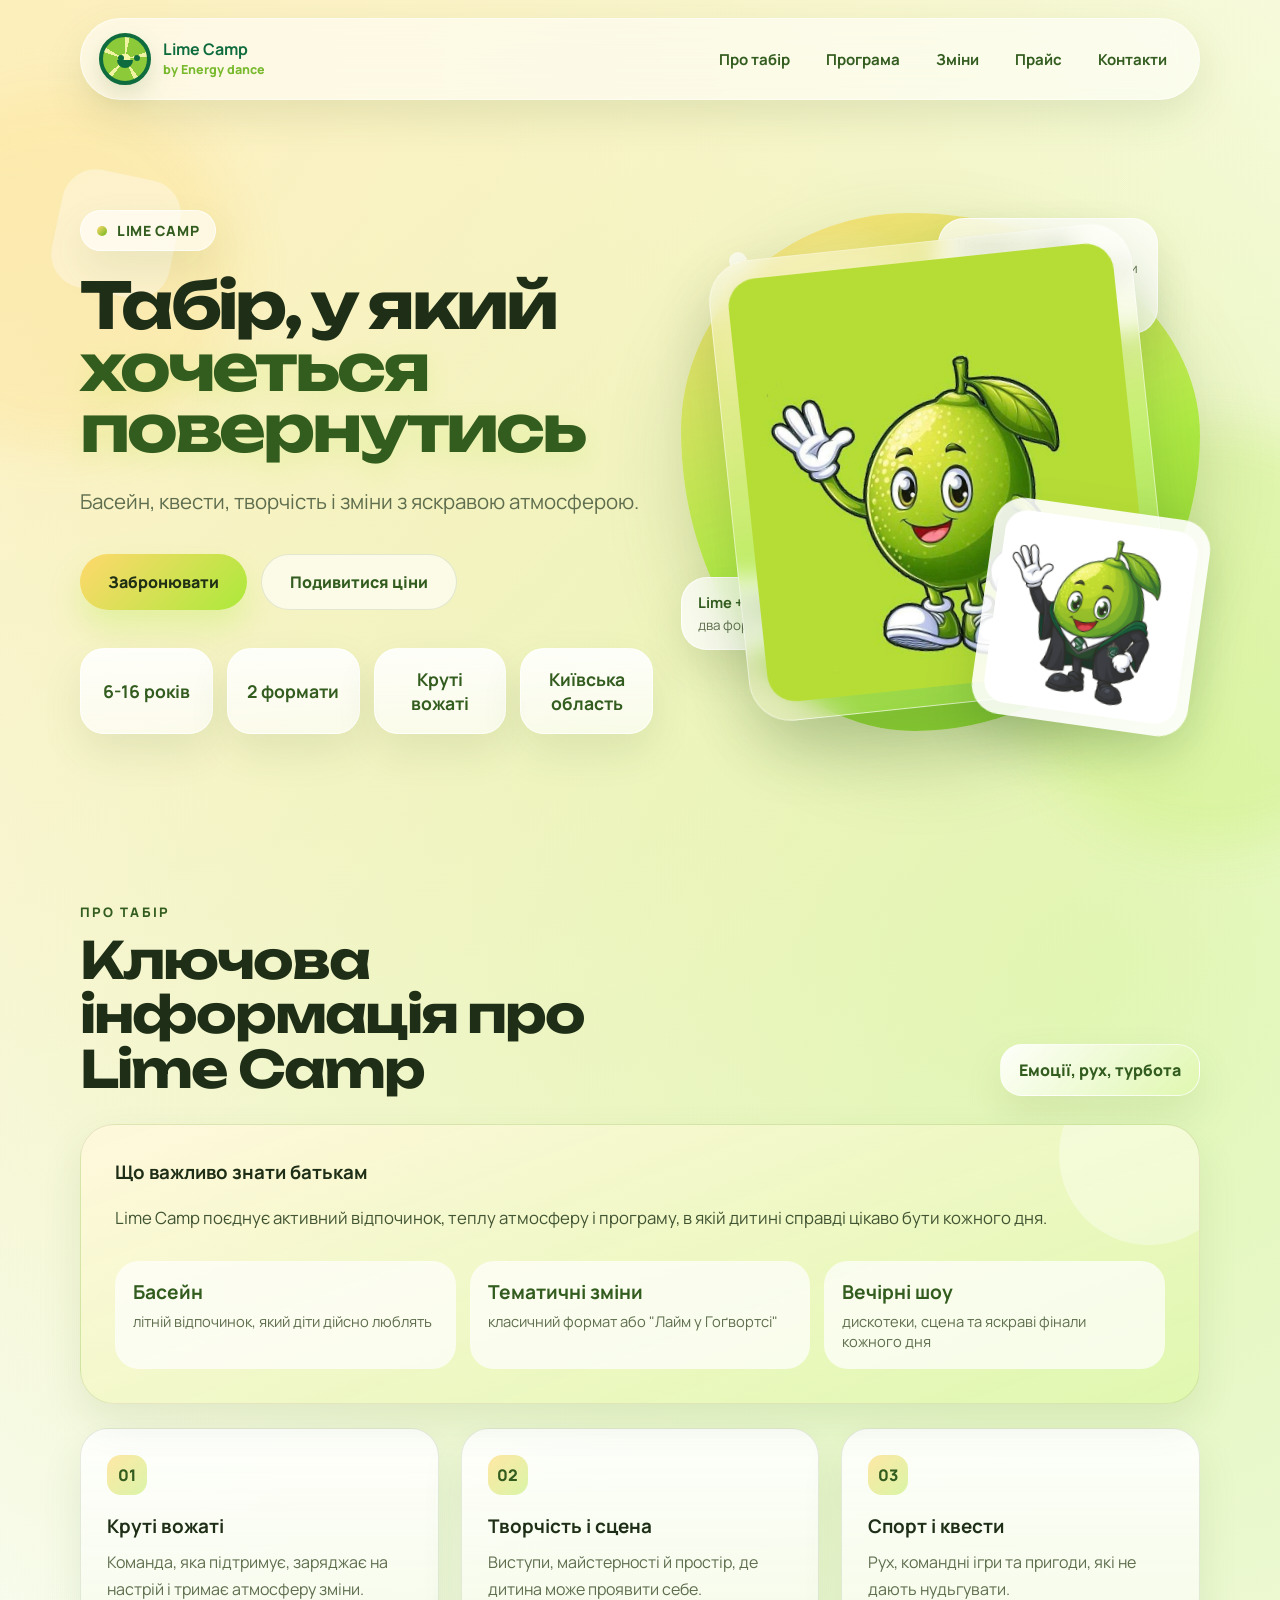
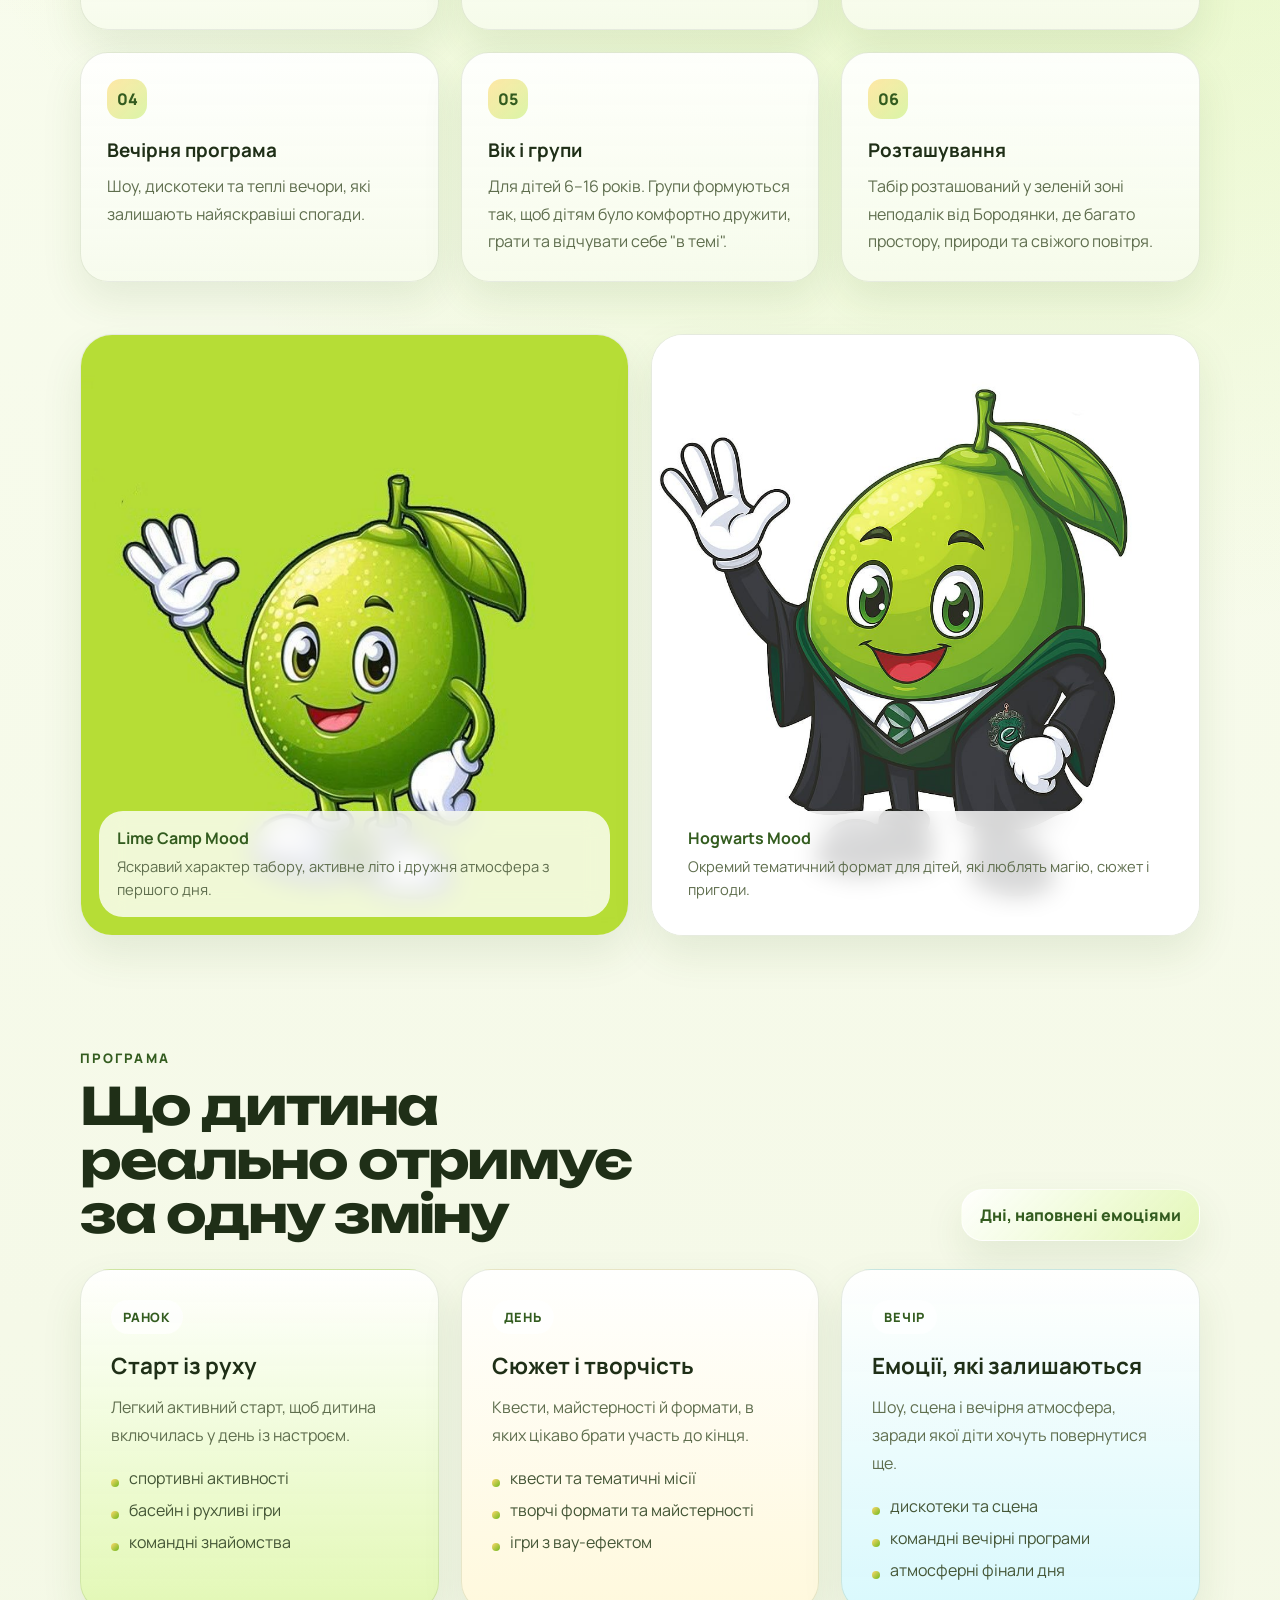
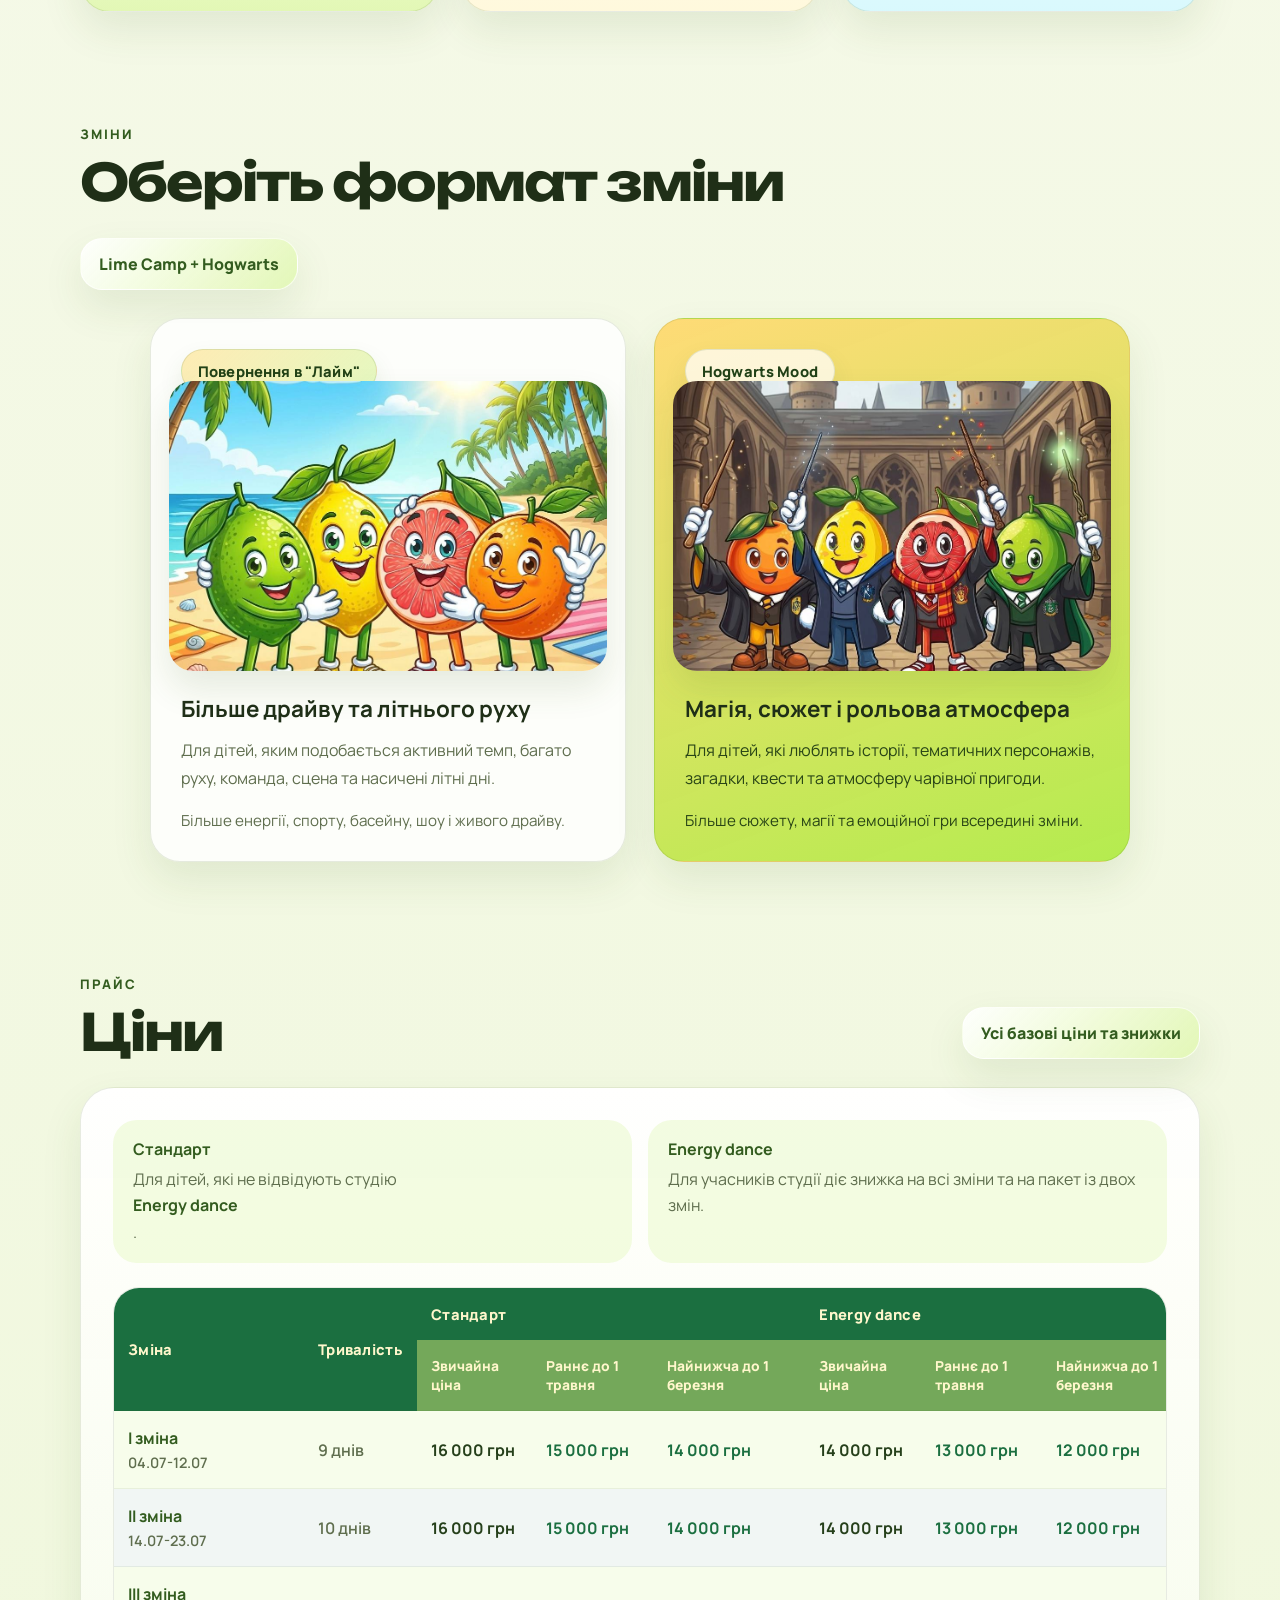
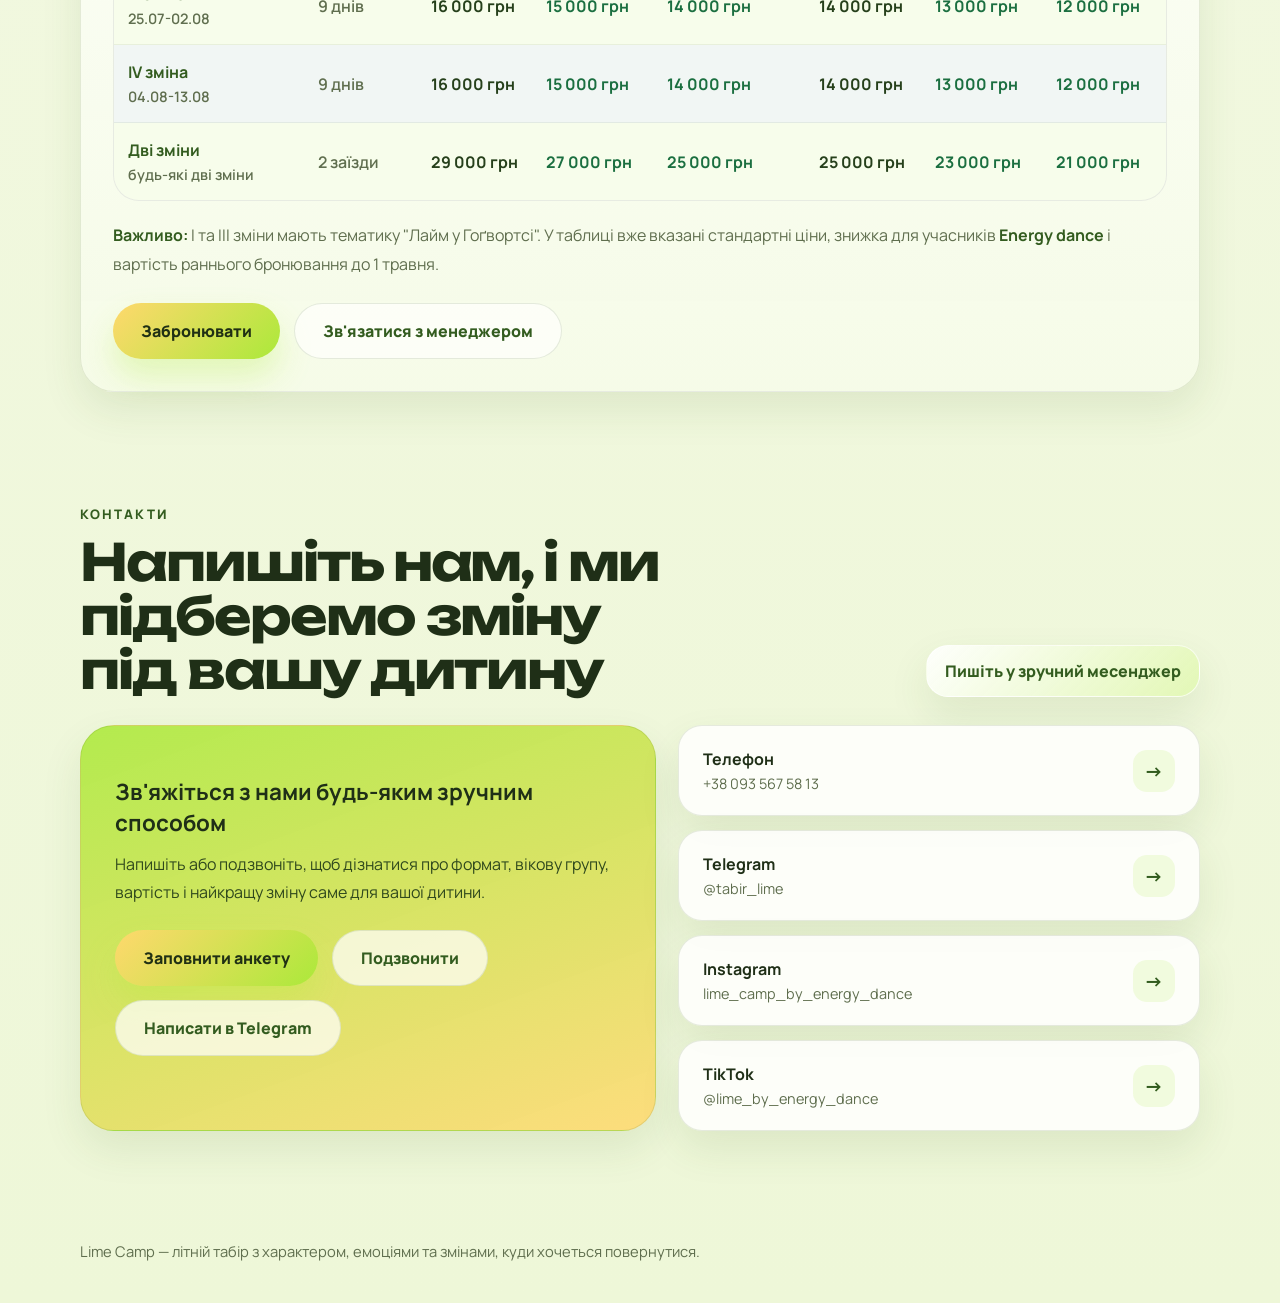
==== index.html @ f8ba05b4 "Change button text from 'Заповнити анкету' to 'Забронювати'" ====
<!DOCTYPE html>
<html lang="uk">
<head>
<meta charset="UTF-8">
<meta name="viewport" content="width=device-width, initial-scale=1.0">
<title>Lime Camp</title>
<link rel="preconnect" href="https://fonts.googleapis.com">
<link rel="preconnect" href="https://fonts.gstatic.com" crossorigin>
<link href="https://fonts.googleapis.com/css2?family=Manrope:wght@400;500;600;700;800&amp;family=Unbounded:wght@500;700;800&amp;display=swap" rel="stylesheet">
<script>
document.documentElement.classList.add("js");
</script>
<style>
:root{
  --bg:#f7faec;
  --surface:rgba(255,255,255,0.72);
  --surface-strong:#fffef8;
  --line:rgba(56,91,23,0.12);
  --text:#1f2f17;
  --muted:#5f6e4e;
  --lime:#abe93a;
  --lime-soft:#dff7ad;
  --lime-deep:#6eb81d;
  --lime-dark:#335c1f;
  --gold:#ffd86d;
  --cream:#fff8dc;
  --shadow:0 30px 80px rgba(63,99,28,0.18);
  --shadow-soft:0 18px 40px rgba(63,99,28,0.1);
}

*{
  margin:0;
  padding:0;
  box-sizing:border-box;
}

html{
  scroll-behavior:smooth;
}

body{
  font-family:"Manrope",sans-serif;
  color:var(--text);
  background:
    radial-gradient(circle at top left, rgba(255,216,109,0.42), transparent 26%),
    radial-gradient(circle at 85% 16%, rgba(171,233,58,0.32), transparent 24%),
    linear-gradient(180deg, #fbfff2 0%, #f5f9e8 48%, #eef7d8 100%);
  overflow-x:hidden;
}

body::before,
body::after{
  content:"";
  position:fixed;
  z-index:-2;
  border-radius:50%;
  filter:blur(24px);
  opacity:0.7;
}

body::before{
  width:360px;
  height:360px;
  top:10%;
  left:-120px;
  background:rgba(255,216,109,0.3);
}

body::after{
  width:420px;
  height:420px;
  right:-140px;
  bottom:6%;
  background:rgba(171,233,58,0.28);
}

img{
  display:block;
  max-width:100%;
}

a{
  color:inherit;
}

section[id]{
  scroll-margin-top:120px;
}

.site-header{
  position:fixed;
  top:18px;
  left:50%;
  transform:translateX(-50%);
  width:min(1120px,calc(100% - 28px));
  z-index:20;
}

.nav-shell{
  display:flex;
  align-items:center;
  justify-content:space-between;
  gap:20px;
  padding:14px 18px;
  border:1px solid rgba(255,255,255,0.55);
  border-radius:999px;
  background:rgba(255,255,255,0.56);
  backdrop-filter:blur(18px);
  box-shadow:0 16px 40px rgba(63,99,28,0.12);
}

.brand{
  display:flex;
  align-items:center;
  gap:12px;
  min-width:max-content;
}

.brand-mark{
  position:relative;
  width:52px;
  height:52px;
  flex:0 0 52px;
  border-radius:50%;
  border:4px solid #0f6c3f;
  background:
    radial-gradient(circle at center, #f5f7a5 0 17%, transparent 18%),
    conic-gradient(
      #f0f4a2 0deg 12deg,
      #8cca3a 12deg 72deg,
      #f0f4a2 72deg 84deg,
      #8cca3a 84deg 144deg,
      #f0f4a2 144deg 156deg,
      #8cca3a 156deg 216deg,
      #f0f4a2 216deg 228deg,
      #8cca3a 228deg 288deg,
      #f0f4a2 288deg 300deg,
      #8cca3a 300deg 360deg
    );
  box-shadow:0 10px 24px rgba(63,99,28,0.16);
}

.brand-mark::before,
.brand-mark::after{
  content:"";
  position:absolute;
  border-radius:999px;
  background:#0f6c3f;
}

.brand-mark::before{
  width:6px;
  height:6px;
  top:18px;
  left:15px;
  box-shadow:16px 0 0 #0f6c3f;
}

.brand-mark::after{
  width:16px;
  height:8px;
  left:14px;
  bottom:13px;
  border-radius:0 0 16px 16px;
}

.brand-text strong{
  display:block;
  font-size:1rem;
  line-height:1;
  color:#0f6c3f;
}

.brand-text span{
  display:block;
  margin-top:4px;
  font-size:0.78rem;
  font-weight:800;
  color:#78b92d;
}

.nav-toggle{
  display:none;
  align-items:center;
  justify-content:center;
  width:48px;
  height:48px;
  border:none;
  border-radius:16px;
  background:rgba(171,233,58,0.16);
  color:var(--lime-dark);
  cursor:pointer;
}

.nav-toggle-bars{
  display:grid;
  gap:5px;
}

.nav-toggle-bars span{
  display:block;
  width:18px;
  height:2px;
  border-radius:999px;
  background:currentColor;
  transition:transform 0.25s ease, opacity 0.25s ease;
}

.nav-links{
  display:flex;
  align-items:center;
  justify-content:flex-end;
  gap:8px;
  flex-wrap:wrap;
}

.nav-links a{
  padding:10px 14px;
  border-radius:999px;
  text-decoration:none;
  font-size:0.94rem;
  font-weight:700;
  color:var(--lime-dark);
  transition:background 0.25s ease, transform 0.25s ease, color 0.25s ease;
}

.nav-links a:hover{
  background:rgba(171,233,58,0.18);
  transform:translateY(-2px);
}

.hero{
  width:min(1120px,calc(100% - 40px));
  min-height:100svh;
  margin:0 auto;
  padding:140px 0 96px;
  display:grid;
  grid-template-columns:minmax(0,1.05fr) minmax(320px,0.95fr);
  gap:28px;
  align-items:center;
  position:relative;
}

.hero-copy{
  position:relative;
  z-index:1;
}

.hero-copy::before{
  content:"";
  position:absolute;
  inset:-36px auto auto -24px;
  width:120px;
  height:120px;
  border-radius:34px;
  background:rgba(255,255,255,0.35);
  transform:rotate(12deg);
  z-index:-1;
}

.eyebrow{
  display:inline-flex;
  align-items:center;
  gap:10px;
  padding:10px 16px;
  border-radius:999px;
  border:1px solid rgba(255,255,255,0.7);
  background:rgba(255,255,255,0.62);
  box-shadow:var(--shadow-soft);
  color:var(--lime-dark);
  font-size:0.88rem;
  font-weight:800;
  letter-spacing:0.04em;
  text-transform:uppercase;
}

.eyebrow::before{
  content:"";
  width:10px;
  height:10px;
  border-radius:50%;
  background:linear-gradient(135deg, var(--gold), var(--lime-deep));
}

.hero h1{
  margin-top:24px;
  font-family:"Unbounded",sans-serif;
  font-size:clamp(2.2rem,5vw,4rem);
  line-height:0.96;
  letter-spacing:-0.05em;
  max-width:9ch;
}

.hero h1 span{
  color:var(--lime-dark);
  text-shadow:0 8px 24px rgba(171,233,58,0.2);
}

.hero p{
  margin-top:24px;
  max-width:620px;
  font-size:clamp(1.05rem,1.8vw,1.28rem);
  line-height:1.75;
  color:var(--muted);
}

.hero-actions{
  display:flex;
  gap:14px;
  flex-wrap:wrap;
  margin-top:34px;
}

.btn{
  display:inline-flex;
  align-items:center;
  justify-content:center;
  gap:10px;
  min-height:56px;
  padding:0 28px;
  border-radius:999px;
  text-decoration:none;
  font-weight:800;
  transition:transform 0.25s ease, box-shadow 0.25s ease, background 0.25s ease;
}

.btn-primary{
  color:#203014;
  background:linear-gradient(135deg, var(--gold), var(--lime));
  box-shadow:0 18px 32px rgba(171,233,58,0.28);
}

.btn-secondary{
  color:var(--lime-dark);
  background:rgba(255,255,255,0.62);
  border:1px solid rgba(51,92,31,0.12);
}

.btn:hover{
  transform:translateY(-3px);
}

.hero-points{
  display:grid;
  grid-template-columns:repeat(4,minmax(0,1fr));
  gap:14px;
  margin-top:38px;
}

.point{
  padding:18px;
  border-radius:24px;
  border:1px solid rgba(255,255,255,0.72);
  background:linear-gradient(180deg, rgba(255,255,255,0.9), rgba(255,255,255,0.66));
  box-shadow:var(--shadow-soft);

  display:flex;
  align-items:center;
  justify-content:center;
  text-align:center;
  min-height:80px;

}

.point strong{
  font-size:1.1rem;
  color:var(--lime-dark);
}


.hero-visual{
  position:relative;
  min-height:620px;
  display:flex;
  align-items:center;
  justify-content:center;
}

.hero-visual::before{
  content:"";
  position:absolute;
  width:min(540px,100%);
  aspect-ratio:1;
  border-radius:44% 56% 55% 45% / 42% 43% 57% 58%;
  background:
    radial-gradient(circle at 30% 24%, rgba(255,255,255,0.52), transparent 22%),
    linear-gradient(160deg, rgba(255,216,109,0.8), rgba(171,233,58,0.92) 55%, rgba(111,191,26,0.9));
  box-shadow:var(--shadow);
  animation:floatBlob 8s ease-in-out infinite;
}

.main-figure{
  position:relative;
  width:min(430px,82%);
  padding:18px;
  border-radius:42px;
  background:linear-gradient(180deg, rgba(255,255,255,0.36), rgba(255,255,255,0.08));
  border:1px solid rgba(255,255,255,0.48);
  backdrop-filter:blur(12px);
  transform:rotate(-6deg);
  box-shadow:0 30px 60px rgba(44,92,31,0.2);
}

.main-figure img{
  width:100%;
  border-radius:28px;
}

.float-card{
  position:absolute;
  right:0;
  bottom:56px;
  width:min(235px,42%);
  padding:12px;
  border-radius:30px;
  background:rgba(255,255,255,0.88);
  box-shadow:0 22px 48px rgba(44,92,31,0.18);
  transform:rotate(8deg);
  animation:floatCard 6s ease-in-out infinite;
}

.float-card img{
  border-radius:22px;
}

.floating-note,
.floating-badge{
  position:absolute;
  border-radius:26px;
  background:rgba(255,255,255,0.76);
  border:1px solid rgba(255,255,255,0.8);
  backdrop-filter:blur(14px);
  box-shadow:var(--shadow-soft);
}

.floating-note{
  top:56px;
  right:42px;
  padding:16px 18px;
  max-width:220px;
}

.floating-badge{
  left:0;
  bottom:132px;
  padding:14px 16px;
}

.floating-note strong,
.floating-badge strong{
  display:block;
  color:var(--lime-dark);
  font-size:0.92rem;
}

.floating-note span,
.floating-badge span{
  display:block;
  margin-top:4px;
  color:var(--muted);
  font-size:0.84rem;
  line-height:1.45;
}

.spark{
  position:absolute;
  border-radius:50%;
  background:rgba(255,255,255,0.65);
  box-shadow:0 12px 24px rgba(255,216,109,0.24);
}

.spark-one{
  width:18px;
  height:18px;
  top:90px;
  left:48px;
}

.spark-two{
  width:12px;
  height:12px;
  right:58px;
  top:190px;
}

.section{
  width:min(1120px,calc(100% - 40px));
  margin:0 auto;
  padding:0 0 110px;
}

.section-head{
  display:flex;
  align-items:end;
  justify-content:space-between;
  gap:28px;
  margin-bottom:28px;
}

.section-copy{
  max-width:620px;
}

.kicker{
  display:inline-block;
  margin-bottom:12px;
  color:var(--lime-dark);
  font-size:0.82rem;
  font-weight:800;
  letter-spacing:0.16em;
  text-transform:uppercase;
}

.section h2{
  font-family:"Unbounded",sans-serif;
  font-size:clamp(2rem,4vw,3.4rem);
  line-height:1.06;
  letter-spacing:-0.04em;
}

.lead{
  color:var(--muted);
  font-size:1.04rem;
  line-height:1.8;
}

.section-mark{
  padding:14px 18px;
  border-radius:22px;
  background:linear-gradient(135deg, rgba(255,255,255,0.92), rgba(223,247,173,0.82));
  border:1px solid rgba(255,255,255,0.7);
  box-shadow:var(--shadow-soft);
  color:var(--lime-dark);
  font-weight:800;
  white-space:nowrap;
}

.about-layout{
  display:grid;
  grid-template-columns:1fr;
  gap:24px;
}

.story-card,
.feature-card,
.program-card,
.format-card,
.price-card,
.contact-card,
.link-card{
  border:1px solid var(--line);
  box-shadow:var(--shadow-soft);
}

.story-card{
  position:relative;
  overflow:hidden;
  padding:34px;
  border-radius:34px;
  background:linear-gradient(160deg, rgba(255,248,220,0.95), rgba(223,247,173,0.9));
}

.story-card::after{
  content:"";
  position:absolute;
  width:180px;
  height:180px;
  border-radius:50%;
  right:-40px;
  top:-60px;
  background:rgba(255,255,255,0.34);
}

.story-card p{
  max-width:none;
  margin-top:18px;
  color:#425533;
  font-size:1.05rem;
  line-height:1.8;
}

.story-stats{
  display:grid;
  grid-template-columns:repeat(3,minmax(0,1fr));
  gap:14px;
  margin-top:28px;
}

.mini-stat{
  padding:18px;
  border-radius:24px;
  background:rgba(255,255,255,0.7);
}

.mini-stat strong{
  display:block;
  font-size:1.2rem;
  color:var(--lime-dark);
}

.mini-stat span{
  display:block;
  margin-top:6px;
  color:var(--muted);
  font-size:0.92rem;
}

.feature-grid{
  display:grid;
  grid-template-columns:repeat(3,minmax(0,1fr));
  gap:22px;
  align-items:stretch;
}

.feature-card{
  display:flex;
  flex-direction:column;
  justify-content:flex-start;
  min-height:100%;
  height:100%;
  padding:26px;
  border-radius:28px;
  background:linear-gradient(180deg, rgba(255,255,255,0.9), rgba(247,251,237,0.86));
}

.feature-number{
  display:inline-flex;
  align-items:center;
  justify-content:center;
  width:40px;
  height:40px;
  border-radius:14px;
  font-weight:800;
  color:var(--lime-dark);
  background:linear-gradient(135deg, rgba(255,216,109,0.6), rgba(171,233,58,0.42));
}

.feature-card h3{
  margin-top:18px;
  font-size:1.18rem;
}

.feature-card p{
  margin-top:10px;
  color:var(--muted);
  line-height:1.7;
}

.program-grid,
.price-grid,
.contact-layout{
  display:grid;
  gap:22px;
}

.program-grid{
  grid-template-columns:repeat(3,minmax(0,1fr));
}

.program-card{
  position:relative;
  overflow:hidden;
  padding:30px;
  border-radius:30px;
  background:rgba(255,255,255,0.8);
}

.program-card:nth-child(1){
  background:linear-gradient(180deg, rgba(255,255,255,0.92), rgba(223,247,173,0.86));
}

.program-card:nth-child(2){
  background:linear-gradient(180deg, rgba(255,255,255,0.92), rgba(255,248,220,0.92));
}

.program-card:nth-child(3){
  background:linear-gradient(180deg, rgba(255,255,255,0.92), rgba(214,248,255,0.9));
}

.step-tag{
  display:inline-flex;
  padding:8px 12px;
  border-radius:999px;
  background:rgba(255,255,255,0.64);
  color:var(--lime-dark);
  font-size:0.8rem;
  font-weight:800;
  letter-spacing:0.06em;
  text-transform:uppercase;
}

.program-card h3,
.format-card h3,
.price-card h3,
.contact-card h3{
  margin-top:16px;
  font-size:1.4rem;
}

.program-card p,
.format-card p,
.price-card p,
.contact-card p{
  margin-top:12px;
  color:var(--muted);
  line-height:1.75;
}

.program-list,
.price-list{
  list-style:none;
  margin-top:18px;
  display:grid;
  gap:10px;
}

.program-list li,
.price-list li{
  position:relative;
  padding-left:18px;
  color:#445636;
}

.program-list li::before,
.price-list li::before{
  content:"";
  position:absolute;
  left:0;
  top:0.72em;
  width:8px;
  height:8px;
  border-radius:50%;
  background:linear-gradient(135deg, var(--gold), var(--lime-deep));
}

.format-grid{
  display:grid;
  grid-template-columns:repeat(2,minmax(320px,1fr));
  gap:28px;
  max-width:980px;
  margin:0 auto;
  justify-content:center;
}

#dates .section-head{
  flex-direction:column;
  align-items:flex-start;
  text-align:left;
}

#dates .section-copy{
  max-width:760px;
  width:100%;
}

.showcase-row{
  display:grid;
  grid-template-columns:repeat(2,minmax(0,1fr));
  gap:22px;
  margin-top:52px;
}

.showcase-card{
  position:relative;
  overflow:hidden;
  min-height:280px;
  border-radius:32px;
  border:1px solid var(--line);
  background:rgba(255,255,255,0.84);
  box-shadow:var(--shadow-soft);
}

.showcase-card img,
.format-media img{
  width:100%;
  height:100%;
  object-fit:cover;
}

.showcase-overlay{
  position:absolute;
  inset:auto 18px 18px 18px;
  padding:16px 18px;
  border-radius:24px;
  background:rgba(255,255,255,0.8);
  backdrop-filter:blur(12px);
}

.showcase-overlay strong{
  display:block;
  color:var(--lime-dark);
  font-size:1rem;
}

.showcase-overlay span{
  display:block;
  margin-top:6px;
  color:var(--muted);
  line-height:1.55;
  font-size:0.92rem;
}

.format-card{
  padding:30px;
  border-radius:30px;
  background:rgba(255,255,255,0.82);
  text-align:left;
}

.format-media{
  overflow:hidden;
  margin:-12px -12px 22px;
  height:290px;
  border-radius:24px;
  box-shadow:0 18px 34px rgba(63,99,28,0.12);
}

.format-label{
  display:inline-flex;
  align-items:center;
  gap:8px;
  padding:11px 16px;
  border-radius:999px;
  border:1px solid rgba(51,92,31,0.12);
  background:linear-gradient(135deg, rgba(255,216,109,0.5), rgba(171,233,58,0.3));
  color:#214116;
  font-size:0.92rem;
  font-weight:800;
  letter-spacing:0.01em;
  box-shadow:0 12px 24px rgba(63,99,28,0.1);
  margin:0;
}

.format-card.highlight{
  background:linear-gradient(160deg, rgba(255,216,109,0.92), rgba(171,233,58,0.88));
}

.format-card.highlight .format-label{
  background:rgba(255,255,255,0.72);
  color:#204016;
}

.format-card.highlight p,
.format-card.highlight .format-note{
  color:#294516;
}

.format-note{
  margin-top:18px;
  font-size:0.95rem;
  color:var(--muted);
}

.price-panel{
  padding:32px;
  border-radius:34px;
  border:1px solid var(--line);
  background:linear-gradient(180deg, rgba(255,255,255,0.94), rgba(246,251,232,0.92));
  box-shadow:var(--shadow-soft);
}

.price-summary{
  display:grid;
  grid-template-columns:repeat(2,minmax(0,1fr));
  gap:16px;
  margin-bottom:24px;
}

.summary-chip{
  padding:18px 20px;
  border-radius:24px;
  background:rgba(171,233,58,0.14);
}

.summary-chip strong{
  display:block;
  color:var(--lime-dark);
  font-size:1rem;
}

.summary-chip span{
  display:block;
  margin-top:6px;
  color:var(--muted);
  line-height:1.65;
}

.price-table-wrap{
  overflow:auto;
  border-radius:26px;
  border:1px solid var(--line);
  background:rgba(255,255,255,0.98);
}

.price-table{
  width:100%;
  min-width:1080px;
  border-collapse:collapse;
}

.price-table th,
.price-table td{
  padding:16px 14px;
  text-align:left;
}

.price-table thead tr:first-child th{
  background:#1b6f40;
  color:#fff7cc;
  font-size:0.92rem;
  font-weight:800;
  letter-spacing:0.02em;
}

.price-table thead tr:nth-child(2) th{
  background:#74a85a;
  color:#fff7cc;
  font-size:0.86rem;
  font-weight:800;
}

.price-table tbody tr:nth-child(odd){
  background:rgba(171,233,58,0.1);
}

.price-table tbody tr:nth-child(even){
  background:rgba(27,111,64,0.06);
}

.price-table tbody td{
  border-top:1px solid rgba(51,92,31,0.08);
  color:#26401b;
  font-weight:700;
}

.price-table tbody td:first-child{
  min-width:190px;
}

.shift-cell strong{
  display:block;
  color:var(--lime-dark);
}

.shift-cell span{
  display:block;
  margin-top:4px;
  color:var(--muted);
  font-weight:600;
  font-size:0.9rem;
}

.price-table .muted-cell{
  color:var(--muted);
  font-weight:600;
}

  .price-table .accent-cell{
  color:#1b6f40;
  }

.price-note{
  margin-top:20px;
  color:var(--muted);
  line-height:1.8;
}

.price-note strong{
  color:var(--lime-dark);
}

.price-actions{
  display:flex;
  gap:14px;
  flex-wrap:wrap;
  margin-top:24px;
}

.contact-layout{
  grid-template-columns:minmax(0,1.05fr) minmax(300px,0.95fr);
}

.contact-card{
  padding:34px;
  border-radius:34px;
  background:linear-gradient(160deg, rgba(171,233,58,0.88), rgba(255,216,109,0.86));
}

.contact-card p{
  max-width:580px;
  color:#30491d;
}

.contact-actions{
  display:flex;
  gap:14px;
  flex-wrap:wrap;
  margin-top:24px;
}

.contact-actions .btn-secondary{
  background:rgba(255,255,255,0.72);
}

.links-stack{
  display:grid;
  gap:14px;
}

.link-card{
  display:flex;
  align-items:center;
  justify-content:space-between;
  gap:16px;
  padding:22px 24px;
  border-radius:24px;
  background:rgba(255,255,255,0.84);
  text-decoration:none;
  transition:transform 0.25s ease, box-shadow 0.25s ease;
}

.link-card:hover{
  transform:translateY(-4px);
  box-shadow:0 24px 40px rgba(63,99,28,0.14);
}

.link-label strong{
  display:block;
  font-size:1rem;
}

.link-label span{
  display:block;
  margin-top:4px;
  color:var(--muted);
  font-size:0.9rem;
}

.arrow{
  width:42px;
  height:42px;
  border-radius:14px;
  display:grid;
  place-items:center;
  color:var(--lime-dark);
  background:rgba(171,233,58,0.14);
  font-size:1.2rem;
  font-weight:800;
}

.footer{
  width:min(1120px,calc(100% - 40px));
  margin:0 auto;
  padding:0 0 42px;
  color:var(--muted);
  font-size:0.92rem;
}

.js .reveal{
  opacity:0;
  transform:translateY(40px);
  transition:opacity 0.8s ease, transform 0.8s ease;
}

.js .reveal.is-visible{
  opacity:1;
  transform:translateY(0);
}

@keyframes floatBlob{
  0%,100%{transform:translateY(0) rotate(0deg);}
  50%{transform:translateY(-16px) rotate(4deg);}
}

@keyframes floatCard{
  0%,100%{transform:translateY(0) rotate(8deg);}
  50%{transform:translateY(-12px) rotate(4deg);}
}

@media (max-width: 1080px){
  .hero,
  .contact-layout{
    grid-template-columns:1fr;
  }

  .program-grid{
    grid-template-columns:repeat(2,minmax(0,1fr));
  }

  .feature-grid{
    grid-template-columns:repeat(2,minmax(0,1fr));
  }

  .hero{
    padding-top:150px;
  }

  .hero-visual{
    min-height:540px;
    order:-1;
  }

  .hero h1{
    max-width:12ch;
  }
}

@media (max-width: 760px){
  .site-header{
    top:12px;
    width:calc(100% - 20px);
  }

  .nav-shell{
    display:grid;
    grid-template-columns:minmax(0,1fr) auto;
    align-items:center;
    border-radius:30px;
    padding:14px;
    gap:10px;
  }

  .nav-links{
    display:none;
    grid-column:1 / -1;
    width:100%;
    justify-content:flex-start;
    flex-direction:column;
    align-items:stretch;
    gap:10px;
    padding-top:6px;
  }

  .site-header.is-open .nav-links{
    display:flex;
  }

  .site-header.is-open .nav-toggle-bars span:nth-child(1){
    transform:translateY(7px) rotate(45deg);
  }

  .site-header.is-open .nav-toggle-bars span:nth-child(2){
    opacity:0;
  }

  .site-header.is-open .nav-toggle-bars span:nth-child(3){
    transform:translateY(-7px) rotate(-45deg);
  }

  .nav-links a{
    width:100%;
    padding:14px 16px;
    background:rgba(255,255,255,0.84);
    border:1px solid rgba(51,92,31,0.08);
  }

  .nav-toggle{
    display:inline-flex;
  }

  .brand-text strong{
    font-size:0.92rem;
  }

  .hero{
    width:calc(100% - 24px);
    padding:164px 0 72px;
  }

  .section,
  .footer{
    width:calc(100% - 24px);
    padding-bottom:82px;
  }

  .hero-points,
  .story-stats,
  .feature-grid,
  .program-grid,
  .showcase-row,
  .price-summary{
    grid-template-columns:1fr;
  }

  .hero-visual{
    min-height:460px;
  }

  .main-figure{
    width:min(340px,82%);
  }

  .float-card{
    width:170px;
    right:6px;
    bottom:36px;
  }

  .floating-note{
    top:18px;
    right:10px;
    max-width:180px;
  }

  .floating-badge{
    left:8px;
    bottom:102px;
  }

  .section-head{
    flex-direction:column;
    align-items:flex-start;
  }

  .story-card,
  .feature-card,
  .program-card,
  .format-card,
  .price-panel,
  .contact-card{
    padding:26px;
  }

  .format-grid{
    grid-template-columns:1fr;
    gap:20px;
  }

  .format-media{
    height:240px;
  }

  .contact-actions,
  .hero-actions{
    flex-direction:column;
  }

  .btn{
    width:100%;
  }

  .price-table-wrap{
    overflow:visible;
    background:transparent;
    border:none;
  }

  .price-table{
    min-width:0;
  }

  .price-table,
  .price-table tbody,
  .price-table tr,
  .price-table td{
    display:block;
    width:100%;
  }

  .price-table thead{
    display:none;
  }

  .price-table tbody{
    display:grid;
    gap:14px;
  }

  .price-table tbody tr{
    overflow:hidden;
    border:1px solid var(--line);
    border-radius:24px;
    background:rgba(255,255,255,0.96);
    box-shadow:0 14px 28px rgba(63,99,28,0.08);
  }

  .price-table tbody tr:nth-child(odd),
  .price-table tbody tr:nth-child(even){
    background:rgba(255,255,255,0.96);
  }

  .price-table tbody td{
    display:flex;
    align-items:flex-start;
    justify-content:space-between;
    gap:16px;
    padding:12px 16px;
    text-align:right;
  }

  .price-table tbody td::before{
    content:attr(data-label);
    color:var(--lime-dark);
    font-weight:800;
    text-align:left;
  }

  .price-table tbody td.shift-cell{
    display:block;
    padding:16px;
    background:rgba(171,233,58,0.12);
    border-top:none;
  }

  .price-table tbody td.shift-cell::before{
    display:none;
  }
}

@media (prefers-reduced-motion: reduce){
  html{
    scroll-behavior:auto;
  }

  *,
  *::before,
  *::after{
    animation:none !important;
    transition:none !important;
  }

  .reveal{
    opacity:1;
    transform:none;
  }
}
</style>
</head>
<body>

<header class="site-header">
  <div class="nav-shell">
    <div class="brand">
      <div class="brand-mark" aria-hidden="true"></div>
      <div class="brand-text">
        <strong>Lime Camp</strong>
        <span>by Energy dance</span>
      </div>
    </div>

    <button class="nav-toggle" type="button" aria-expanded="false" aria-controls="site-nav" aria-label="Відкрити меню">
      <span class="nav-toggle-bars" aria-hidden="true">
        <span></span>
        <span></span>
        <span></span>
      </span>
    </button>

    <nav class="nav-links" id="site-nav">
      <a href="#about">Про табір</a>
      <a href="#program">Програма</a>
      <a href="#dates">Зміни</a>
      <a href="#price">Прайс</a>
      <a href="#contact">Контакти</a>
    </nav>
  </div>
</header>

<main>
  <section class="hero">
    <div class="hero-copy reveal">
      <div class="eyebrow">Lime Camp</div>
      <h1>Табір, у який <span>хочеться повернутись</span></h1>
      <p>Басейн, квести, творчість і зміни з яскравою атмосферою.</p>

      <div class="hero-actions">
        <a href="https://forms.gle/WLbZ73aqQKEhBZVt6" class="btn btn-primary" target="_blank" rel="noreferrer">Забронювати</a>
        <a href="#price" class="btn btn-secondary">Подивитися ціни</a>
      </div>

      <div class="hero-points">
        <div class="point">
          <strong>6-16 років</strong>
        </div>
        <div class="point">
          <strong>2 формати</strong>
        </div>
        <div class="point">
          <strong>Круті вожаті</strong>
        </div>
        <div class="point">
          <strong>Київська область</strong>
        </div>
      </div>
    </div>

    <div class="hero-visual reveal">
      <div class="spark spark-one"></div>
      <div class="spark spark-two"></div>

      <div class="floating-note">
        <strong>Не просто табір</strong>
        <span>Це літо з емоціями, друзями та справжнім відчуттям пригоди.</span>
      </div>

      <div class="floating-badge">
        <strong>Lime + Hogwarts</strong>
        <span>два формати для різного віку, характеру й настрою</span>
      </div>

      <div class="main-figure">
        <img src="lime.png" alt="Персонаж Lime Camp">
      </div>

      <div class="float-card">
        <img src="lime-hogwarts.png" alt="Персонаж Lime Camp у стилі Hogwarts">
      </div>
    </div>
  </section>

  <section id="about" class="section reveal">
    <div class="section-head">
      <div class="section-copy">
        <span class="kicker">Про табір</span>
        <h2>Ключова інформація про Lime Camp</h2>
      </div>
      <div class="section-mark">Емоції, рух, турбота</div>
    </div>

    <div class="about-layout">
      <article class="story-card">
        <h3>Що важливо знати батькам</h3>
        <p>Lime Camp поєднує активний відпочинок, теплу атмосферу і програму, в якій дитині справді цікаво бути кожного дня.</p>

        <div class="story-stats">
          <div class="mini-stat">
            <strong>Басейн</strong>
            <span>літній відпочинок, який діти дійсно люблять</span>
          </div>
          <div class="mini-stat">
            <strong>Тематичні зміни</strong>
            <span>класичний формат або "Лайм у Гоґвортсі"</span>
          </div>
          <div class="mini-stat">
            <strong>Вечірні шоу</strong>
            <span>дискотеки, сцена та яскраві фінали кожного дня</span>
          </div>
        </div>
      </article>

      <div class="feature-grid">
        <article class="feature-card">
          <div class="feature-number">01</div>
          <h3>Круті вожаті</h3>
          <p>Команда, яка підтримує, заряджає на настрій і тримає атмосферу зміни.</p>
        </article>

        <article class="feature-card">
          <div class="feature-number">02</div>
          <h3>Творчість і сцена</h3>
          <p>Виступи, майстерності й простір, де дитина може проявити себе.</p>
        </article>

        <article class="feature-card">
          <div class="feature-number">03</div>
          <h3>Спорт і квести</h3>
          <p>Рух, командні ігри та пригоди, які не дають нудьгувати.</p>
        </article>

        <article class="feature-card">
          <div class="feature-number">04</div>
          <h3>Вечірня програма</h3>
          <p>Шоу, дискотеки та теплі вечори, які залишають найяскравіші спогади.</p>
        </article>

        <article class="feature-card">
          <div class="feature-number">05</div>
          <h3>Вік і групи</h3>
          <p>Для дітей 6–16 років. Групи формуються так, щоб дітям було комфортно дружити, грати та відчувати себе "в темі".</p>
        </article>

        <article class="feature-card">
          <div class="feature-number">06</div>
          <h3>Розташування</h3>
          <p>Табір розташований у зеленій зоні неподалік від Бородянки, де багато простору, природи та свіжого повітря.</p>
        </article>
      </div>
    </div>

    <div class="showcase-row">
      <article class="showcase-card">
        <img src="lime.png" alt="Lime Camp персонаж">
        <div class="showcase-overlay">
          <strong>Lime Camp Mood</strong>
          <span>Яскравий характер табору, активне літо і дружня атмосфера з першого дня.</span>
        </div>
      </article>

      <article class="showcase-card">
        <img src="lime-hogwarts.png" alt="Lime Camp Hogwarts персонаж">
        <div class="showcase-overlay">
          <strong>Hogwarts Mood</strong>
          <span>Окремий тематичний формат для дітей, які люблять магію, сюжет і пригоди.</span>
        </div>
      </article>
    </div>
  </section>

  <section id="program" class="section reveal">
    <div class="section-head">
      <div class="section-copy">
        <span class="kicker">Програма</span>
        <h2>Що дитина реально отримує за одну зміну</h2>
      </div>
      <div class="section-mark">Дні, наповнені емоціями</div>
    </div>

    <div class="program-grid">
      <article class="program-card">
        <span class="step-tag">Ранок</span>
        <h3>Старт із руху</h3>
        <p>Легкий активний старт, щоб дитина включилась у день із настроєм.</p>
        <ul class="program-list">
          <li>спортивні активності</li>
          <li>басейн і рухливі ігри</li>
          <li>командні знайомства</li>
        </ul>
      </article>

      <article class="program-card">
        <span class="step-tag">День</span>
        <h3>Сюжет і творчість</h3>
        <p>Квести, майстерності й формати, в яких цікаво брати участь до кінця.</p>
        <ul class="program-list">
          <li>квести та тематичні місії</li>
          <li>творчі формати та майстерності</li>
          <li>ігри з вау-ефектом</li>
        </ul>
      </article>

      <article class="program-card">
        <span class="step-tag">Вечір</span>
        <h3>Емоції, які залишаються</h3>
        <p>Шоу, сцена і вечірня атмосфера, заради якої діти хочуть повернутися ще.</p>
        <ul class="program-list">
          <li>дискотеки та сцена</li>
          <li>командні вечірні програми</li>
          <li>атмосферні фінали дня</li>
        </ul>
      </article>
    </div>
  </section>

  <section id="dates" class="section reveal">
    <div class="section-head">
      <div class="section-copy">
        <span class="kicker">Зміни</span>
        <h2>Оберіть формат зміни</h2>
      </div>
      <div class="section-mark">Lime Camp + Hogwarts</div>
    </div>

    <div class="format-grid">
      <article class="format-card">
        <span class="format-label">Повернення в "Лайм"</span>
        <div class="format-media">
          <img src="li.jpg" alt="Повернення в Лайм">
        </div>
        <h3>Більше драйву та літнього руху</h3>
        <p>Для дітей, яким подобається активний темп, багато руху, команда, сцена та насичені літні дні.</p>
        <div class="format-note">Більше енергії, спорту, басейну, шоу і живого драйву.</div>
      </article>

      <article class="format-card highlight">
        <span class="format-label">Hogwarts Mood</span>
        <div class="format-media">
          <img src="lig.jpg" alt="Hogwarts Mood персонаж">
        </div>
        <h3>Магія, сюжет і рольова атмосфера</h3>
        <p>Для дітей, які люблять історії, тематичних персонажів, загадки, квести та атмосферу чарівної пригоди.</p>
        <div class="format-note">Більше сюжету, магії та емоційної гри всередині зміни.</div>
      </article>

    </div>
  </section>

  <section id="price" class="section reveal">
    <div class="section-head">
      <div class="section-copy">
        <span class="kicker">Прайс</span>
        <h2>Ціни</h2>
      </div>
      <div class="section-mark">Усі базові ціни та знижки</div>
    </div>

    <div class="price-panel">
      <div class="price-summary">
        <div class="summary-chip">
          <strong>Стандарт</strong>
          <span>Для дітей, які не відвідують студію <strong>Energy dance</strong>.</span>
        </div>
        <div class="summary-chip">
          <strong>Energy dance</strong>
          <span>Для учасників студії діє знижка на всі зміни та на пакет із двох змін.</span>
        </div>
      </div>

      <div class="price-table-wrap">
        <table class="price-table">
          <thead>
            <tr>
              <th rowspan="2">Зміна</th>
              <th rowspan="2">Тривалість</th>
              <th colspan="3">Стандарт</th>
              <th colspan="3">Energy dance</th>
            </tr>
            <tr>
              <th>Звичайна ціна</th>
              <th>Раннє до 1 травня</th>
              <th>Найнижча до 1 березня</th>
              <th>Звичайна ціна</th>
              <th>Раннє до 1 травня</th>
              <th>Найнижча до 1 березня</th>
            </tr>
          </thead>
          <tbody>
            <tr>
              <td class="shift-cell" data-label="Зміна"><strong>I зміна</strong><span>04.07-12.07</span></td>
              <td class="muted-cell" data-label="Тривалість">9 днів</td>
              <td data-label="Стандарт">16 000 грн</td>
              <td class="accent-cell" data-label="Стандарт до 1 травня">15 000 грн</td>
              <td class="accent-cell" data-label="Стандарт до 1 березня">14 000 грн</td>
              <td data-label="Energy dance">14 000 грн</td>
              <td class="accent-cell" data-label="Energy до 1 травня">13 000 грн</td>
              <td class="accent-cell" data-label="Energy до 1 березня">12 000 грн</td>
            </tr>
            <tr>
              <td class="shift-cell" data-label="Зміна"><strong>II зміна</strong><span>14.07-23.07</span></td>
              <td class="muted-cell" data-label="Тривалість">10 днів</td>
              <td data-label="Стандарт">16 000 грн</td>
              <td class="accent-cell" data-label="Стандарт до 1 травня">15 000 грн</td>
              <td class="accent-cell" data-label="Стандарт до 1 березня">14 000 грн</td>
              <td data-label="Energy dance">14 000 грн</td>
              <td class="accent-cell" data-label="Energy до 1 травня">13 000 грн</td>
              <td class="accent-cell" data-label="Energy до 1 березня">12 000 грн</td>
            </tr>
            <tr>
              <td class="shift-cell" data-label="Зміна"><strong>III зміна</strong><span>25.07-02.08</span></td>
              <td class="muted-cell" data-label="Тривалість">9 днів</td>
              <td data-label="Стандарт">16 000 грн</td>
              <td class="accent-cell" data-label="Стандарт до 1 травня">15 000 грн</td>
              <td class="accent-cell" data-label="Стандарт до 1 березня">14 000 грн</td>
              <td data-label="Energy dance">14 000 грн</td>
              <td class="accent-cell" data-label="Energy до 1 травня">13 000 грн</td>
              <td class="accent-cell" data-label="Energy до 1 березня">12 000 грн</td>
            </tr>
            <tr>
              <td class="shift-cell" data-label="Зміна"><strong>IV зміна</strong><span>04.08-13.08</span></td>
              <td class="muted-cell" data-label="Тривалість">9 днів</td>
              <td data-label="Стандарт">16 000 грн</td>
              <td class="accent-cell" data-label="Стандарт до 1 травня">15 000 грн</td>
              <td class="accent-cell" data-label="Стандарт до 1 березня">14 000 грн</td>
              <td data-label="Energy dance">14 000 грн</td>
              <td class="accent-cell" data-label="Energy до 1 травня">13 000 грн</td>
              <td class="accent-cell" data-label="Energy до 1 березня">12 000 грн</td>
            </tr>
            <tr>
              <td class="shift-cell" data-label="Зміна"><strong>Дві зміни</strong><span>будь-які дві зміни</span></td>
              <td class="muted-cell" data-label="Тривалість">2 заїзди</td>
              <td data-label="Стандарт">29 000 грн</td>
              <td class="accent-cell" data-label="Стандарт до 1 травня">27 000 грн</td>
              <td class="accent-cell" data-label="Стандарт до 1 березня">25 000 грн</td>
              <td data-label="Energy dance">25 000 грн</td>
              <td class="accent-cell" data-label="Energy до 1 травня">23 000 грн</td>
              <td class="accent-cell" data-label="Energy до 1 березня">21 000 грн</td>
            </tr>
          </tbody>
        </table>
      </div>

      <p class="price-note"><strong>Важливо:</strong> I та III зміни мають тематику "Лайм у Гоґвортсі". У таблиці вже вказані стандартні ціни, знижка для учасників <strong>Energy dance</strong> і вартість раннього бронювання до 1 травня.</p>

      <div class="price-actions">
        <a href="https://forms.gle/WLbZ73aqQKEhBZVt6" class="btn btn-primary" target="_blank" rel="noreferrer">Забронювати</a>
        <a href="#contact" class="btn btn-secondary">Зв'язатися з менеджером</a>
      </div>
    </div>
  </section>

  <section id="contact" class="section reveal">
    <div class="section-head">
      <div class="section-copy">
        <span class="kicker">Контакти</span>
        <h2>Напишіть нам, і ми підберемо зміну під вашу дитину</h2>
      </div>
      <div class="section-mark">Пишіть у зручний месенджер</div>
    </div>

    <div class="contact-layout">
      <article class="contact-card">
        <h3>Зв'яжіться з нами будь-яким зручним способом</h3>
        <p>Напишіть або подзвоніть, щоб дізнатися про формат, вікову групу, вартість і найкращу зміну саме для вашої дитини.</p>

        <div class="contact-actions">
          <a href="https://forms.gle/WLbZ73aqQKEhBZVt6" class="btn btn-primary" target="_blank" rel="noreferrer">Заповнити анкету</a>
          <a href="tel:+380935675813" class="btn btn-secondary">Подзвонити</a>
          <a href="https://t.me/tabir_lime" class="btn btn-secondary" target="_blank" rel="noreferrer">Написати в Telegram</a>
        </div>
      </article>

      <div class="links-stack">
        <a class="link-card" href="tel:+380935675813">
          <div class="link-label">
            <strong>Телефон</strong>
            <span>+38 093 567 58 13</span>
          </div>
          <div class="arrow">→</div>
        </a>

        <a class="link-card" href="https://t.me/tabir_lime" target="_blank" rel="noreferrer">
          <div class="link-label">
            <strong>Telegram</strong>
            <span>@tabir_lime</span>
          </div>
          <div class="arrow">→</div>
        </a>

        <a class="link-card" href="https://instagram.com/lime_camp_by_energy_dance" target="_blank" rel="noreferrer">
          <div class="link-label">
            <strong>Instagram</strong>
            <span>lime_camp_by_energy_dance</span>
          </div>
          <div class="arrow">→</div>
        </a>

        <a class="link-card" href="https://tiktok.com/@lime_by_energy_dance" target="_blank" rel="noreferrer">
          <div class="link-label">
            <strong>TikTok</strong>
            <span>@lime_by_energy_dance</span>
          </div>
          <div class="arrow">→</div>
        </a>
      </div>
    </div>
  </section>
</main>

<footer class="footer">
  Lime Camp — літній табір з характером, емоціями та змінами, куди хочеться повернутися.
</footer>

<script>
const revealElements = document.querySelectorAll(".reveal");
const siteHeader = document.querySelector(".site-header");
const navToggle = document.querySelector(".nav-toggle");
const navLinks = document.querySelectorAll(".nav-links a");

if (siteHeader && navToggle) {
  navToggle.addEventListener("click", () => {
    const isOpen = siteHeader.classList.toggle("is-open");
    navToggle.setAttribute("aria-expanded", String(isOpen));
  });

  navLinks.forEach((link) => {
    link.addEventListener("click", () => {
      siteHeader.classList.remove("is-open");
      navToggle.setAttribute("aria-expanded", "false");
    });
  });
}

if ("IntersectionObserver" in window) {
  const observer = new IntersectionObserver((entries) => {
    entries.forEach((entry) => {
      if (entry.isIntersecting) {
        entry.target.classList.add("is-visible");
        observer.unobserve(entry.target);
      }
    });
  }, {
    threshold: 0.18
  });

  revealElements.forEach((element) => {
    observer.observe(element);
  });
} else {
  revealElements.forEach((element) => {
    element.classList.add("is-visible");
  });
}
</script>

</body>
</html>
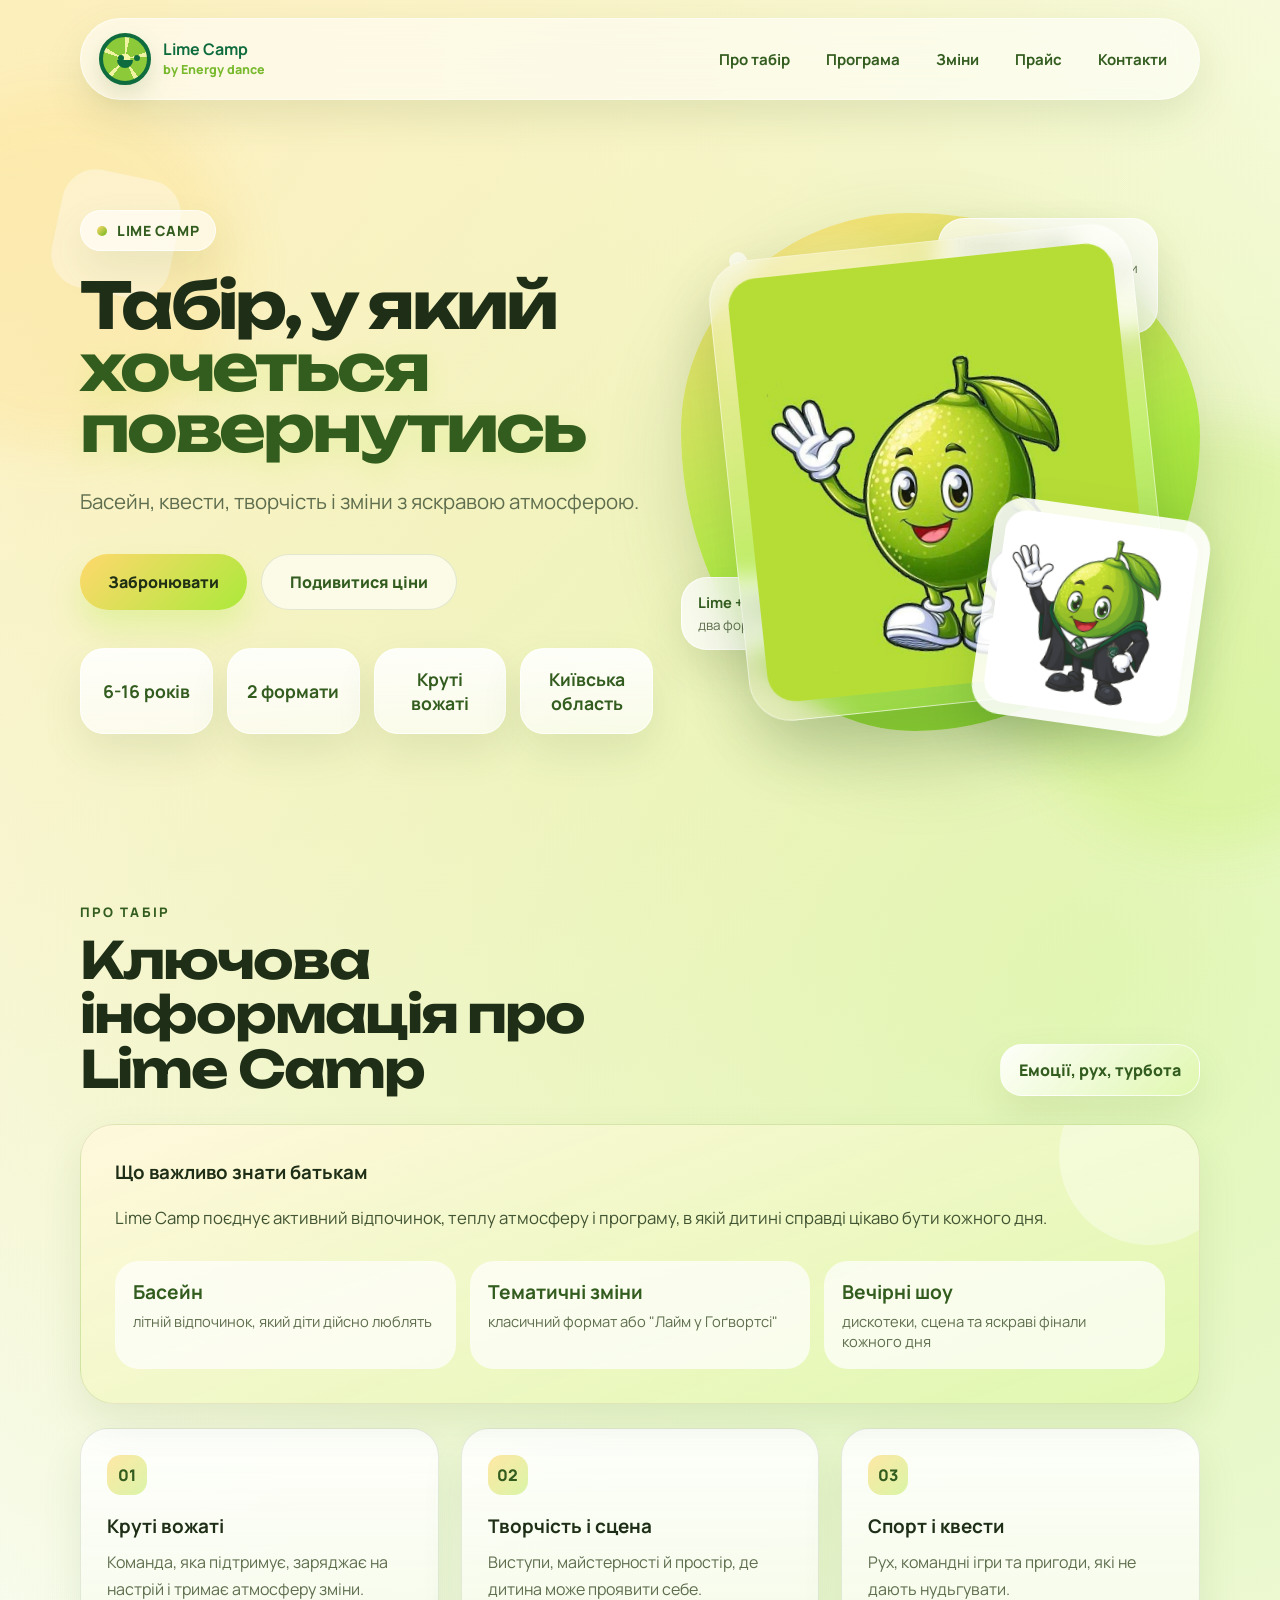
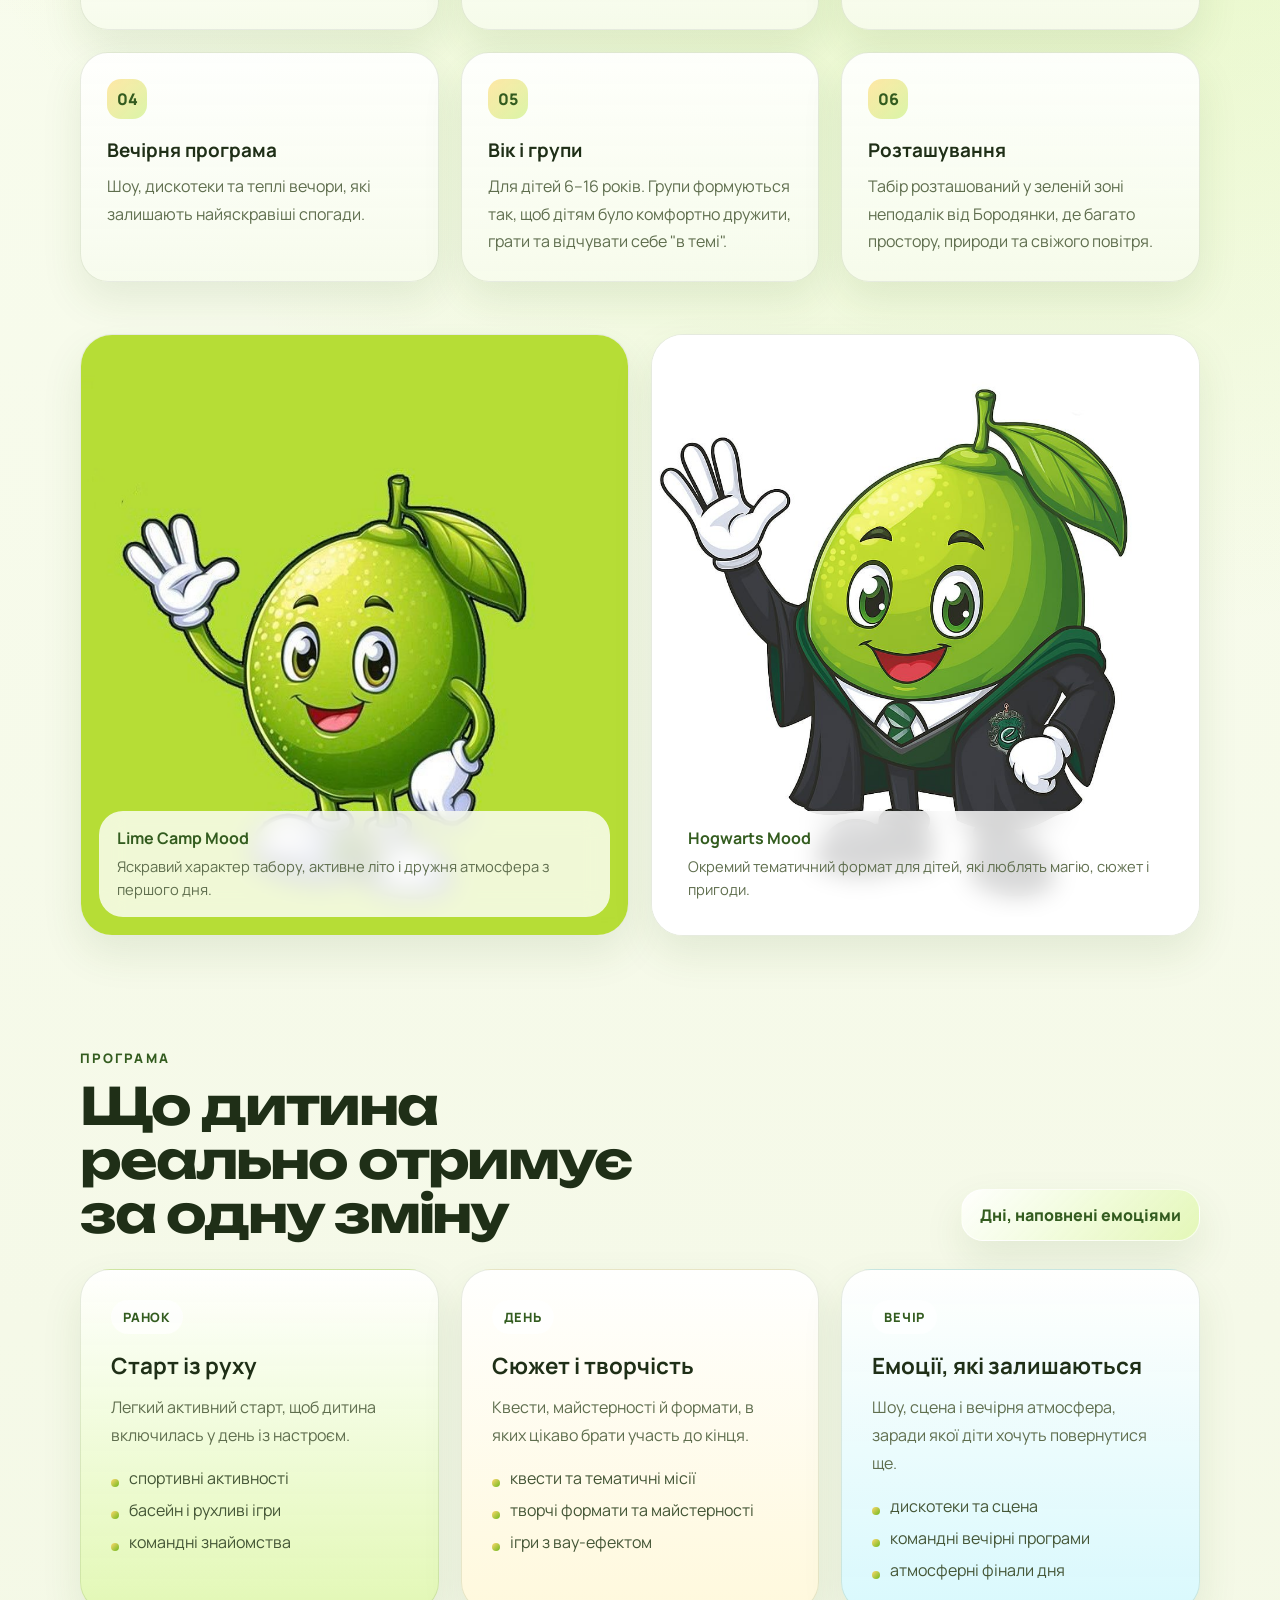
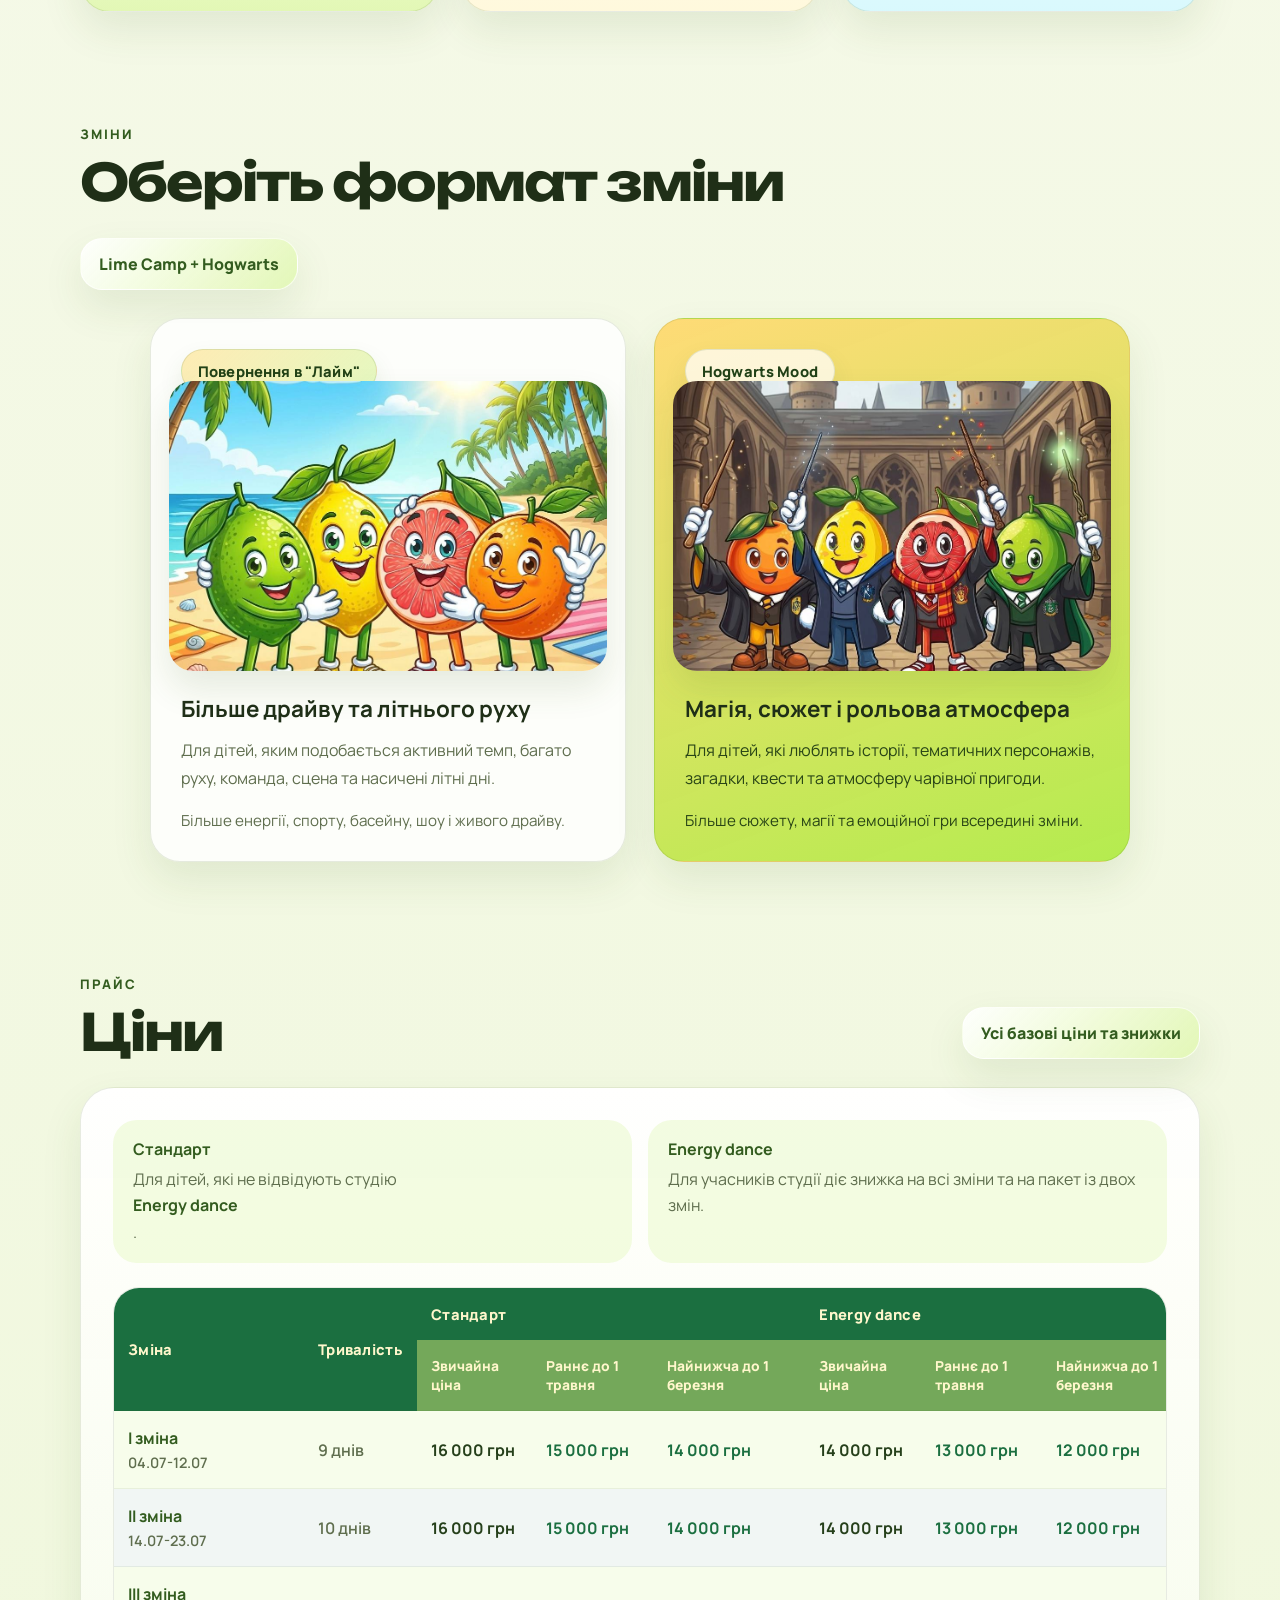
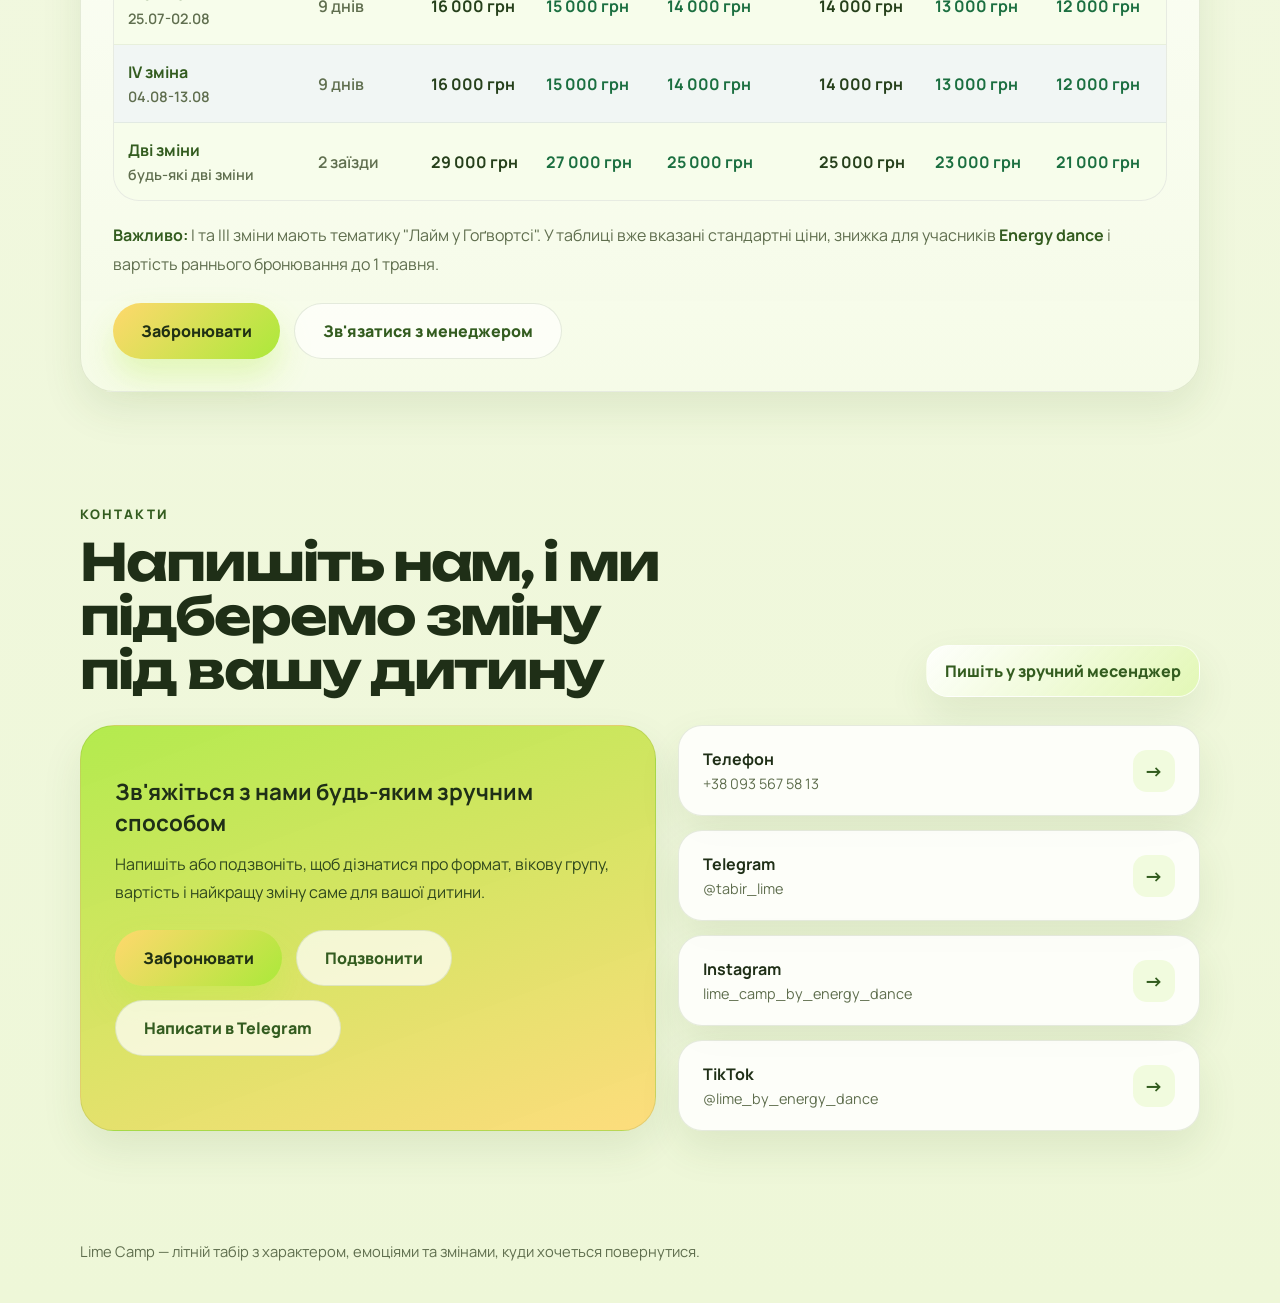
==== commit f58ae37a: "Change button text from 'Заповнити анкету' to 'Забронювати'" ====
--- a/index.html
+++ b/index.html
@@ -1692,7 +1692,7 @@
         <p>Напишіть або подзвоніть, щоб дізнатися про формат, вікову групу, вартість і найкращу зміну саме для вашої дитини.</p>
 
         <div class="contact-actions">
-          <a href="https://forms.gle/WLbZ73aqQKEhBZVt6" class="btn btn-primary" target="_blank" rel="noreferrer">Заповнити анкету</a>
+          <a href="https://forms.gle/WLbZ73aqQKEhBZVt6" class="btn btn-primary" target="_blank" rel="noreferrer">Забронювати</a>
           <a href="tel:+380935675813" class="btn btn-secondary">Подзвонити</a>
           <a href="https://t.me/tabir_lime" class="btn btn-secondary" target="_blank" rel="noreferrer">Написати в Telegram</a>
         </div>
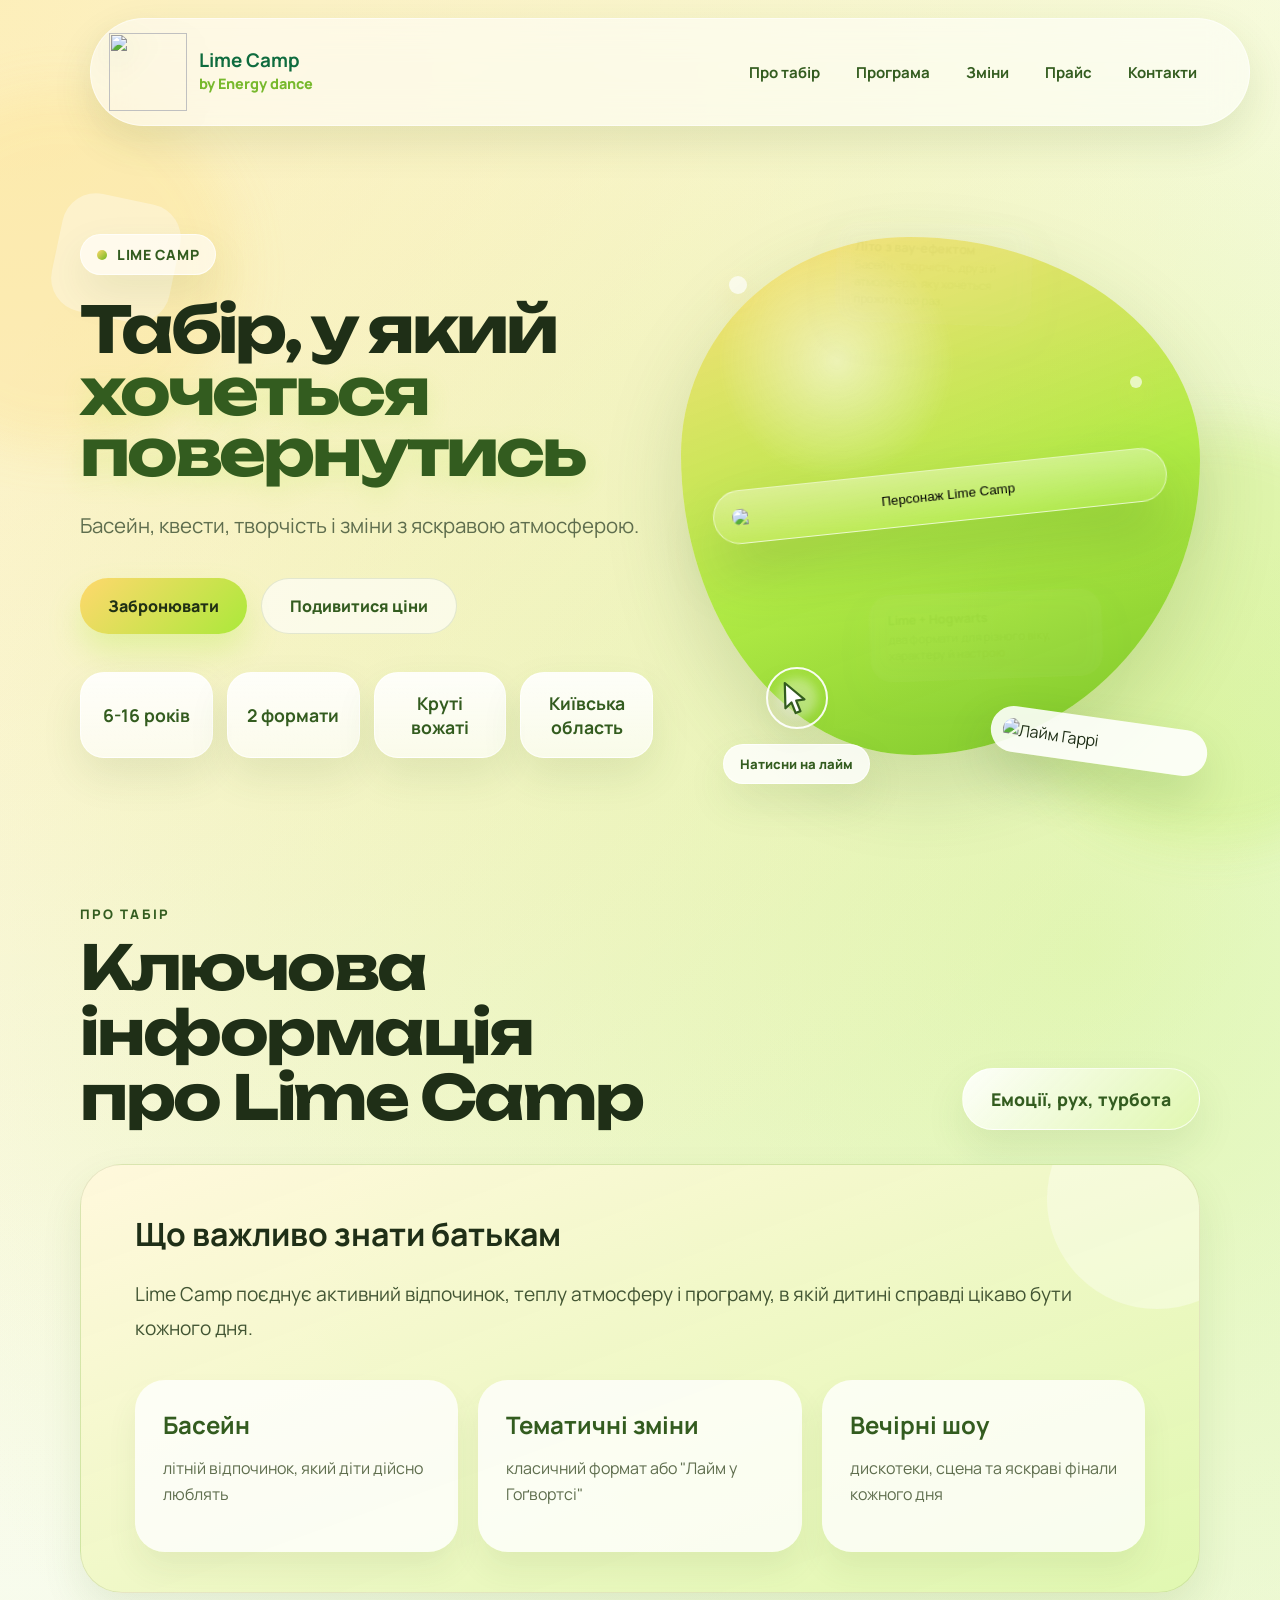
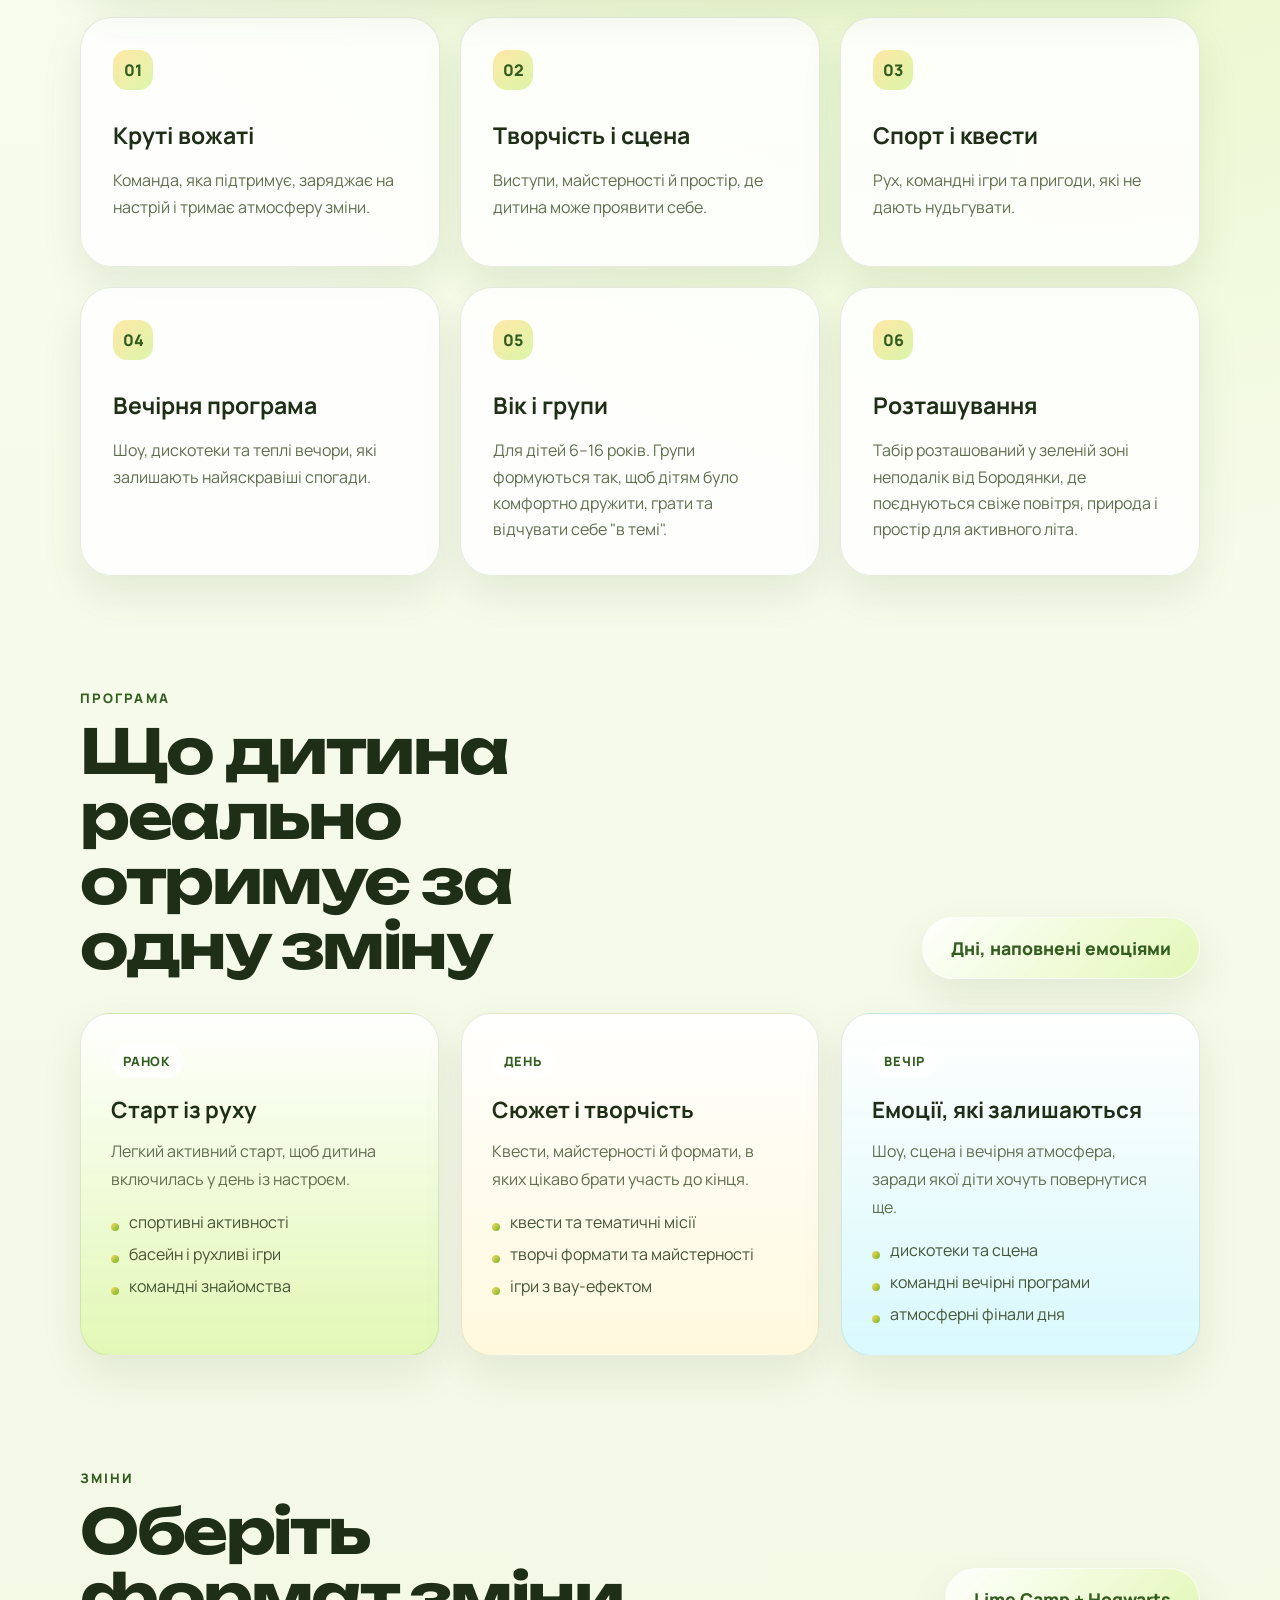
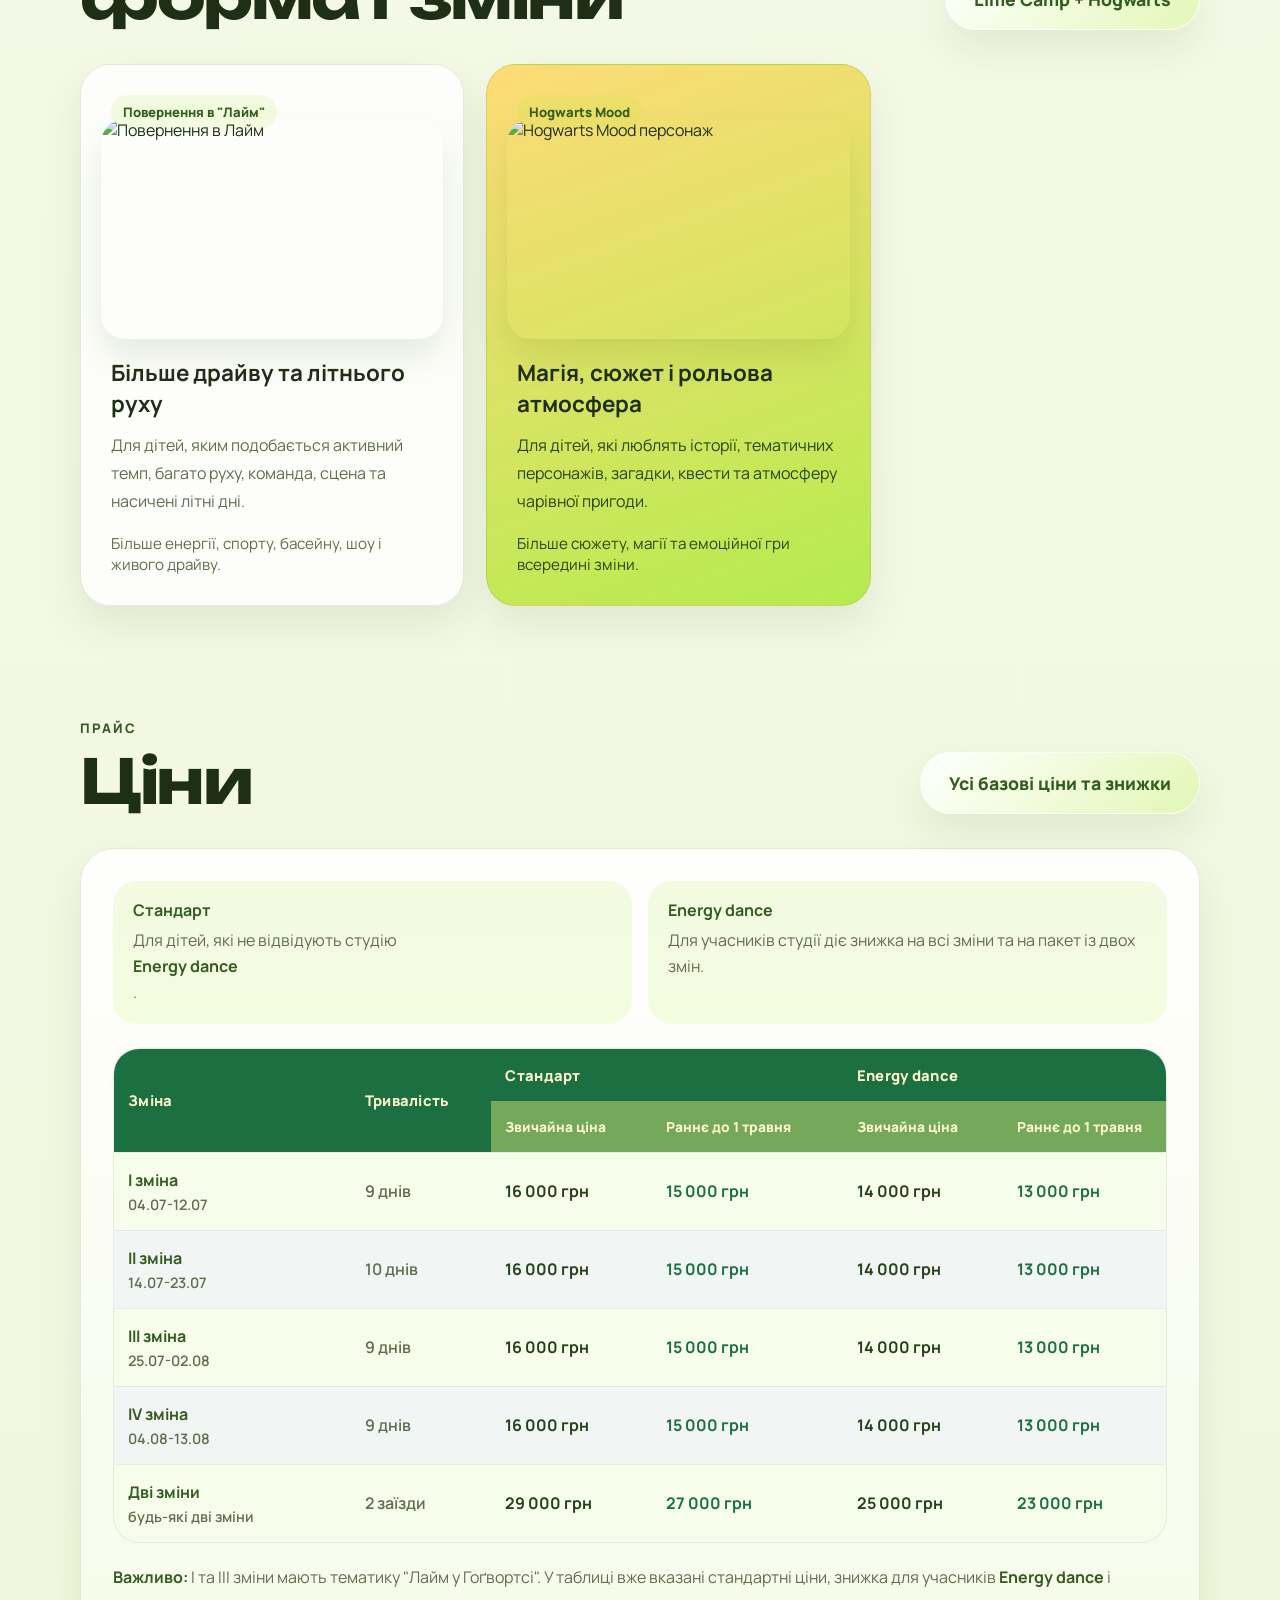
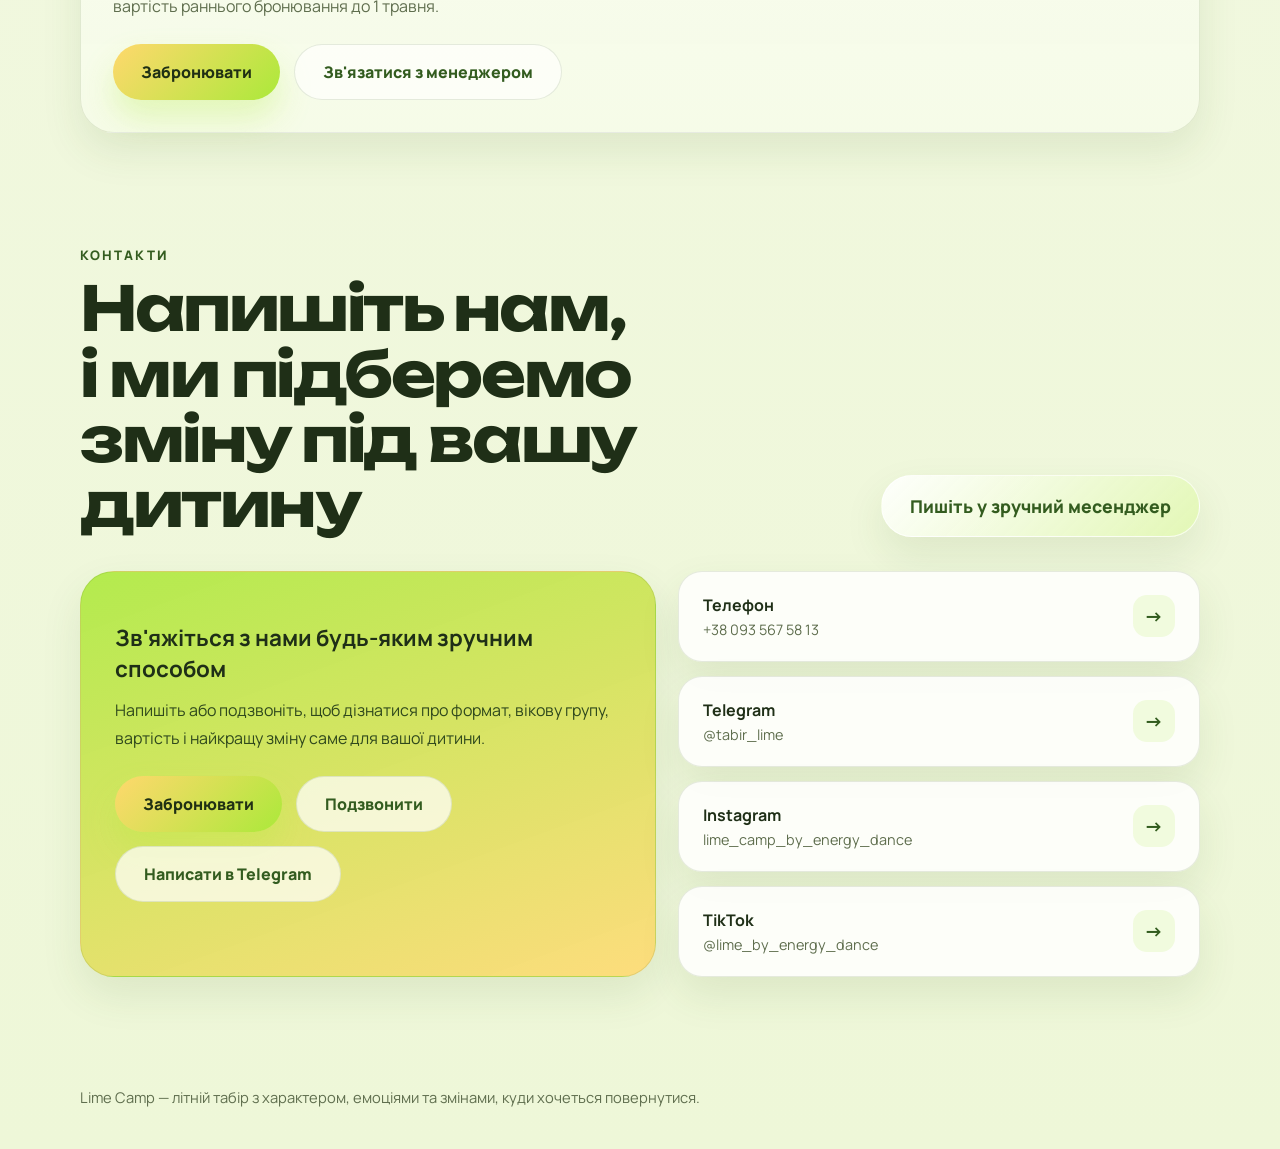
==== commit a702f96f: "Add files via upload" ====
--- a/index.html
+++ b/index.html
@@ -90,9 +90,8 @@
 .site-header{
   position:fixed;
   top:18px;
-  left:50%;
-  transform:translateX(-50%);
-  width:min(1120px,calc(100% - 28px));
+  right:max(18px,calc((100vw - 1220px) / 2));
+  width:min(1160px,calc(100% - 28px));
   z-index:20;
 }
 
@@ -114,59 +113,29 @@
   align-items:center;
   gap:12px;
   min-width:max-content;
+  margin-right:auto;
 }
 
 .brand-mark{
-  position:relative;
-  width:52px;
-  height:52px;
-  flex:0 0 52px;
+  width:78px;
+  height:78px;
+  flex:0 0 78px;
   border-radius:50%;
-  border:4px solid #0f6c3f;
-  background:
-    radial-gradient(circle at center, #f5f7a5 0 17%, transparent 18%),
-    conic-gradient(
-      #f0f4a2 0deg 12deg,
-      #8cca3a 12deg 72deg,
-      #f0f4a2 72deg 84deg,
-      #8cca3a 84deg 144deg,
-      #f0f4a2 144deg 156deg,
-      #8cca3a 156deg 216deg,
-      #f0f4a2 216deg 228deg,
-      #8cca3a 228deg 288deg,
-      #f0f4a2 288deg 300deg,
-      #8cca3a 300deg 360deg
-    );
-  box-shadow:0 10px 24px rgba(63,99,28,0.16);
-}
-
-.brand-mark::before,
-.brand-mark::after{
-  content:"";
-  position:absolute;
-  border-radius:999px;
-  background:#0f6c3f;
-}
-
-.brand-mark::before{
-  width:6px;
-  height:6px;
-  top:18px;
-  left:15px;
-  box-shadow:16px 0 0 #0f6c3f;
-}
-
-.brand-mark::after{
-  width:16px;
-  height:8px;
-  left:14px;
-  bottom:13px;
-  border-radius:0 0 16px 16px;
+  background:transparent;
+  display:grid;
+  place-items:center;
+}
+
+.brand-mark img{
+  width:100%;
+  height:100%;
+  object-fit:contain;
+  filter:drop-shadow(0 8px 18px rgba(63,99,28,0.18));
 }
 
 .brand-text strong{
   display:block;
-  font-size:1rem;
+  font-size:1.18rem;
   line-height:1;
   color:#0f6c3f;
 }
@@ -174,36 +143,105 @@
 .brand-text span{
   display:block;
   margin-top:4px;
-  font-size:0.78rem;
+  font-size:0.9rem;
   font-weight:800;
   color:#78b92d;
+}
+
+.header-tools{
+  display:flex;
+  align-items:center;
+  gap:12px;
 }
 
 .nav-toggle{
   display:none;
   align-items:center;
   justify-content:center;
-  width:48px;
-  height:48px;
+  width:50px;
+  height:50px;
   border:none;
   border-radius:16px;
-  background:rgba(171,233,58,0.16);
+  background:rgba(255,255,255,0.82);
+  box-shadow:var(--shadow-soft);
   color:var(--lime-dark);
   cursor:pointer;
 }
 
-.nav-toggle-bars{
+.archive-menu{
+  position:relative;
+}
+
+.archive-toggle{
+  display:inline-flex;
+  align-items:center;
+  justify-content:center;
+  width:50px;
+  height:50px;
+  border:none;
+  border-radius:16px;
+  background:rgba(255,255,255,0.82);
+  box-shadow:var(--shadow-soft);
+  color:var(--lime-dark);
+  cursor:pointer;
+}
+
+.archive-icon{
   display:grid;
-  gap:5px;
-}
-
-.nav-toggle-bars span{
+  gap:4px;
+}
+
+.archive-icon span{
   display:block;
   width:18px;
   height:2px;
   border-radius:999px;
   background:currentColor;
-  transition:transform 0.25s ease, opacity 0.25s ease;
+}
+
+.archive-panel{
+  position:absolute;
+  top:calc(100% + 12px);
+  right:0;
+  min-width:240px;
+  padding:10px;
+  border-radius:24px;
+  border:1px solid rgba(51,92,31,0.12);
+  background:rgba(255,255,255,0.96);
+  backdrop-filter:blur(18px);
+  box-shadow:0 22px 40px rgba(63,99,28,0.14);
+  opacity:0;
+  visibility:hidden;
+  transform:translateY(-6px);
+  transition:opacity 0.24s ease, transform 0.24s ease, visibility 0.24s ease;
+}
+
+.archive-menu.is-open .archive-panel{
+  opacity:1;
+  visibility:visible;
+  transform:translateY(0);
+}
+
+.archive-menu.is-open .archive-toggle{
+  background:linear-gradient(135deg, rgba(255,216,109,0.42), rgba(171,233,58,0.34));
+}
+
+.archive-panel a{
+  display:flex;
+  align-items:center;
+  justify-content:space-between;
+  gap:12px;
+  padding:14px 16px;
+  border-radius:16px;
+  text-decoration:none;
+  font-weight:800;
+  color:var(--lime-dark);
+  background:linear-gradient(135deg, rgba(255,216,109,0.32), rgba(171,233,58,0.24));
+}
+
+.archive-panel a::after{
+  content:"→";
+  font-size:1rem;
 }
 
 .nav-links{
@@ -212,6 +250,7 @@
   justify-content:flex-end;
   gap:8px;
   flex-wrap:wrap;
+  margin-left:auto;
 }
 
 .nav-links a{
@@ -229,11 +268,474 @@
   transform:translateY(-2px);
 }
 
+.memories{
+  padding-top:108px;
+}
+
+.archive-hero{
+  position:relative;
+  overflow:hidden;
+  display:grid;
+  grid-template-columns:minmax(0,1.02fr) minmax(320px,0.98fr);
+  gap:26px;
+  padding:38px;
+  border-radius:40px;
+  border:1px solid rgba(255,255,255,0.72);
+  background:
+    radial-gradient(circle at top right, rgba(255,255,255,0.72), transparent 26%),
+    linear-gradient(145deg, #2d441d 0%, #415f2a 42%, #7ab527 100%);
+  box-shadow:var(--shadow);
+}
+
+.archive-hero::after{
+  content:"";
+  position:absolute;
+  inset:auto -90px -110px auto;
+  width:340px;
+  height:340px;
+  border-radius:50%;
+  background:rgba(255,255,255,0.14);
+  filter:blur(8px);
+}
+
+.archive-hero-copy{
+  position:relative;
+  z-index:1;
+  color:#fdfce8;
+}
+
+.archive-hero-copy .kicker{
+  color:#dff7ad;
+}
+
+.archive-hero-copy h2{
+  font-family:"Unbounded",sans-serif;
+  font-size:clamp(2rem,4vw,3.6rem);
+  line-height:1.02;
+  letter-spacing:-0.05em;
+}
+
+.archive-tagline{
+  margin-top:14px;
+  color:#fff8dc;
+  font-size:clamp(1.3rem,2.2vw,2rem);
+  font-weight:700;
+  font-style:italic;
+  line-height:1.2;
+}
+
+.archive-description{
+  margin-top:18px;
+  max-width:560px;
+  color:rgba(253,252,232,0.88);
+  font-size:1.02rem;
+  line-height:1.75;
+}
+
+.archive-hero-copy .hero-actions{
+  margin-top:28px;
+}
+
+.archive-hero-copy .btn-secondary{
+  background:rgba(255,255,255,0.14);
+  border:1px solid rgba(255,255,255,0.2);
+  color:#fffef8;
+}
+
+.archive-hero-visual{
+  position:relative;
+  min-height:420px;
+}
+
+.photo-placeholder{
+  position:relative;
+  overflow:hidden;
+  border-radius:30px;
+  border:1px solid rgba(255,255,255,0.62);
+  background:
+    linear-gradient(160deg, rgba(255,255,255,0.24), rgba(255,255,255,0.08)),
+    linear-gradient(140deg, rgba(255,216,109,0.3), rgba(171,233,58,0.18));
+  box-shadow:0 22px 44px rgba(10,33,11,0.16);
+}
+
+.photo-placeholder::before{
+  content:"";
+  position:absolute;
+  inset:18px;
+  border:1px dashed rgba(255,255,255,0.46);
+  border-radius:22px;
+}
+
+.photo-placeholder::after{
+  content:attr(data-label);
+  position:absolute;
+  left:24px;
+  bottom:22px;
+  padding:10px 14px;
+  border-radius:999px;
+  background:rgba(255,255,255,0.84);
+  color:var(--lime-dark);
+  font-size:0.86rem;
+  font-weight:800;
+}
+
+.hero-shot{
+  position:absolute;
+}
+
+.hero-shot-large{
+  inset:24px 28px 44px 0;
+  border-radius:38px;
+}
+
+.hero-shot-small{
+  width:200px;
+  height:148px;
+  right:0;
+  top:0;
+  transform:rotate(7deg);
+}
+
+.hero-shot-small.alt{
+  width:190px;
+  height:142px;
+  right:22px;
+  bottom:0;
+  transform:rotate(-7deg);
+}
+
+.archive-stats{
+  display:grid;
+  grid-template-columns:repeat(4,minmax(0,1fr));
+  gap:16px;
+  margin-top:22px;
+}
+
+.archive-stat{
+  display:flex;
+  align-items:center;
+  gap:16px;
+  padding:22px 24px;
+  border-radius:28px;
+  border:1px solid var(--line);
+  background:rgba(255,255,255,0.86);
+  box-shadow:var(--shadow-soft);
+}
+
+.archive-stat-icon{
+  display:grid;
+  place-items:center;
+  width:56px;
+  height:56px;
+  border-radius:18px;
+  background:linear-gradient(135deg, rgba(255,216,109,0.42), rgba(171,233,58,0.3));
+  color:var(--lime-dark);
+  font-size:1.5rem;
+  font-weight:900;
+}
+
+.archive-stat strong{
+  display:block;
+  font-size:1.55rem;
+  color:var(--lime-dark);
+}
+
+.archive-stat span{
+  display:block;
+  margin-top:4px;
+  color:var(--muted);
+  line-height:1.45;
+}
+
+.memories-grid{
+  display:grid;
+  grid-template-columns:minmax(260px,0.42fr) minmax(0,1fr);
+  gap:24px;
+  align-items:start;
+  margin-top:28px;
+}
+
+.memories-intro{
+  position:sticky;
+  top:120px;
+  padding:30px;
+  border-radius:32px;
+  border:1px solid var(--line);
+  background:linear-gradient(180deg, rgba(255,255,255,0.94), rgba(246,251,232,0.92));
+  box-shadow:var(--shadow-soft);
+}
+
+.memories-intro h3,
+.review-panel h3,
+.video-copy h3,
+.archive-cta h3{
+  margin-top:12px;
+  font-size:clamp(1.8rem,2.8vw,2.6rem);
+  line-height:1.08;
+}
+
+.memories-intro p,
+.review-panel p,
+.video-copy p{
+  margin-top:14px;
+  color:var(--muted);
+  line-height:1.75;
+}
+
+.photo-collage{
+  position:relative;
+  min-height:500px;
+}
+
+.memory-shot{
+  position:absolute;
+  padding:16px;
+  border-radius:28px;
+  border:1px solid rgba(51,92,31,0.12);
+  background:rgba(255,255,255,0.92);
+  box-shadow:0 22px 40px rgba(63,99,28,0.12);
+}
+
+.memory-shot::before{
+  content:"";
+  display:block;
+  width:100%;
+  height:100%;
+  min-height:160px;
+  border-radius:22px;
+  background:
+    radial-gradient(circle at top left, rgba(255,255,255,0.5), transparent 28%),
+    linear-gradient(145deg, rgba(171,233,58,0.64), rgba(255,216,109,0.64));
+}
+
+.memory-shot::after{
+  content:attr(data-label);
+  position:absolute;
+  left:28px;
+  bottom:28px;
+  color:#25341a;
+  font-weight:800;
+  font-size:0.92rem;
+}
+
+.memory-shot.large{
+  width:46%;
+  top:28px;
+  left:18%;
+  transform:rotate(-5deg);
+}
+
+.memory-shot.tall{
+  width:28%;
+  top:0;
+  left:0;
+  transform:rotate(-7deg);
+}
+
+.memory-shot.square{
+  width:31%;
+  top:40px;
+  right:0;
+  transform:rotate(6deg);
+}
+
+.memory-shot.wide{
+  width:42%;
+  bottom:34px;
+  left:24%;
+  transform:rotate(2deg);
+}
+
+.memory-shot.paper{
+  width:29%;
+  bottom:14px;
+  right:8%;
+  transform:rotate(-6deg);
+}
+
+.days-wrap{
+  margin-top:34px;
+}
+
+.days-row{
+  display:grid;
+  grid-template-columns:repeat(7,minmax(0,1fr));
+  gap:16px;
+}
+
+.day-card{
+  padding:14px;
+  border-radius:24px;
+  border:1px solid var(--line);
+  background:rgba(255,255,255,0.9);
+  box-shadow:var(--shadow-soft);
+}
+
+.day-thumb{
+  height:132px;
+  border-radius:18px;
+  background:
+    radial-gradient(circle at top left, rgba(255,255,255,0.56), transparent 26%),
+    linear-gradient(150deg, rgba(255,216,109,0.7), rgba(171,233,58,0.72));
+}
+
+.day-card strong{
+  display:block;
+  margin-top:14px;
+  font-size:1rem;
+}
+
+.day-card span{
+  display:block;
+  margin-top:6px;
+  color:var(--muted);
+  font-size:0.92rem;
+}
+
+.day-card em{
+  display:block;
+  margin-top:8px;
+  color:var(--lime-deep);
+  font-style:normal;
+  font-weight:800;
+  font-size:0.92rem;
+}
+
+.memory-story{
+  display:grid;
+  grid-template-columns:minmax(0,0.95fr) minmax(0,1.05fr);
+  gap:24px;
+  margin-top:34px;
+}
+
+.video-card,
+.review-panel{
+  padding:30px;
+  border-radius:32px;
+  border:1px solid var(--line);
+  background:rgba(255,255,255,0.92);
+  box-shadow:var(--shadow-soft);
+}
+
+.video-card{
+  display:grid;
+  gap:20px;
+  align-items:start;
+}
+
+.video-frame{
+  position:relative;
+  min-height:240px;
+  border-radius:26px;
+  background:
+    radial-gradient(circle at center, rgba(255,255,255,0.24), transparent 24%),
+    linear-gradient(145deg, #314b1f 0%, #55782c 55%, #8cca3a 100%);
+  overflow:hidden;
+}
+
+.video-frame::before{
+  content:"▶";
+  position:absolute;
+  inset:50% auto auto 50%;
+  transform:translate(-50%,-50%);
+  display:grid;
+  place-items:center;
+  width:88px;
+  height:88px;
+  border-radius:50%;
+  border:2px solid rgba(255,255,255,0.64);
+  background:rgba(255,255,255,0.12);
+  color:#fffef8;
+  font-size:2rem;
+}
+
+.video-copy{
+  padding:0 6px;
+}
+
+.review-grid{
+  display:grid;
+  grid-template-columns:repeat(3,minmax(0,1fr));
+  gap:16px;
+  margin-top:22px;
+}
+
+.review-card{
+  padding:22px 20px;
+  border-radius:24px;
+  background:linear-gradient(180deg, rgba(255,255,255,0.98), rgba(246,251,232,0.9));
+  border:1px solid rgba(51,92,31,0.1);
+}
+
+.review-card p{
+  margin-top:0;
+  color:#344827;
+}
+
+.review-author{
+  display:flex;
+  align-items:center;
+  gap:12px;
+  margin-top:18px;
+}
+
+.review-avatar{
+  display:grid;
+  place-items:center;
+  width:50px;
+  height:50px;
+  border-radius:16px;
+  background:linear-gradient(135deg, rgba(255,216,109,0.6), rgba(171,233,58,0.54));
+  color:var(--lime-dark);
+  font-weight:900;
+}
+
+.review-author strong{
+  display:block;
+  color:var(--lime-dark);
+}
+
+.review-author span{
+  display:block;
+  margin-top:2px;
+  color:var(--muted);
+  font-size:0.88rem;
+}
+
+.archive-cta{
+  display:flex;
+  align-items:center;
+  justify-content:space-between;
+  gap:20px;
+  margin-top:30px;
+  padding:28px 30px;
+  border-radius:32px;
+  background:linear-gradient(135deg, var(--lime), var(--gold));
+  box-shadow:0 20px 36px rgba(171,233,58,0.24);
+}
+
+.archive-cta .kicker{
+  margin-bottom:6px;
+  color:#26401b;
+}
+
+.archive-cta h3{
+  margin-top:0;
+  color:#203014;
+}
+
+.archive-cta .btn-secondary{
+  min-width:260px;
+  background:#203014;
+  border:none;
+  color:#fffef8;
+}
+
 .hero{
   width:min(1120px,calc(100% - 40px));
   min-height:100svh;
   margin:0 auto;
-  padding:140px 0 96px;
+  padding:186px 0 96px;
   display:grid;
   grid-template-columns:minmax(0,1.05fr) minmax(320px,0.95fr);
   gap:28px;
@@ -391,14 +893,17 @@
 
 .main-figure{
   position:relative;
-  width:min(430px,82%);
+  width:min(500px,88%);
   padding:18px;
+  border:none;
   border-radius:42px;
   background:linear-gradient(180deg, rgba(255,255,255,0.36), rgba(255,255,255,0.08));
-  border:1px solid rgba(255,255,255,0.48);
+  border:1px solid rgba(255,255,255,0.56);
   backdrop-filter:blur(12px);
   transform:rotate(-6deg);
   box-shadow:0 30px 60px rgba(44,92,31,0.2);
+  cursor:pointer;
+  z-index:2;
 }
 
 .main-figure img{
@@ -408,8 +913,8 @@
 
 .float-card{
   position:absolute;
-  right:0;
-  bottom:56px;
+  right:-8px;
+  bottom:42px;
   width:min(235px,42%);
   padding:12px;
   border-radius:30px;
@@ -417,6 +922,7 @@
   box-shadow:0 22px 48px rgba(44,92,31,0.18);
   transform:rotate(8deg);
   animation:floatCard 6s ease-in-out infinite;
+  z-index:4;
 }
 
 .float-card img{
@@ -431,19 +937,28 @@
   border:1px solid rgba(255,255,255,0.8);
   backdrop-filter:blur(14px);
   box-shadow:var(--shadow-soft);
+  transition:opacity 0.3s ease, transform 0.3s ease;
 }
 
 .floating-note{
-  top:56px;
-  right:42px;
-  padding:16px 18px;
-  max-width:220px;
+  top:30px;
+  right:-18px;
+  width:min(258px,44%);
+  padding:16px 20px;
+  max-width:258px;
+  z-index:1;
+  transform:translateX(-170px) scale(0.86) rotate(2deg);
+  opacity:0.04;
 }
 
 .floating-badge{
-  left:0;
-  bottom:132px;
-  padding:14px 16px;
+  left:-18px;
+  bottom:120px;
+  width:min(300px,52%);
+  padding:18px 20px;
+  z-index:1;
+  transform:translateX(188px) scale(0.86) rotate(-2deg);
+  opacity:0.04;
 }
 
 .floating-note strong,
@@ -462,6 +977,86 @@
   line-height:1.45;
 }
 
+.hero-visual.is-expanded .floating-note,
+.hero-visual.is-expanded .floating-badge{
+  opacity:1;
+  z-index:3;
+}
+
+.hero-visual.is-expanded .floating-note{
+  transform:translateX(0) scale(1) rotate(2deg);
+}
+
+.hero-visual.is-expanded .floating-badge{
+  transform:translateX(0) scale(1) rotate(-2deg);
+  z-index:3;
+}
+
+.hero-reveal-tip{
+  display:flex;
+  flex-direction:column;
+  align-items:center;
+  gap:10px;
+  position:absolute;
+  left:42px;
+  bottom:22px;
+  z-index:5;
+  pointer-events:none;
+  transition:opacity 0.25s ease, transform 0.25s ease;
+}
+
+.hero-reveal-cursor{
+  position:relative;
+  display:grid;
+  place-items:center;
+  width:72px;
+  height:72px;
+}
+
+.hero-reveal-cursor::before{
+  content:"";
+  position:absolute;
+  inset:16px;
+  border-radius:50%;
+  background:rgba(255,255,255,0.34);
+  filter:blur(5px);
+}
+
+.hero-reveal-cursor::after{
+  content:"";
+  position:absolute;
+  width:58px;
+  height:58px;
+  border-radius:50%;
+  border:2px solid rgba(255,255,255,0.92);
+  animation:clickPulse 1.8s ease-out infinite;
+}
+
+.hero-reveal-cursor svg{
+  position:relative;
+  width:40px;
+  height:40px;
+  filter:drop-shadow(0 10px 18px rgba(34,57,20,0.24));
+  animation:cursorTap 1.8s ease-in-out infinite;
+}
+
+.hero-reveal-label{
+  padding:10px 16px;
+  border-radius:999px;
+  background:rgba(255,255,255,0.82);
+  border:1px solid rgba(255,255,255,0.76);
+  box-shadow:var(--shadow-soft);
+  color:var(--lime-dark);
+  font-size:0.82rem;
+  font-weight:800;
+  white-space:nowrap;
+}
+
+.hero-visual.is-expanded .hero-reveal-tip{
+  opacity:0;
+  transform:translateY(10px) scale(0.92);
+}
+
 .spark{
   position:absolute;
   border-radius:50%;
@@ -494,11 +1089,11 @@
   align-items:end;
   justify-content:space-between;
   gap:28px;
-  margin-bottom:28px;
+  margin-bottom:34px;
 }
 
 .section-copy{
-  max-width:620px;
+  max-width:780px;
 }
 
 .kicker{
@@ -513,9 +1108,10 @@
 
 .section h2{
   font-family:"Unbounded",sans-serif;
-  font-size:clamp(2rem,4vw,3.4rem);
+  font-size:clamp(2.4rem,4.8vw,4.8rem);
   line-height:1.06;
   letter-spacing:-0.04em;
+  max-width:10ch;
 }
 
 .lead{
@@ -525,14 +1121,15 @@
 }
 
 .section-mark{
-  padding:14px 18px;
-  border-radius:22px;
+  padding:18px 28px;
+  border-radius:999px;
   background:linear-gradient(135deg, rgba(255,255,255,0.92), rgba(223,247,173,0.82));
   border:1px solid rgba(255,255,255,0.7);
   box-shadow:var(--shadow-soft);
   color:var(--lime-dark);
   font-weight:800;
   white-space:nowrap;
+  font-size:clamp(1rem,1.4vw,1.1rem);
 }
 
 .about-layout{
@@ -555,72 +1152,75 @@
 .story-card{
   position:relative;
   overflow:hidden;
-  padding:34px;
-  border-radius:34px;
+  padding:52px 54px 40px;
+  border-radius:42px;
   background:linear-gradient(160deg, rgba(255,248,220,0.95), rgba(223,247,173,0.9));
 }
 
 .story-card::after{
   content:"";
   position:absolute;
-  width:180px;
-  height:180px;
+  width:220px;
+  height:220px;
   border-radius:50%;
-  right:-40px;
-  top:-60px;
+  right:-68px;
+  top:-76px;
   background:rgba(255,255,255,0.34);
+}
+
+.story-card h3{
+  font-size:clamp(2rem,2.2vw,2.6rem);
+  line-height:1.1;
 }
 
 .story-card p{
   max-width:none;
-  margin-top:18px;
+  margin-top:24px;
   color:#425533;
-  font-size:1.05rem;
+  font-size:clamp(1.08rem,1.5vw,1.2rem);
   line-height:1.8;
 }
 
 .story-stats{
   display:grid;
   grid-template-columns:repeat(3,minmax(0,1fr));
-  gap:14px;
-  margin-top:28px;
+  gap:20px;
+  margin-top:34px;
 }
 
 .mini-stat{
-  padding:18px;
-  border-radius:24px;
-  background:rgba(255,255,255,0.7);
+  min-height:172px;
+  padding:28px 28px 24px;
+  border-radius:30px;
+  background:rgba(255,255,255,0.78);
+  box-shadow:0 18px 30px rgba(63,99,28,0.08);
 }
 
 .mini-stat strong{
   display:block;
-  font-size:1.2rem;
+  font-size:clamp(1.5rem,1.8vw,1.9rem);
   color:var(--lime-dark);
 }
 
 .mini-stat span{
   display:block;
-  margin-top:6px;
+  margin-top:14px;
   color:var(--muted);
-  font-size:0.92rem;
+  font-size:clamp(1rem,1.2vw,1.04rem);
+  line-height:1.65;
 }
 
 .feature-grid{
   display:grid;
   grid-template-columns:repeat(3,minmax(0,1fr));
-  gap:22px;
-  align-items:stretch;
+  gap:20px;
 }
 
 .feature-card{
-  display:flex;
-  flex-direction:column;
-  justify-content:flex-start;
-  min-height:100%;
-  height:100%;
-  padding:26px;
-  border-radius:28px;
-  background:linear-gradient(180deg, rgba(255,255,255,0.9), rgba(247,251,237,0.86));
+  min-height:250px;
+  padding:32px;
+  border-radius:32px;
+  background:rgba(255,255,255,0.84);
 }
 
 .feature-number{
@@ -636,14 +1236,16 @@
 }
 
 .feature-card h3{
+  margin-top:32px;
+  font-size:clamp(1.4rem,1.8vw,1.8rem);
+  line-height:1.2;
+}
+
+.feature-card p{
   margin-top:18px;
-  font-size:1.18rem;
-}
-
-.feature-card p{
-  margin-top:10px;
   color:var(--muted);
-  line-height:1.7;
+  line-height:1.65;
+  font-size:clamp(1rem,1.2vw,1.04rem);
 }
 
 .program-grid,
@@ -735,82 +1337,26 @@
 
 .format-grid{
   display:grid;
-  grid-template-columns:repeat(2,minmax(320px,1fr));
-  gap:28px;
-  max-width:980px;
-  margin:0 auto;
-  justify-content:center;
-}
-
-#dates .section-head{
-  flex-direction:column;
-  align-items:flex-start;
-  text-align:left;
-}
-
-#dates .section-copy{
-  max-width:760px;
-  width:100%;
-}
-
-.showcase-row{
-  display:grid;
-  grid-template-columns:repeat(2,minmax(0,1fr));
+  grid-template-columns:minmax(0,1fr) minmax(0,1fr) minmax(260px,0.8fr);
   gap:22px;
-  margin-top:52px;
-}
-
-.showcase-card{
-  position:relative;
-  overflow:hidden;
-  min-height:280px;
-  border-radius:32px;
-  border:1px solid var(--line);
-  background:rgba(255,255,255,0.84);
-  box-shadow:var(--shadow-soft);
-}
-
-.showcase-card img,
+}
+
 .format-media img{
   width:100%;
   height:100%;
   object-fit:cover;
 }
 
-.showcase-overlay{
-  position:absolute;
-  inset:auto 18px 18px 18px;
-  padding:16px 18px;
-  border-radius:24px;
-  background:rgba(255,255,255,0.8);
-  backdrop-filter:blur(12px);
-}
-
-.showcase-overlay strong{
-  display:block;
-  color:var(--lime-dark);
-  font-size:1rem;
-}
-
-.showcase-overlay span{
-  display:block;
-  margin-top:6px;
-  color:var(--muted);
-  line-height:1.55;
-  font-size:0.92rem;
-}
-
 .format-card{
   padding:30px;
   border-radius:30px;
   background:rgba(255,255,255,0.82);
-  text-align:left;
 }
 
 .format-media{
   overflow:hidden;
-  margin:-12px -12px 22px;
-  height:290px;
+  margin:-10px -10px 18px;
+  height:220px;
   border-radius:24px;
   box-shadow:0 18px 34px rgba(63,99,28,0.12);
 }
@@ -819,25 +1365,16 @@
   display:inline-flex;
   align-items:center;
   gap:8px;
-  padding:11px 16px;
+  padding:8px 12px;
   border-radius:999px;
-  border:1px solid rgba(51,92,31,0.12);
-  background:linear-gradient(135deg, rgba(255,216,109,0.5), rgba(171,233,58,0.3));
-  color:#214116;
-  font-size:0.92rem;
+  background:rgba(171,233,58,0.14);
+  color:var(--lime-dark);
+  font-size:0.82rem;
   font-weight:800;
-  letter-spacing:0.01em;
-  box-shadow:0 12px 24px rgba(63,99,28,0.1);
-  margin:0;
 }
 
 .format-card.highlight{
   background:linear-gradient(160deg, rgba(255,216,109,0.92), rgba(171,233,58,0.88));
-}
-
-.format-card.highlight .format-label{
-  background:rgba(255,255,255,0.72);
-  color:#204016;
 }
 
 .format-card.highlight p,
@@ -1077,9 +1614,29 @@
   50%{transform:translateY(-12px) rotate(4deg);}
 }
 
+@keyframes cursorTap{
+  0%, 22%, 100%{transform:translate(0,0) scale(1);}
+  30%{transform:translate(8px,8px) scale(0.92);}
+  40%{transform:translate(6px,6px) scale(0.95);}
+  52%{transform:translate(0,0) scale(1);}
+}
+
+@keyframes clickPulse{
+  0%{opacity:0; transform:scale(0.72);}
+  24%{opacity:0;}
+  38%{opacity:0.95; transform:scale(0.9);}
+  66%{opacity:0.3; transform:scale(1.22);}
+  100%{opacity:0; transform:scale(1.42);}
+}
+
 @media (max-width: 1080px){
   .hero,
-  .contact-layout{
+  .about-layout,
+  .format-grid,
+  .contact-layout,
+  .archive-hero,
+  .memories-grid,
+  .memory-story{
     grid-template-columns:1fr;
   }
 
@@ -1087,12 +1644,24 @@
     grid-template-columns:repeat(2,minmax(0,1fr));
   }
 
+  .archive-stats{
+    grid-template-columns:repeat(2,minmax(0,1fr));
+  }
+
+  .days-row{
+    grid-template-columns:repeat(3,minmax(0,1fr));
+  }
+
+  .review-grid{
+    grid-template-columns:1fr;
+  }
+
+  .hero{
+    padding-top:182px;
+  }
+
   .feature-grid{
     grid-template-columns:repeat(2,minmax(0,1fr));
-  }
-
-  .hero{
-    padding-top:150px;
   }
 
   .hero-visual{
@@ -1103,68 +1672,75 @@
   .hero h1{
     max-width:12ch;
   }
+
+  .memories-intro{
+    position:static;
+  }
+
+  .archive-hero-visual{
+    min-height:360px;
+  }
+
+  .photo-collage{
+    min-height:620px;
+  }
 }
 
 @media (max-width: 760px){
   .site-header{
     top:12px;
+    left:50%;
+    right:auto;
+    transform:translateX(-50%);
     width:calc(100% - 20px);
   }
 
   .nav-shell{
+    border-radius:28px;
+    padding:14px;
     display:grid;
     grid-template-columns:minmax(0,1fr) auto;
     align-items:center;
-    border-radius:30px;
-    padding:14px;
-    gap:10px;
   }
 
   .nav-links{
+    width:100%;
     display:none;
     grid-column:1 / -1;
-    width:100%;
-    justify-content:flex-start;
     flex-direction:column;
     align-items:stretch;
-    gap:10px;
-    padding-top:6px;
-  }
-
-  .site-header.is-open .nav-links{
+    padding-top:10px;
+  }
+
+  .nav-shell.is-open .nav-links{
     display:flex;
-  }
-
-  .site-header.is-open .nav-toggle-bars span:nth-child(1){
-    transform:translateY(7px) rotate(45deg);
-  }
-
-  .site-header.is-open .nav-toggle-bars span:nth-child(2){
-    opacity:0;
-  }
-
-  .site-header.is-open .nav-toggle-bars span:nth-child(3){
-    transform:translateY(-7px) rotate(-45deg);
-  }
-
-  .nav-links a{
-    width:100%;
-    padding:14px 16px;
-    background:rgba(255,255,255,0.84);
-    border:1px solid rgba(51,92,31,0.08);
   }
 
   .nav-toggle{
     display:inline-flex;
   }
 
+  .header-tools{
+    gap:10px;
+  }
+
   .brand-text strong{
     font-size:0.92rem;
   }
 
+  .brand-text span{
+    font-size:0.74rem;
+  }
+
+  .brand-mark{
+    width:62px;
+    height:62px;
+    flex-basis:62px;
+  }
+
   .hero{
     width:calc(100% - 24px);
-    padding:164px 0 72px;
+    padding:194px 0 72px;
   }
 
   .section,
@@ -1177,34 +1753,62 @@
   .story-stats,
   .feature-grid,
   .program-grid,
-  .showcase-row,
-  .price-summary{
+  .price-summary,
+  .archive-stats,
+  .days-row{
     grid-template-columns:1fr;
   }
 
   .hero-visual{
-    min-height:460px;
+    min-height:520px;
+    margin-top:8px;
   }
 
   .main-figure{
-    width:min(340px,82%);
+    width:min(304px,78vw);
   }
 
   .float-card{
-    width:170px;
-    right:6px;
-    bottom:36px;
+    width:138px;
+    right:10px;
+    bottom:56px;
+    top:auto;
   }
 
   .floating-note{
     top:18px;
-    right:10px;
-    max-width:180px;
+    right:4px;
+    width:min(178px,49vw);
+    max-width:178px;
+    padding:12px 14px;
+    transform:translateX(-96px) scale(0.82) rotate(2deg);
   }
 
   .floating-badge{
-    left:8px;
-    bottom:102px;
+    left:4px;
+    bottom:142px;
+    width:min(188px,52vw);
+    padding:12px 14px;
+    transform:translateX(96px) scale(0.82) rotate(-2deg);
+  }
+
+  .floating-note strong,
+  .floating-badge strong{
+    font-size:0.8rem;
+  }
+
+  .floating-note span,
+  .floating-badge span{
+    font-size:0.72rem;
+    line-height:1.35;
+  }
+
+  .hero-visual.is-expanded .floating-note{
+    transform:translateX(8px) scale(1) rotate(2deg);
+  }
+
+  .hero-visual.is-expanded .floating-badge{
+    transform:translateX(-8px) scale(1) rotate(-2deg);
   }
 
   .section-head{
@@ -1217,17 +1821,20 @@
   .program-card,
   .format-card,
   .price-panel,
-  .contact-card{
+  .contact-card,
+  .video-card,
+  .review-panel,
+  .memories-intro,
+  .archive-hero{
     padding:26px;
   }
 
-  .format-grid{
-    grid-template-columns:1fr;
-    gap:20px;
-  }
-
-  .format-media{
-    height:240px;
+  .story-card{
+    padding:30px 26px;
+  }
+
+  .feature-card{
+    min-height:auto;
   }
 
   .contact-actions,
@@ -1237,6 +1844,107 @@
 
   .btn{
     width:100%;
+  }
+
+  .archive-hero-visual{
+    min-height:300px;
+  }
+
+  .hero-visual:not(.is-expanded) .floating-note,
+  .hero-visual:not(.is-expanded) .floating-badge{
+    opacity:0.04;
+  }
+
+  .hero-shot-large{
+    inset:18px 0 38px 0;
+  }
+
+  .hero-shot-small{
+    width:150px;
+    height:114px;
+    top:0;
+  }
+
+  .hero-shot-small.alt{
+    width:150px;
+    height:114px;
+    right:10px;
+  }
+
+  .memories-grid,
+  .memory-story{
+    gap:20px;
+  }
+
+  .photo-collage{
+    min-height:760px;
+  }
+
+  .memory-shot.large{
+    width:76%;
+    left:16%;
+  }
+
+  .memory-shot.tall{
+    width:44%;
+  }
+
+  .memory-shot.square{
+    width:42%;
+    top:200px;
+  }
+
+  .memory-shot.wide{
+    width:74%;
+    left:8%;
+    bottom:160px;
+  }
+
+  .memory-shot.paper{
+    width:48%;
+    right:0;
+    bottom:0;
+  }
+
+  .archive-cta{
+    flex-direction:column;
+    align-items:flex-start;
+  }
+
+  .archive-cta .btn-secondary{
+    width:100%;
+    min-width:0;
+  }
+
+  .hero-reveal-tip{
+    left:50%;
+    bottom:6px;
+    gap:8px;
+    transform:translateX(-50%);
+  }
+
+  .hero-visual.is-expanded .hero-reveal-tip{
+    transform:translateX(-50%) translateY(10px) scale(0.92);
+  }
+
+  .hero-reveal-cursor{
+    width:60px;
+    height:60px;
+  }
+
+  .hero-reveal-cursor svg{
+    width:34px;
+    height:34px;
+  }
+
+  .hero-reveal-label{
+    padding:8px 12px;
+    font-size:0.76rem;
+  }
+
+  .archive-panel{
+    right:0;
+    min-width:220px;
   }
 
   .price-table-wrap{
@@ -1307,6 +2015,61 @@
   }
 }
 
+@media (max-width: 420px){
+  .hero{
+    padding:182px 0 64px;
+  }
+
+  .hero-visual{
+    min-height:500px;
+  }
+
+  .main-figure{
+    width:min(286px,76vw);
+  }
+
+  .float-card{
+    width:122px;
+    right:6px;
+    bottom:72px;
+  }
+
+  .floating-note{
+    top:22px;
+    right:2px;
+    width:min(162px,48vw);
+    max-width:162px;
+    transform:translateX(-88px) scale(0.78) rotate(2deg);
+  }
+
+  .floating-badge{
+    left:2px;
+    bottom:150px;
+    width:min(170px,50vw);
+    transform:translateX(88px) scale(0.78) rotate(-2deg);
+  }
+
+  .hero-visual.is-expanded .floating-note{
+    transform:translateX(2px) scale(1) rotate(2deg);
+  }
+
+  .hero-visual.is-expanded .floating-badge{
+    transform:translateX(-2px) scale(1) rotate(-2deg);
+  }
+
+  .hero-reveal-tip{
+    bottom:0;
+  }
+
+  .hero-visual.is-expanded .hero-reveal-tip{
+    transform:translateX(-50%) translateY(8px) scale(0.92);
+  }
+
+  .hero-reveal-label{
+    font-size:0.72rem;
+  }
+}
+
 @media (prefers-reduced-motion: reduce){
   html{
     scroll-behavior:auto;
@@ -1331,28 +2094,29 @@
 <header class="site-header">
   <div class="nav-shell">
     <div class="brand">
-      <div class="brand-mark" aria-hidden="true"></div>
+      <div class="brand-mark" aria-hidden="true">
+        <img src="/Users/katerina/Desktop/лайм/sticker.webp" alt="">
+      </div>
       <div class="brand-text">
         <strong>Lime Camp</strong>
         <span>by Energy dance</span>
       </div>
     </div>
 
-    <button class="nav-toggle" type="button" aria-expanded="false" aria-controls="site-nav" aria-label="Відкрити меню">
-      <span class="nav-toggle-bars" aria-hidden="true">
-        <span></span>
-        <span></span>
-        <span></span>
-      </span>
-    </button>
-
-    <nav class="nav-links" id="site-nav">
+    <nav class="nav-links" id="primary-nav">
       <a href="#about">Про табір</a>
       <a href="#program">Програма</a>
       <a href="#dates">Зміни</a>
+      <!-- <a href="./memories.html">Минулорічні фото</a> -->
       <a href="#price">Прайс</a>
       <a href="#contact">Контакти</a>
     </nav>
+
+    <div class="header-tools">
+      <button class="nav-toggle" type="button" aria-expanded="false" aria-controls="primary-nav" aria-label="Відкрити меню">
+        <span class="archive-icon" aria-hidden="true"><span></span><span></span><span></span></span>
+      </button>
+    </div>
   </div>
 </header>
 
@@ -1384,13 +2148,26 @@
       </div>
     </div>
 
-    <div class="hero-visual reveal">
+    <div class="hero-visual reveal" id="hero-visual">
       <div class="spark spark-one"></div>
       <div class="spark spark-two"></div>
+      <div class="hero-reveal-tip" aria-hidden="true">
+        <div class="hero-reveal-cursor">
+          <svg viewBox="0 0 36 36" fill="none" xmlns="http://www.w3.org/2000/svg" aria-hidden="true">
+            <path d="M7 4.5L24.7 19.2L17.3 20.4L21.1 29.8L16.8 31.5L13 22L7.6 27.2L7 4.5Z" fill="#ffffff"/>
+            <path d="M7 4.5L24.7 19.2L17.3 20.4L21.1 29.8L16.8 31.5L13 22L7.6 27.2L7 4.5Z" stroke="#335C1F" stroke-width="2" stroke-linejoin="round"/>
+          </svg>
+        </div>
+        <div class="hero-reveal-label">Натисни на лайм</div>
+      </div>
+
+      <div class="float-card">
+        <img src="/Users/katerina/Desktop/лайм/lime-hogwarts.png" alt="Лайм Гаррі">
+      </div>
 
       <div class="floating-note">
-        <strong>Не просто табір</strong>
-        <span>Це літо з емоціями, друзями та справжнім відчуттям пригоди.</span>
+        <strong>Літо з вау-ефектом</strong>
+        <span>Басейн, творчість, друзі й атмосфера, яку хочеться прожити ще раз.</span>
       </div>
 
       <div class="floating-badge">
@@ -1398,13 +2175,9 @@
         <span>два формати для різного віку, характеру й настрою</span>
       </div>
 
-      <div class="main-figure">
-        <img src="lime.png" alt="Персонаж Lime Camp">
-      </div>
-
-      <div class="float-card">
-        <img src="lime-hogwarts.png" alt="Персонаж Lime Camp у стилі Hogwarts">
-      </div>
+      <button class="main-figure" type="button" aria-expanded="false" aria-controls="hero-visual">
+        <img src="/Users/katerina/Desktop/лайм/lime.png" alt="Персонаж Lime Camp">
+      </button>
     </div>
   </section>
 
@@ -1472,28 +2245,11 @@
         <article class="feature-card">
           <div class="feature-number">06</div>
           <h3>Розташування</h3>
-          <p>Табір розташований у зеленій зоні неподалік від Бородянки, де багато простору, природи та свіжого повітря.</p>
+          <p>Табір розташований у зеленій зоні неподалік від Бородянки, де поєднуються свіже повітря, природа і простір для активного літа.</p>
         </article>
       </div>
     </div>
 
-    <div class="showcase-row">
-      <article class="showcase-card">
-        <img src="lime.png" alt="Lime Camp персонаж">
-        <div class="showcase-overlay">
-          <strong>Lime Camp Mood</strong>
-          <span>Яскравий характер табору, активне літо і дружня атмосфера з першого дня.</span>
-        </div>
-      </article>
-
-      <article class="showcase-card">
-        <img src="lime-hogwarts.png" alt="Lime Camp Hogwarts персонаж">
-        <div class="showcase-overlay">
-          <strong>Hogwarts Mood</strong>
-          <span>Окремий тематичний формат для дітей, які люблять магію, сюжет і пригоди.</span>
-        </div>
-      </article>
-    </div>
   </section>
 
   <section id="program" class="section reveal">
@@ -1554,7 +2310,7 @@
       <article class="format-card">
         <span class="format-label">Повернення в "Лайм"</span>
         <div class="format-media">
-          <img src="li.jpg" alt="Повернення в Лайм">
+          <img src="/Users/katerina/Desktop/лайм/li.jpg" alt="Повернення в Лайм">
         </div>
         <h3>Більше драйву та літнього руху</h3>
         <p>Для дітей, яким подобається активний темп, багато руху, команда, сцена та насичені літні дні.</p>
@@ -1564,7 +2320,7 @@
       <article class="format-card highlight">
         <span class="format-label">Hogwarts Mood</span>
         <div class="format-media">
-          <img src="lig.jpg" alt="Hogwarts Mood персонаж">
+          <img src="/Users/katerina/Desktop/лайм/lig.jpg" alt="Hogwarts Mood персонаж">
         </div>
         <h3>Магія, сюжет і рольова атмосфера</h3>
         <p>Для дітей, які люблять історії, тематичних персонажів, загадки, квести та атмосферу чарівної пригоди.</p>
@@ -1601,16 +2357,14 @@
             <tr>
               <th rowspan="2">Зміна</th>
               <th rowspan="2">Тривалість</th>
-              <th colspan="3">Стандарт</th>
-              <th colspan="3">Energy dance</th>
+              <th colspan="2">Стандарт</th>
+              <th colspan="2">Energy dance</th>
             </tr>
             <tr>
               <th>Звичайна ціна</th>
               <th>Раннє до 1 травня</th>
-              <th>Найнижча до 1 березня</th>
               <th>Звичайна ціна</th>
               <th>Раннє до 1 травня</th>
-              <th>Найнижча до 1 березня</th>
             </tr>
           </thead>
           <tbody>
@@ -1619,50 +2373,40 @@
               <td class="muted-cell" data-label="Тривалість">9 днів</td>
               <td data-label="Стандарт">16 000 грн</td>
               <td class="accent-cell" data-label="Стандарт до 1 травня">15 000 грн</td>
-              <td class="accent-cell" data-label="Стандарт до 1 березня">14 000 грн</td>
               <td data-label="Energy dance">14 000 грн</td>
               <td class="accent-cell" data-label="Energy до 1 травня">13 000 грн</td>
-              <td class="accent-cell" data-label="Energy до 1 березня">12 000 грн</td>
             </tr>
             <tr>
               <td class="shift-cell" data-label="Зміна"><strong>II зміна</strong><span>14.07-23.07</span></td>
               <td class="muted-cell" data-label="Тривалість">10 днів</td>
               <td data-label="Стандарт">16 000 грн</td>
               <td class="accent-cell" data-label="Стандарт до 1 травня">15 000 грн</td>
-              <td class="accent-cell" data-label="Стандарт до 1 березня">14 000 грн</td>
               <td data-label="Energy dance">14 000 грн</td>
               <td class="accent-cell" data-label="Energy до 1 травня">13 000 грн</td>
-              <td class="accent-cell" data-label="Energy до 1 березня">12 000 грн</td>
             </tr>
             <tr>
               <td class="shift-cell" data-label="Зміна"><strong>III зміна</strong><span>25.07-02.08</span></td>
               <td class="muted-cell" data-label="Тривалість">9 днів</td>
               <td data-label="Стандарт">16 000 грн</td>
               <td class="accent-cell" data-label="Стандарт до 1 травня">15 000 грн</td>
-              <td class="accent-cell" data-label="Стандарт до 1 березня">14 000 грн</td>
               <td data-label="Energy dance">14 000 грн</td>
               <td class="accent-cell" data-label="Energy до 1 травня">13 000 грн</td>
-              <td class="accent-cell" data-label="Energy до 1 березня">12 000 грн</td>
             </tr>
             <tr>
               <td class="shift-cell" data-label="Зміна"><strong>IV зміна</strong><span>04.08-13.08</span></td>
               <td class="muted-cell" data-label="Тривалість">9 днів</td>
               <td data-label="Стандарт">16 000 грн</td>
               <td class="accent-cell" data-label="Стандарт до 1 травня">15 000 грн</td>
-              <td class="accent-cell" data-label="Стандарт до 1 березня">14 000 грн</td>
               <td data-label="Energy dance">14 000 грн</td>
               <td class="accent-cell" data-label="Energy до 1 травня">13 000 грн</td>
-              <td class="accent-cell" data-label="Energy до 1 березня">12 000 грн</td>
             </tr>
             <tr>
               <td class="shift-cell" data-label="Зміна"><strong>Дві зміни</strong><span>будь-які дві зміни</span></td>
               <td class="muted-cell" data-label="Тривалість">2 заїзди</td>
               <td data-label="Стандарт">29 000 грн</td>
               <td class="accent-cell" data-label="Стандарт до 1 травня">27 000 грн</td>
-              <td class="accent-cell" data-label="Стандарт до 1 березня">25 000 грн</td>
               <td data-label="Energy dance">25 000 грн</td>
               <td class="accent-cell" data-label="Energy до 1 травня">23 000 грн</td>
-              <td class="accent-cell" data-label="Energy до 1 березня">21 000 грн</td>
             </tr>
           </tbody>
         </table>
@@ -1741,23 +2485,22 @@
 
 <script>
 const revealElements = document.querySelectorAll(".reveal");
-const siteHeader = document.querySelector(".site-header");
+const navShell = document.querySelector(".nav-shell");
 const navToggle = document.querySelector(".nav-toggle");
-const navLinks = document.querySelectorAll(".nav-links a");
-
-if (siteHeader && navToggle) {
-  navToggle.addEventListener("click", () => {
-    const isOpen = siteHeader.classList.toggle("is-open");
-    navToggle.setAttribute("aria-expanded", String(isOpen));
-  });
-
-  navLinks.forEach((link) => {
-    link.addEventListener("click", () => {
-      siteHeader.classList.remove("is-open");
-      navToggle.setAttribute("aria-expanded", "false");
-    });
-  });
-}
+const navLinks = document.querySelector(".nav-links");
+const heroVisual = document.querySelector(".hero-visual");
+const heroFigure = document.querySelector(".main-figure");
+const sectionLinks = document.querySelectorAll('a[href^="#"]');
+const contentSections = document.querySelectorAll('main section[id]');
+
+const setHeroExpanded = (expanded) => {
+  if (!heroVisual || !heroFigure) {
+    return;
+  }
+
+  heroVisual.classList.toggle("is-expanded", expanded);
+  heroFigure.setAttribute("aria-expanded", String(expanded));
+};
 
 if ("IntersectionObserver" in window) {
   const observer = new IntersectionObserver((entries) => {
@@ -1779,6 +2522,51 @@
     element.classList.add("is-visible");
   });
 }
+
+if (navShell && navToggle && navLinks) {
+  navToggle.addEventListener("click", () => {
+    const isOpen = navShell.classList.toggle("is-open");
+    navToggle.setAttribute("aria-expanded", String(isOpen));
+  });
+
+  navLinks.querySelectorAll("a").forEach((link) => {
+    link.addEventListener("click", () => {
+      navShell.classList.remove("is-open");
+      navToggle.setAttribute("aria-expanded", "false");
+    });
+  });
+}
+
+if (heroVisual && heroFigure) {
+  heroFigure.addEventListener("click", () => {
+    const isExpanded = !heroVisual.classList.contains("is-expanded");
+    setHeroExpanded(isExpanded);
+  });
+}
+
+sectionLinks.forEach((link) => {
+  link.addEventListener("click", () => {
+    setHeroExpanded(false);
+  });
+});
+
+if ("IntersectionObserver" in window && heroVisual && contentSections.length) {
+  const sectionObserver = new IntersectionObserver((entries) => {
+    entries.forEach((entry) => {
+      if (entry.isIntersecting) {
+        setHeroExpanded(false);
+      }
+    });
+  }, {
+    threshold:0.32
+  });
+
+  contentSections.forEach((section) => {
+    if (section.id !== "hero-visual") {
+      sectionObserver.observe(section);
+    }
+  });
+}
 </script>
 
 </body>
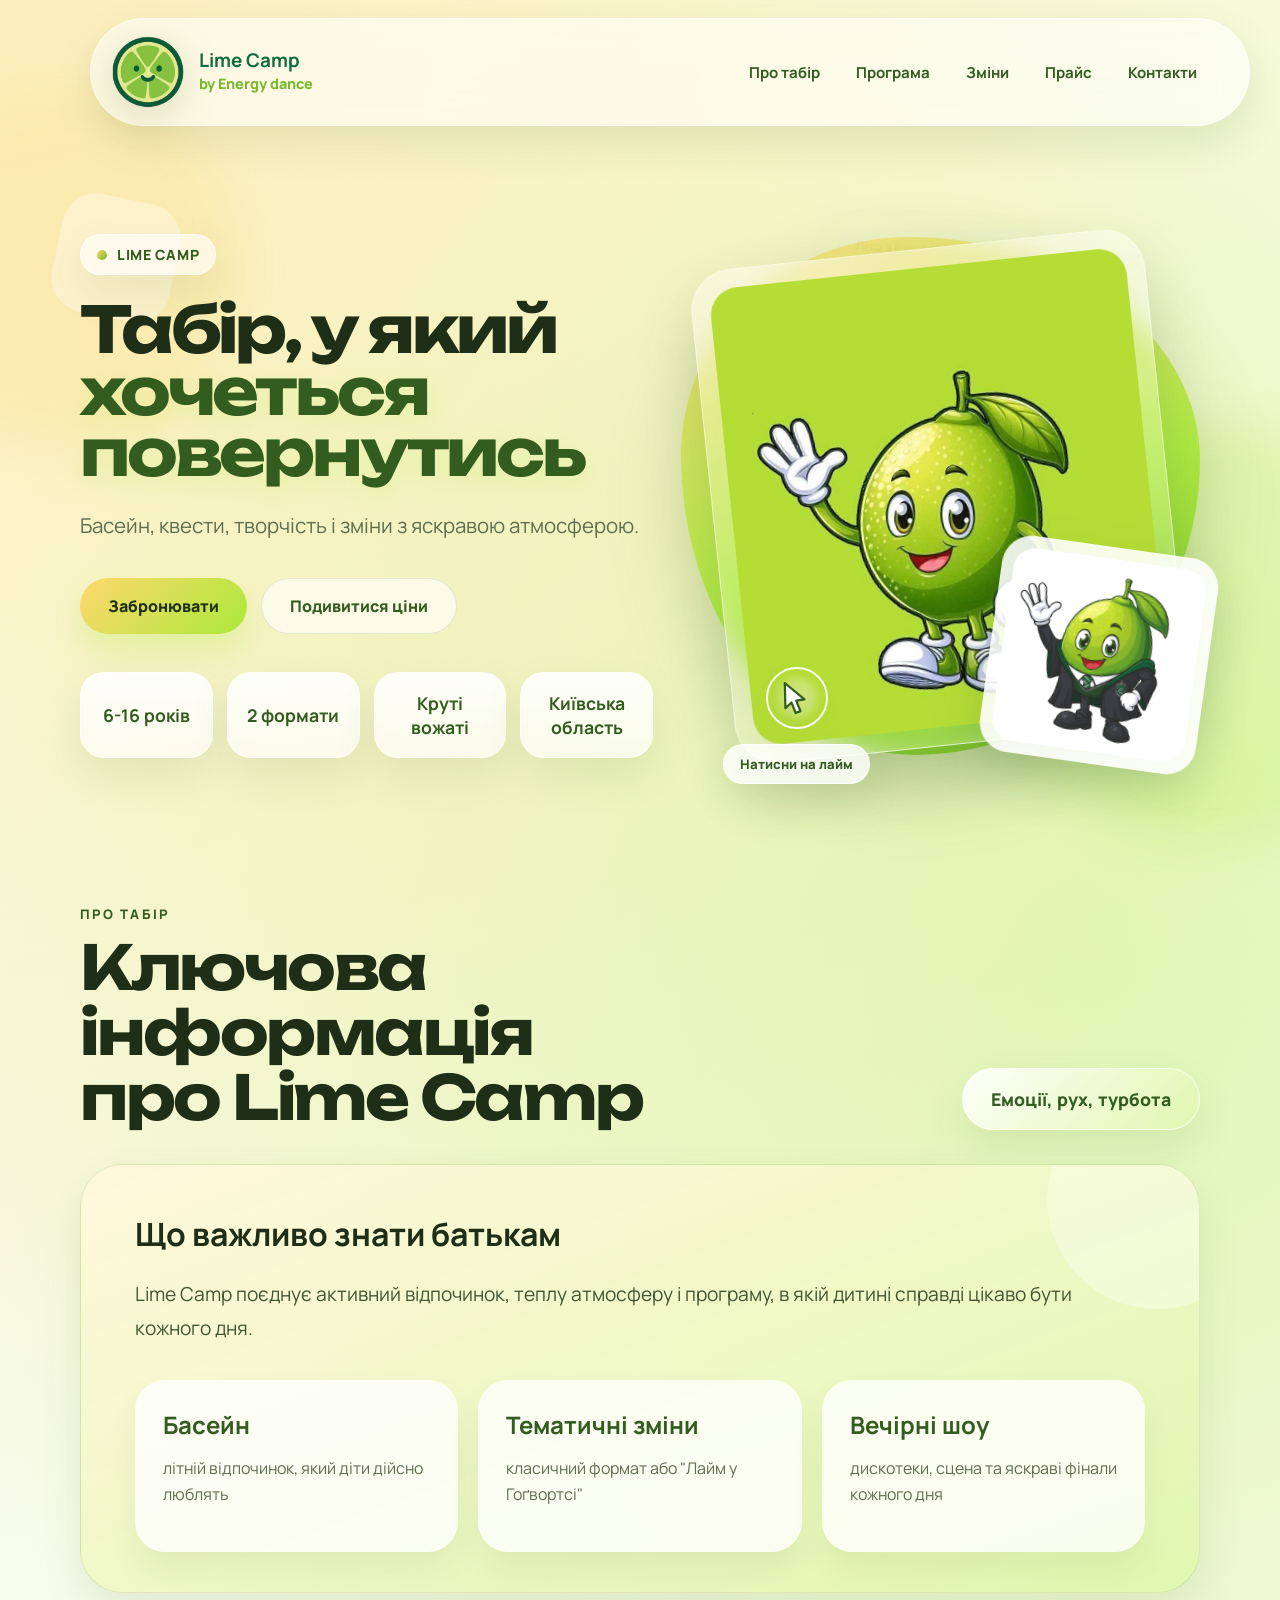
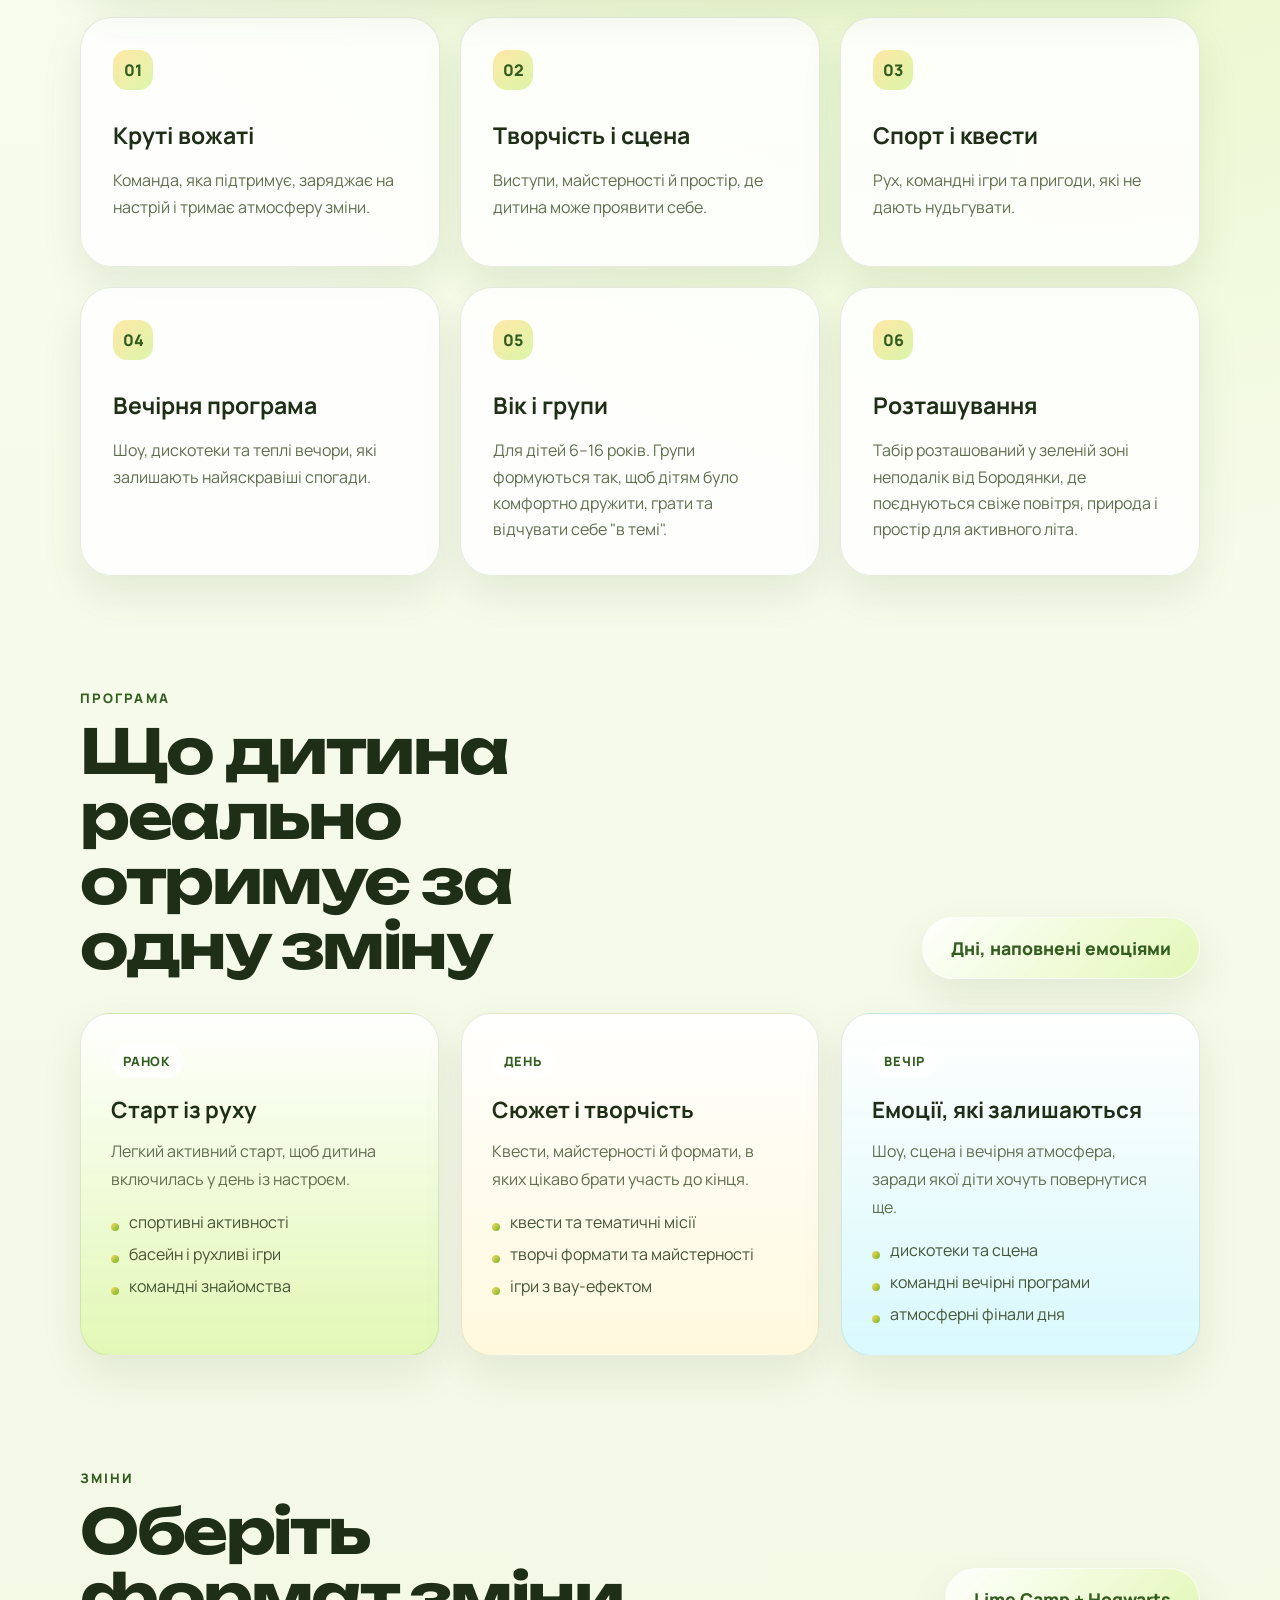
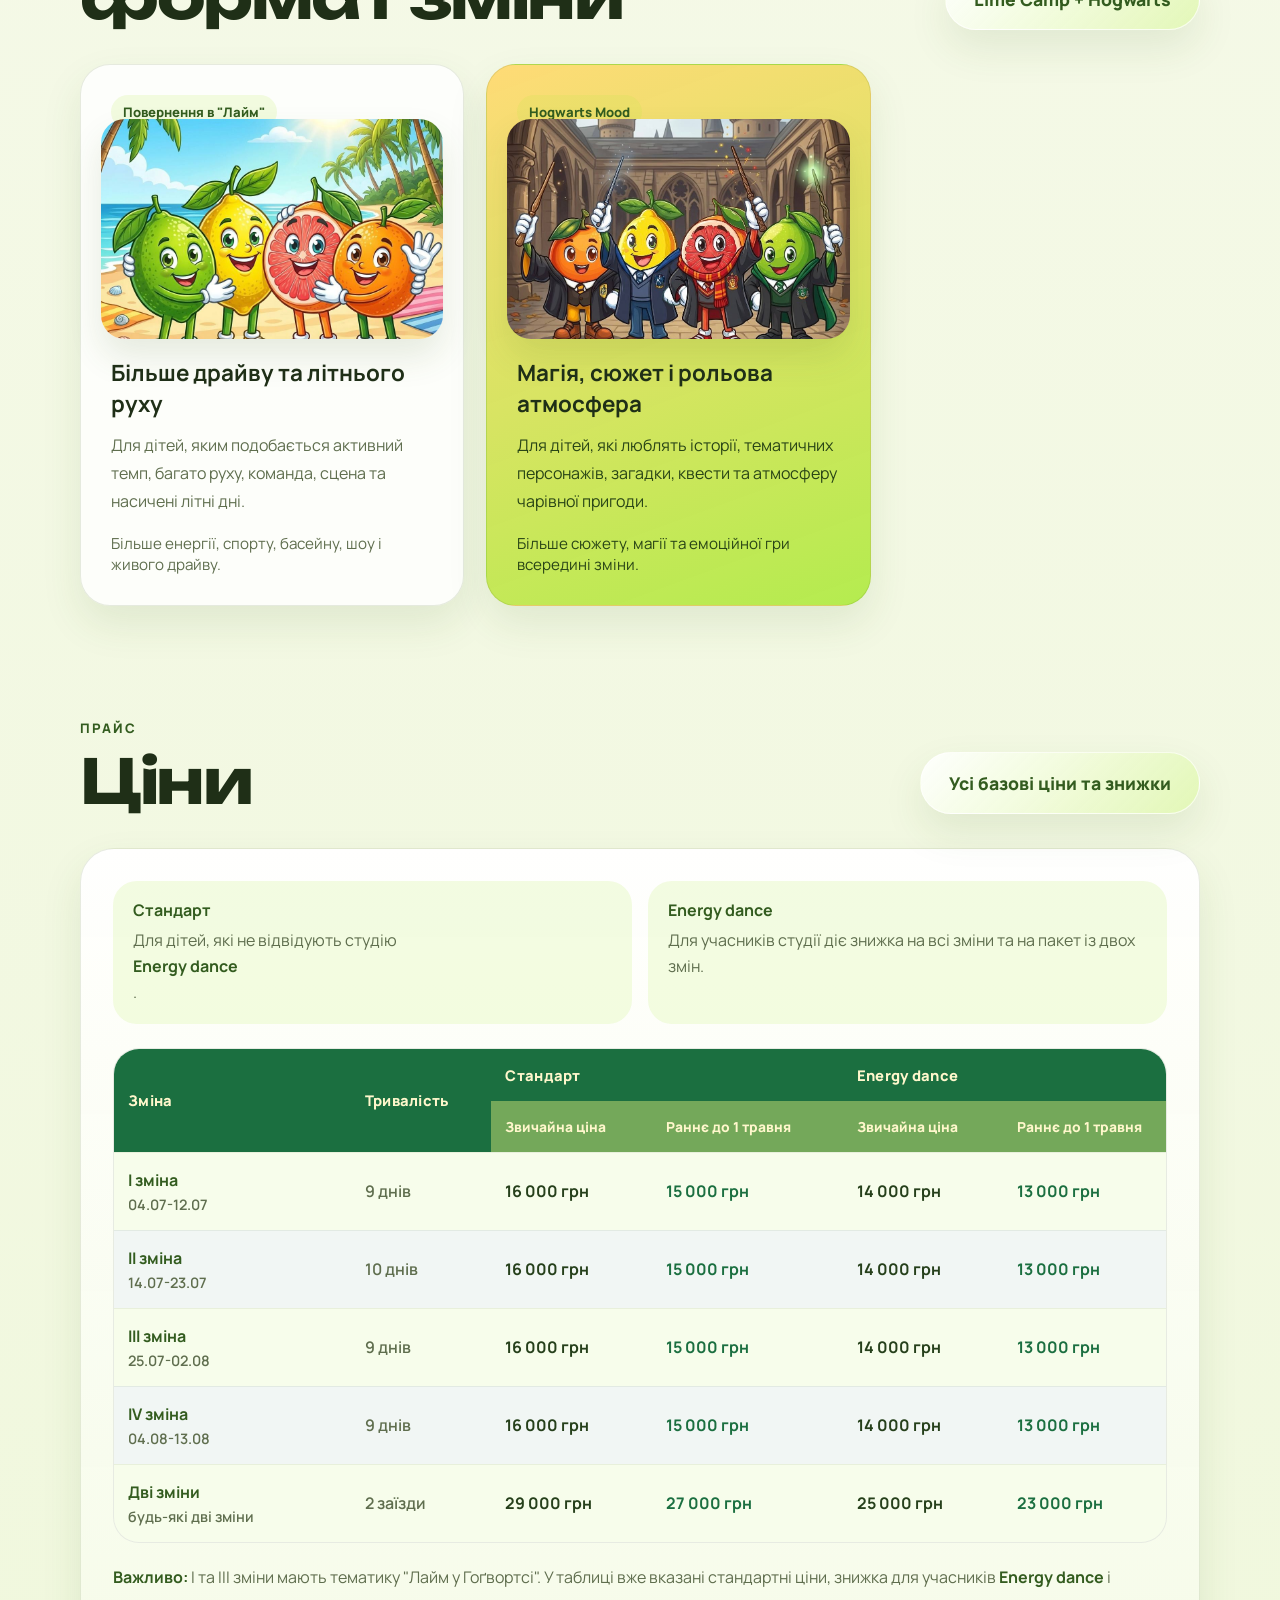
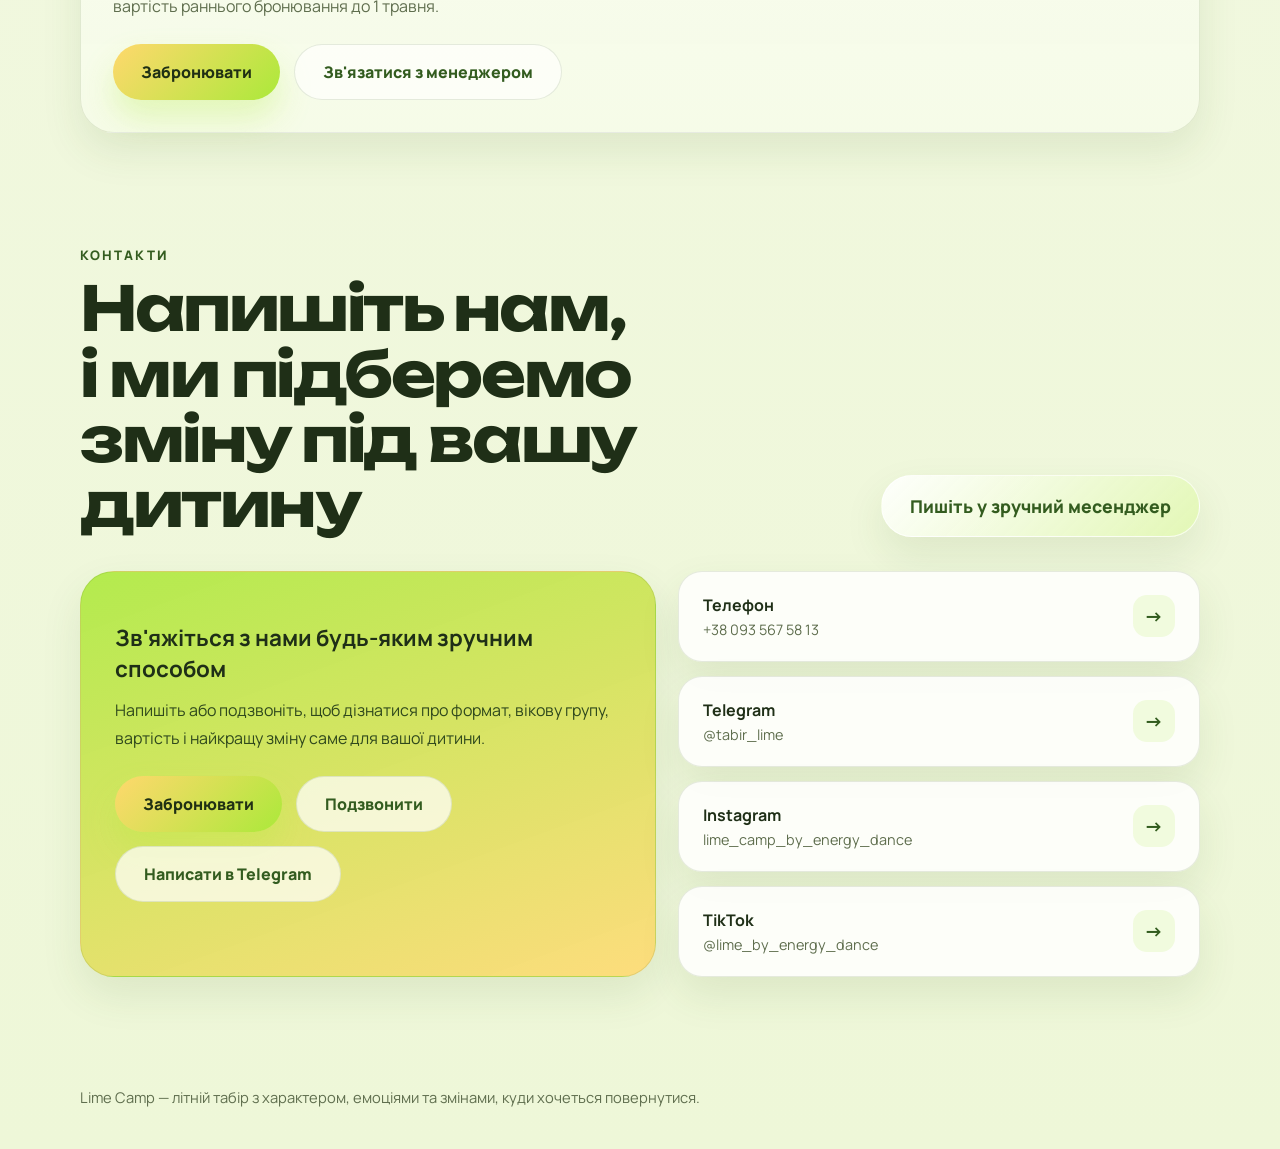
==== commit 56bdb5f6: "Add files via upload" ====
--- a/index.html
+++ b/index.html
@@ -2095,7 +2095,7 @@
   <div class="nav-shell">
     <div class="brand">
       <div class="brand-mark" aria-hidden="true">
-        <img src="/Users/katerina/Desktop/лайм/sticker.webp" alt="">
+        <img src="./sticker.webp" alt="">
       </div>
       <div class="brand-text">
         <strong>Lime Camp</strong>
@@ -2162,7 +2162,7 @@
       </div>
 
       <div class="float-card">
-        <img src="/Users/katerina/Desktop/лайм/lime-hogwarts.png" alt="Лайм Гаррі">
+        <img src="./lime-hogwarts.png" alt="Лайм Гаррі">
       </div>
 
       <div class="floating-note">
@@ -2176,7 +2176,7 @@
       </div>
 
       <button class="main-figure" type="button" aria-expanded="false" aria-controls="hero-visual">
-        <img src="/Users/katerina/Desktop/лайм/lime.png" alt="Персонаж Lime Camp">
+        <img src="./lime.png" alt="Персонаж Lime Camp">
       </button>
     </div>
   </section>
@@ -2310,7 +2310,7 @@
       <article class="format-card">
         <span class="format-label">Повернення в "Лайм"</span>
         <div class="format-media">
-          <img src="/Users/katerina/Desktop/лайм/li.jpg" alt="Повернення в Лайм">
+          <img src="./li.jpg" alt="Повернення в Лайм">
         </div>
         <h3>Більше драйву та літнього руху</h3>
         <p>Для дітей, яким подобається активний темп, багато руху, команда, сцена та насичені літні дні.</p>
@@ -2320,7 +2320,7 @@
       <article class="format-card highlight">
         <span class="format-label">Hogwarts Mood</span>
         <div class="format-media">
-          <img src="/Users/katerina/Desktop/лайм/lig.jpg" alt="Hogwarts Mood персонаж">
+          <img src="./lig.jpg" alt="Hogwarts Mood персонаж">
         </div>
         <h3>Магія, сюжет і рольова атмосфера</h3>
         <p>Для дітей, які люблять історії, тематичних персонажів, загадки, квести та атмосферу чарівної пригоди.</p>
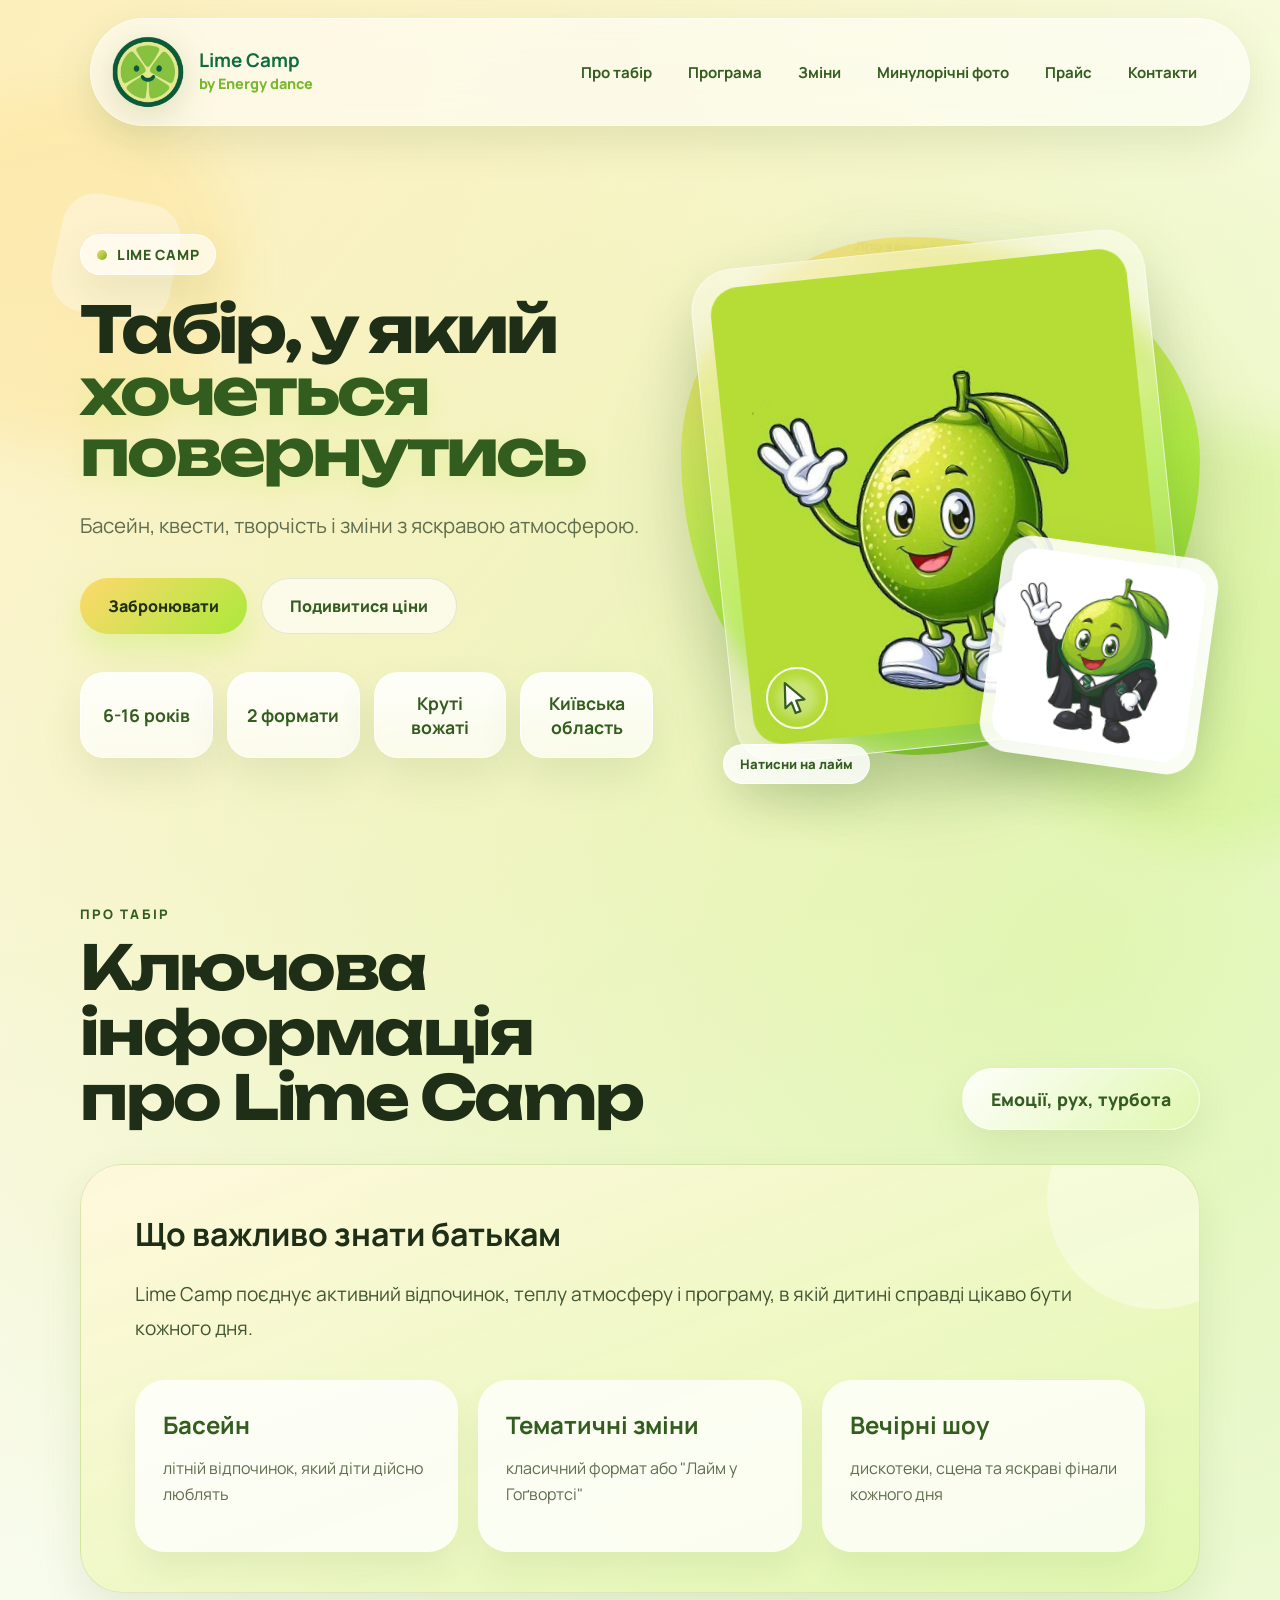
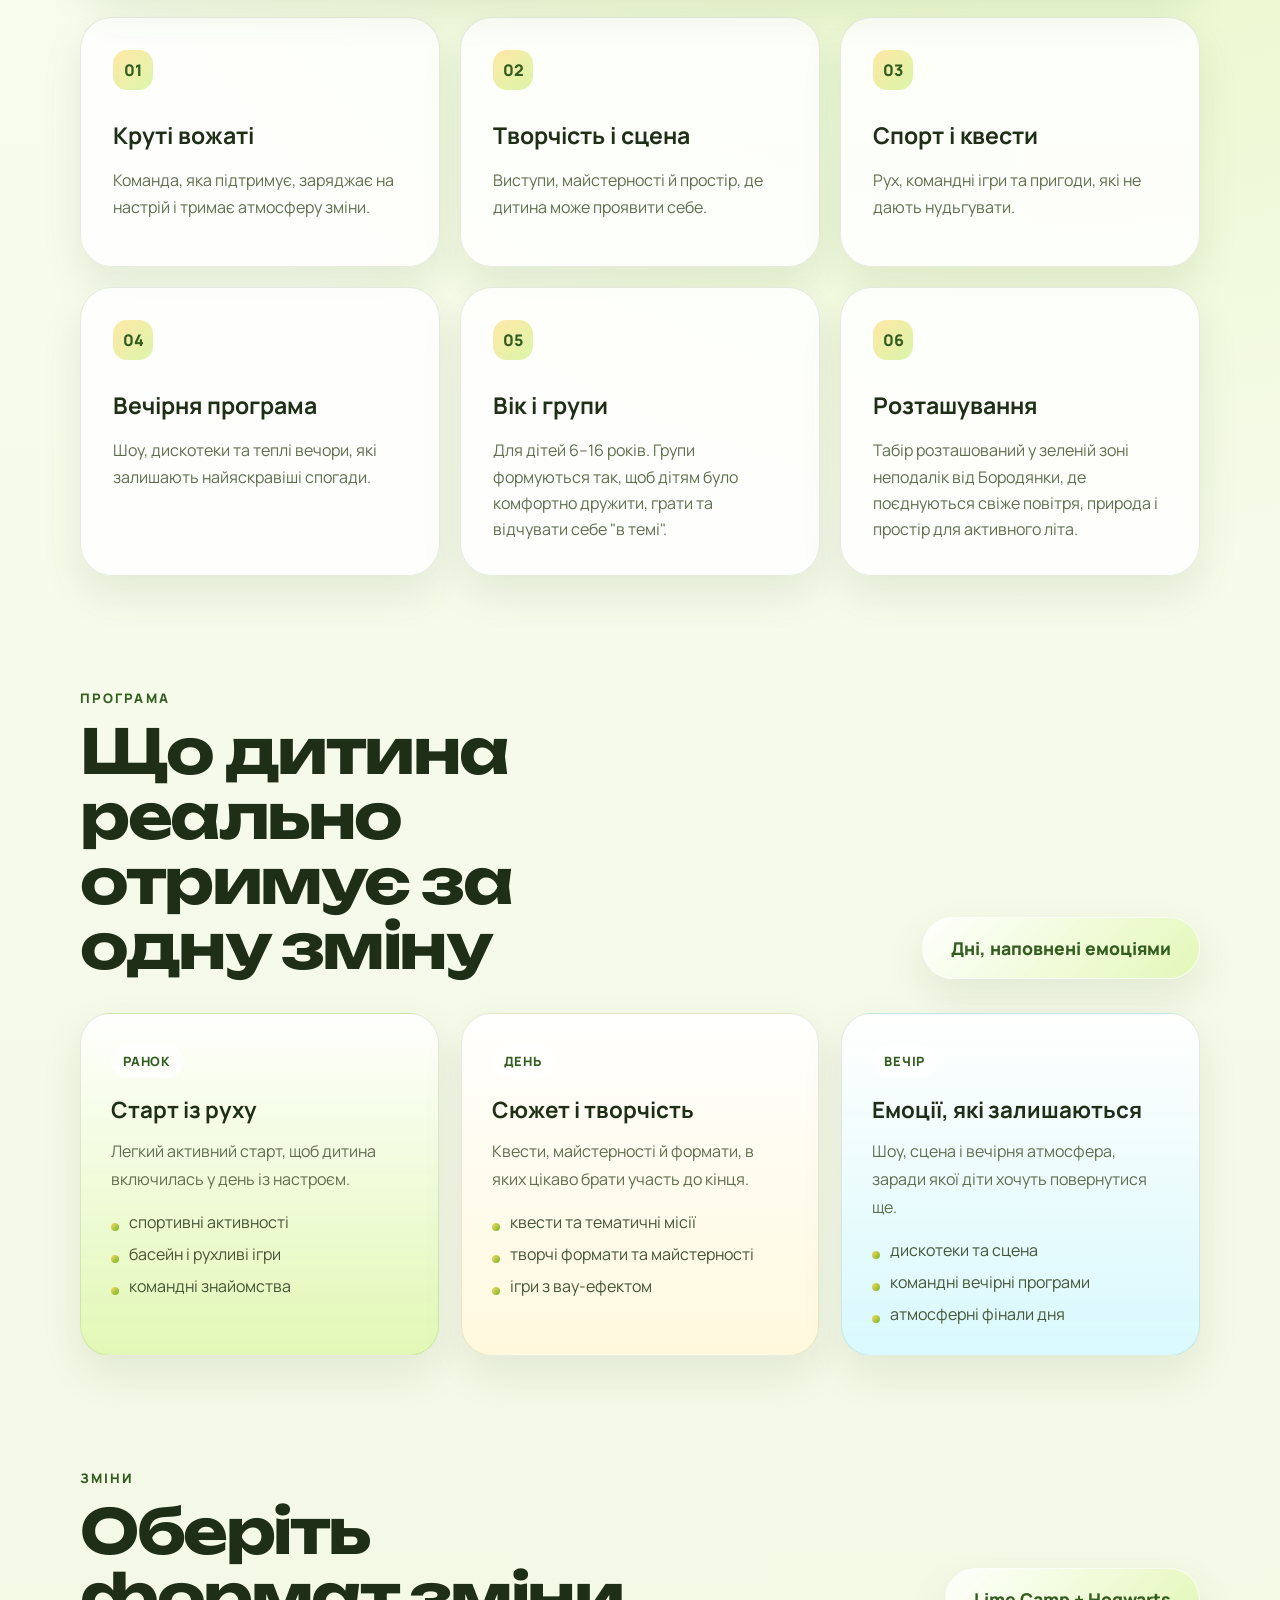
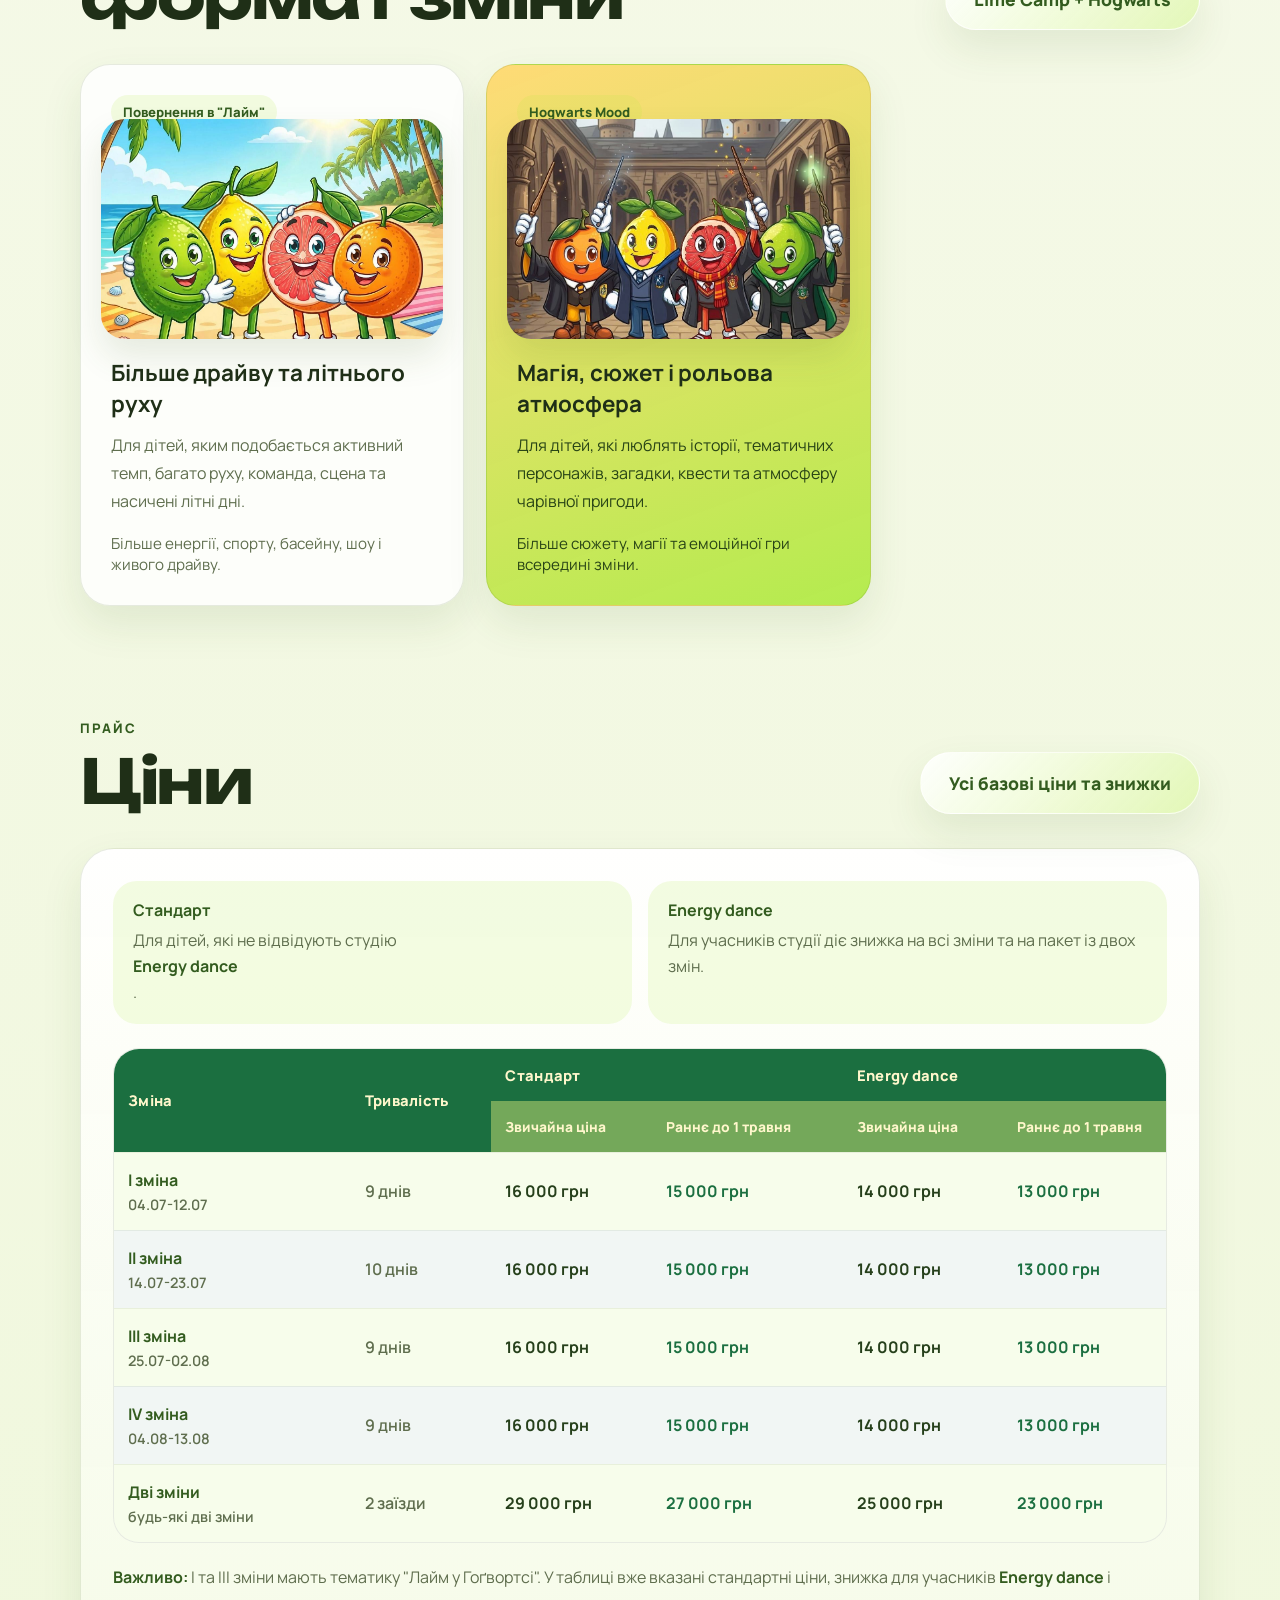
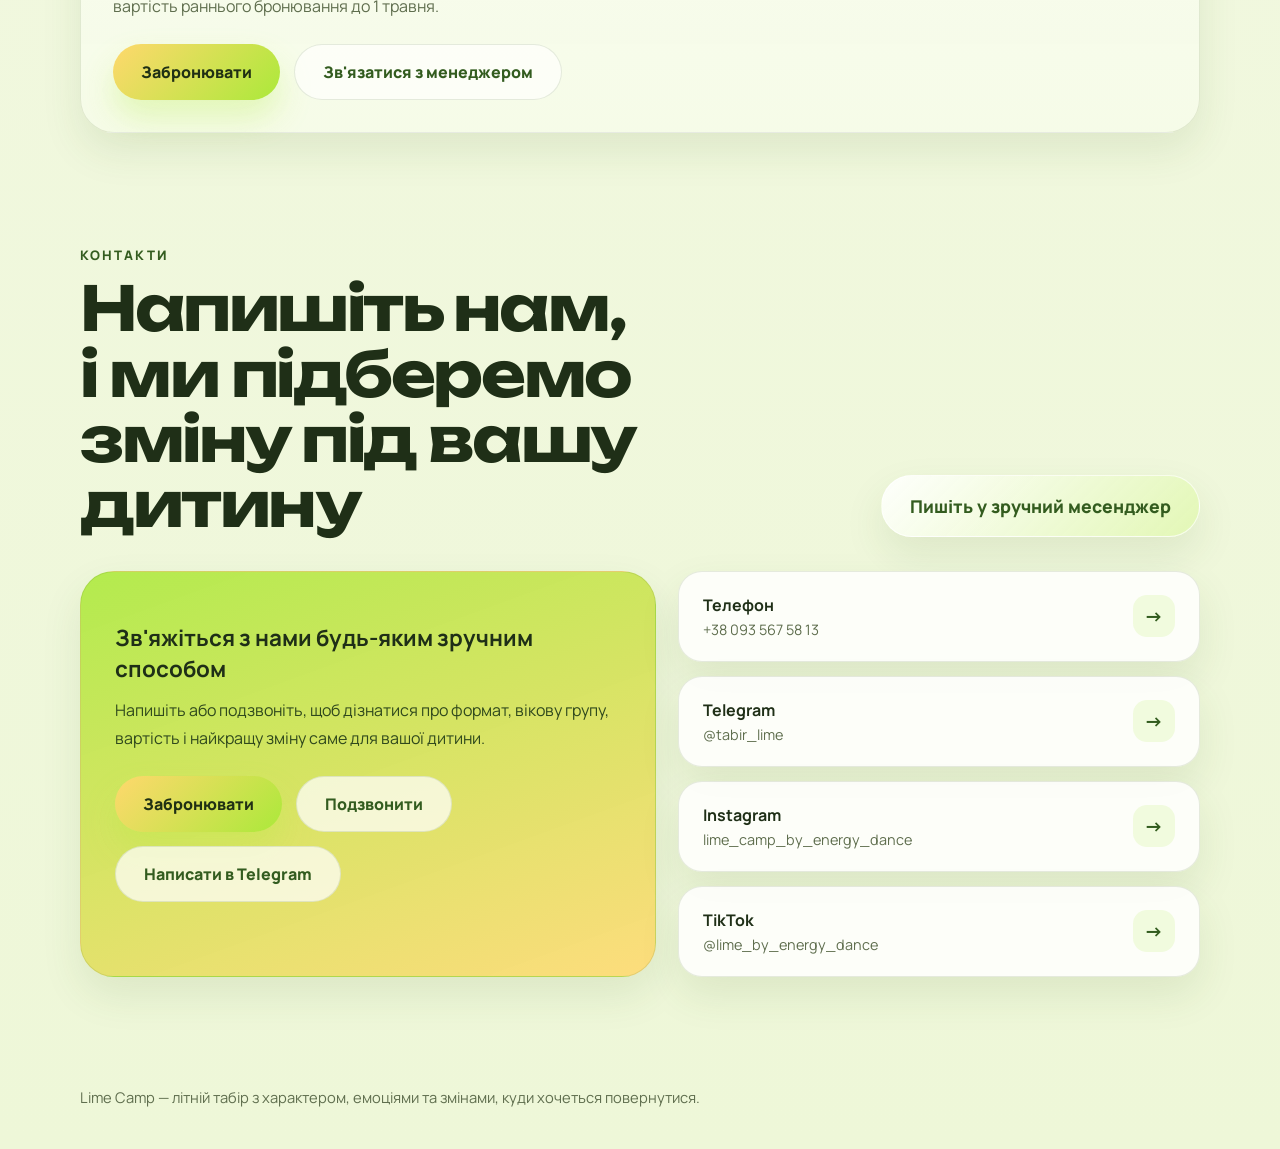
==== commit cae6bd26: "Add favicon and font preconnect links to index.html" ====
--- a/index.html
+++ b/index.html
@@ -4,6 +4,7 @@
 <meta charset="UTF-8">
 <meta name="viewport" content="width=device-width, initial-scale=1.0">
 <title>Lime Camp</title>
+<link rel="icon" type="image/webp" href="sticker.webp">
 <link rel="preconnect" href="https://fonts.googleapis.com">
 <link rel="preconnect" href="https://fonts.gstatic.com" crossorigin>
 <link href="https://fonts.googleapis.com/css2?family=Manrope:wght@400;500;600;700;800&amp;family=Unbounded:wght@500;700;800&amp;display=swap" rel="stylesheet">
@@ -2107,7 +2108,7 @@
       <a href="#about">Про табір</a>
       <a href="#program">Програма</a>
       <a href="#dates">Зміни</a>
-      <!-- <a href="./memories.html">Минулорічні фото</a> -->
+      <a href="./memories.html">Минулорічні фото</a>
       <a href="#price">Прайс</a>
       <a href="#contact">Контакти</a>
     </nav>
